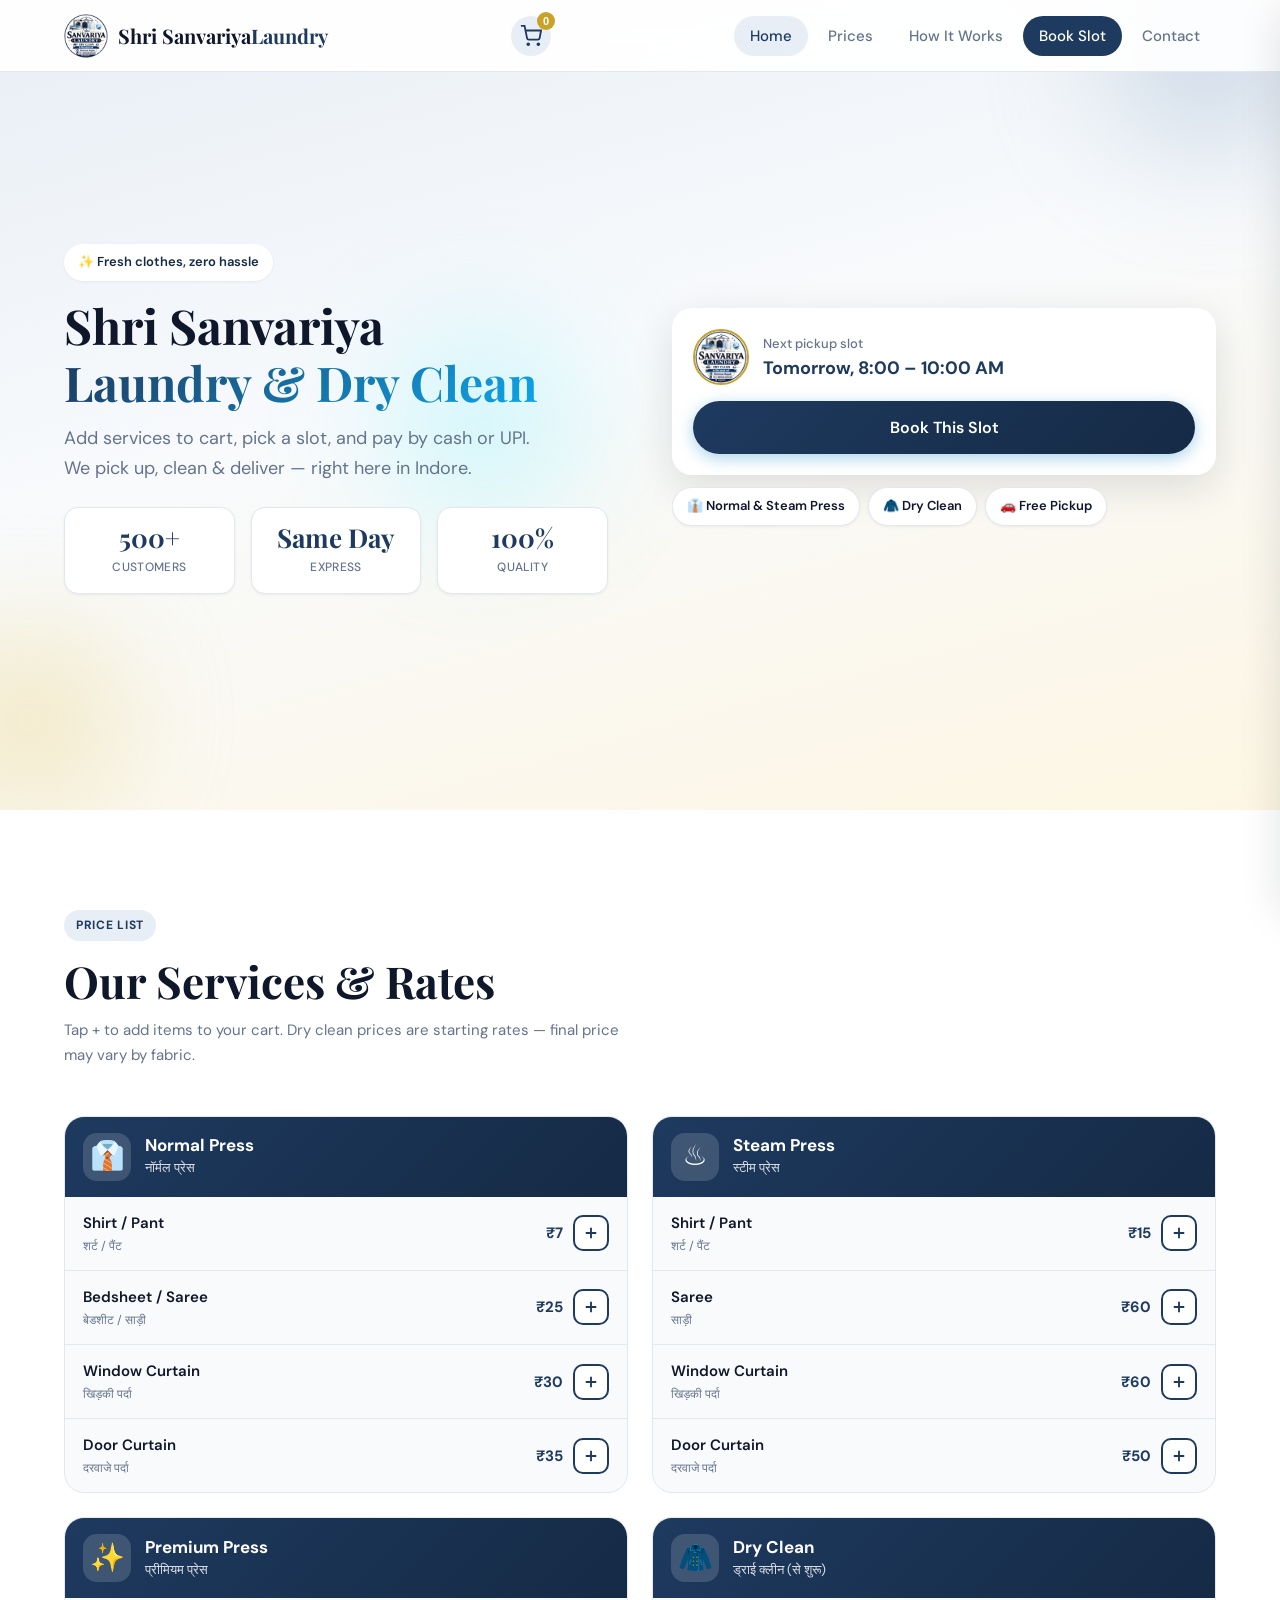
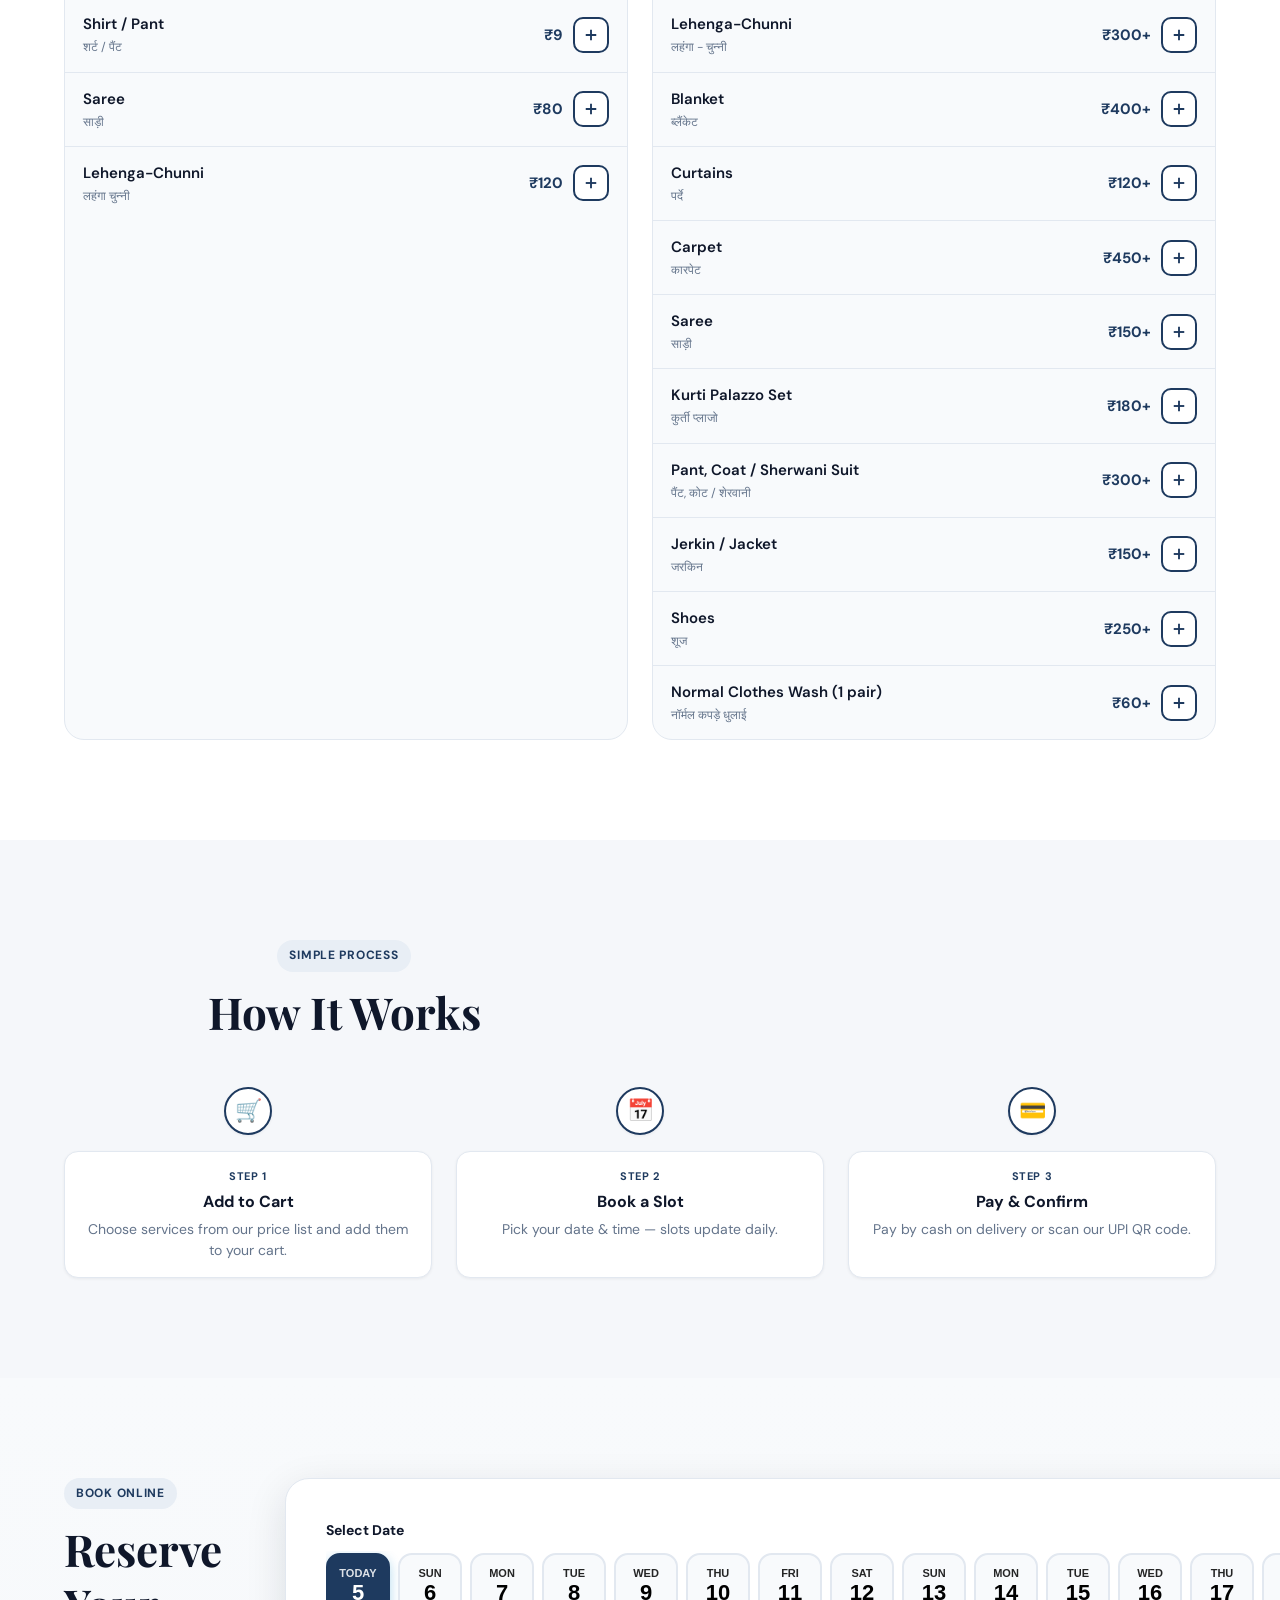
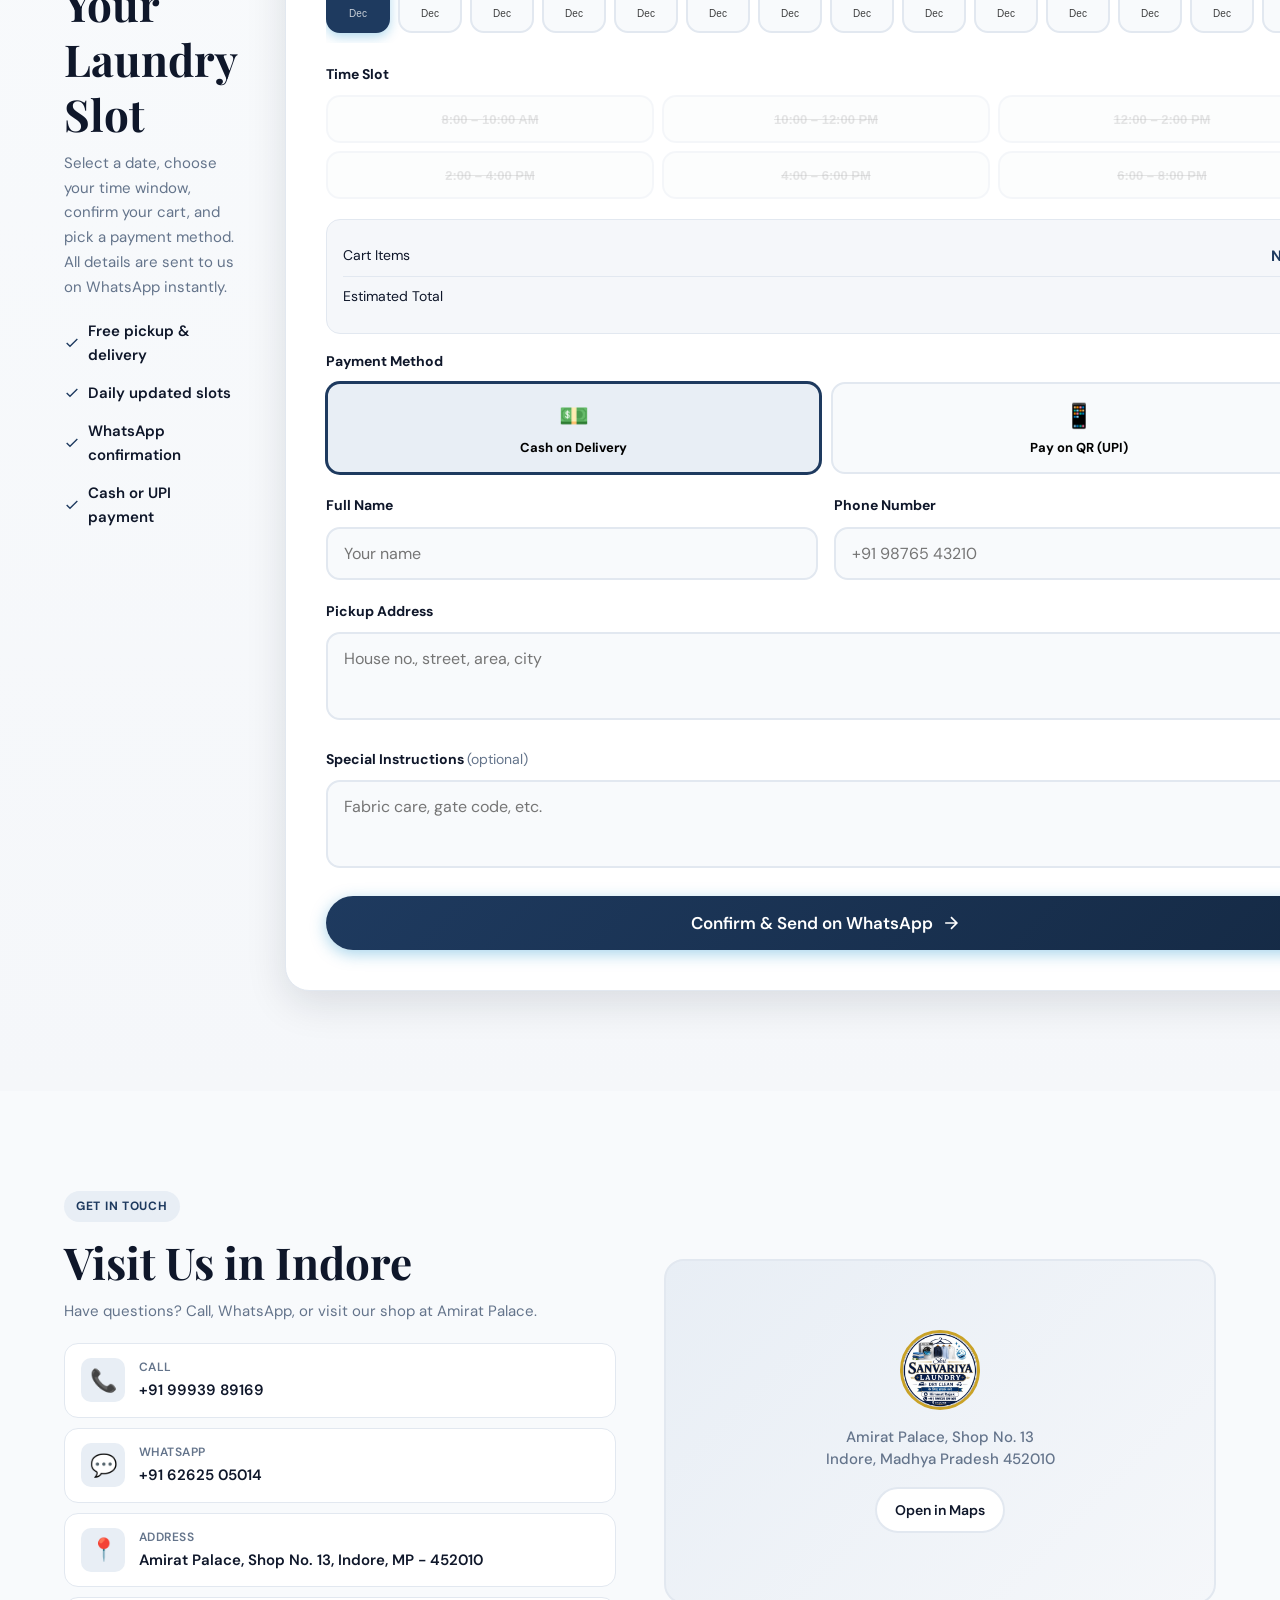
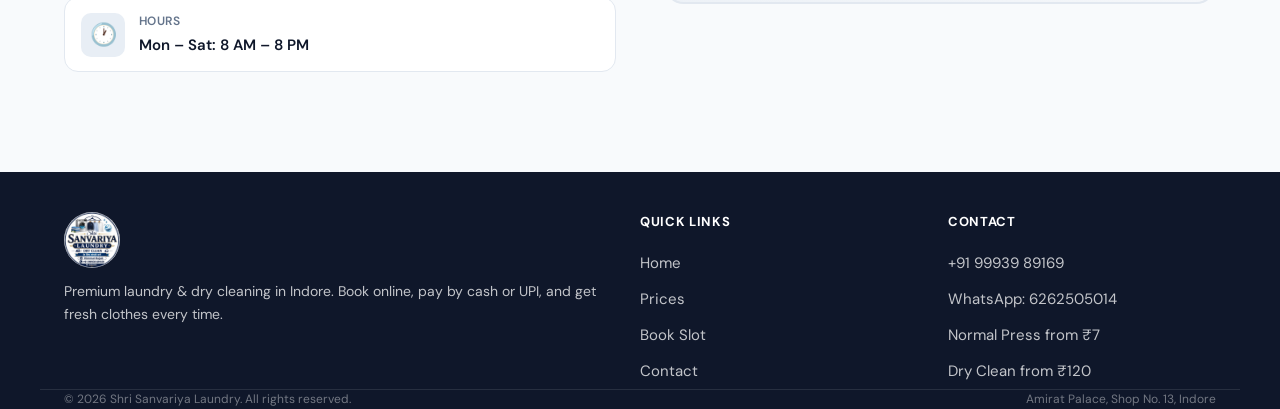
==== index.html @ 08f7b342 "Initial commit" ====
<!DOCTYPE html>
<html lang="en">
<head>
  <meta charset="UTF-8" />
  <meta name="viewport" content="width=device-width, initial-scale=1.0, viewport-fit=cover" />
  <meta name="description" content="Shri Sanvariya Laundry — Premium laundry, dry cleaning & ironing in Indore. Book pickup slots, add to cart & pay via UPI or cash." />
  <meta name="theme-color" content="#1e3a5f" />
  <meta name="apple-mobile-web-app-capable" content="yes" />
  <meta name="apple-mobile-web-app-status-bar-style" content="default" />
  <title>Shri Sanvariya Laundry | Book Your Slot</title>
  <link rel="preconnect" href="https://fonts.googleapis.com" />
  <link rel="preconnect" href="https://fonts.gstatic.com" crossorigin />
  <link href="https://fonts.googleapis.com/css2?family=DM+Sans:ital,opsz,wght@0,9..40,400;0,9..40,500;0,9..40,600;0,9..40,700;1,9..40,400&family=Playfair+Display:wght@600;700&display=swap" rel="stylesheet" />
  <link rel="stylesheet" href="css/style.css" />
  <link rel="icon" type="image/png" href="assets/logo.png" />
</head>
<body>
  <header class="header" id="header">
    <nav class="nav container">
      <a href="#home" class="nav__logo">
        <img src="assets/logo.png" alt="Shri Sanvariya Laundry" class="nav__logo-img" />
        <span class="nav__logo-text">Shri Sanvariya<span>Laundry</span></span>
      </a>
      <button type="button" class="nav__cart-btn" id="cart-toggle" aria-label="Open cart">
        <svg width="22" height="22" viewBox="0 0 24 24" fill="none" stroke="currentColor" stroke-width="2"><circle cx="9" cy="21" r="1"/><circle cx="20" cy="21" r="1"/><path d="M1 1h4l2.68 13.39a2 2 0 002 1.61h9.72a2 2 0 002-1.61L23 6H6"/></svg>
        <span class="nav__cart-badge" id="cart-badge" hidden>0</span>
      </button>
      <a href="#book" class="nav__book-btn">Book Now</a>
      <ul class="nav__menu nav__menu--desktop" id="nav-menu">
        <li><a href="#home" class="nav__link active">Home</a></li>
        <li><a href="#services" class="nav__link">Prices</a></li>
        <li><a href="#how-it-works" class="nav__link">How It Works</a></li>
        <li><a href="#book" class="nav__link nav__link--cta">Book Slot</a></li>
        <li><a href="#contact" class="nav__link">Contact</a></li>
      </ul>
    </nav>
  </header>

  <main>
    <section class="hero" id="home">
      <div class="hero__bg">
        <div class="hero__orb hero__orb--1"></div>
        <div class="hero__orb hero__orb--2"></div>
        <div class="hero__orb hero__orb--3"></div>
      </div>
      <div class="container hero__content">
        <div class="hero__quick-book">
          <div class="hero__card hero__card--main">
            <div class="hero__card-top">
              <img src="assets/logo.png" alt="" class="hero__card-logo" />
              <div>
                <p class="hero__card-label">Next pickup slot</p>
                <p class="hero__slot-time" id="hero-next-slot">Today, 2:00 PM – 4:00 PM</p>
              </div>
            </div>
            <a href="#book" class="btn btn--primary btn--full">Book This Slot</a>
          </div>
          <div class="hero__pills">
            <span class="hero__pill">👔 Normal & Steam Press</span>
            <span class="hero__pill">🧥 Dry Clean</span>
            <span class="hero__pill">🚗 Free Pickup</span>
          </div>
        </div>

        <div class="hero__text">
          <span class="hero__badge">✨ Fresh clothes, zero hassle</span>
          <h1 class="hero__title">
            Shri Sanvariya<br />
            <em>Laundry & Dry Clean</em>
          </h1>
          <p class="hero__desc">
            Add services to cart, pick a slot, and pay by cash or UPI. We pick up, clean & deliver — right here in Indore.
          </p>
          <div class="hero__stats">
            <div class="hero__stat">
              <strong>500+</strong>
              <span>Customers</span>
            </div>
            <div class="hero__stat">
              <strong>Same Day</strong>
              <span>Express</span>
            </div>
            <div class="hero__stat">
              <strong>100%</strong>
              <span>Quality</span>
            </div>
          </div>
        </div>
      </div>
    </section>

    <section class="services section" id="services">
      <div class="container">
        <div class="section__header">
          <span class="section__tag">Price List</span>
          <h2 class="section__title">Our Services & Rates</h2>
          <p class="section__desc">Tap + to add items to your cart. Dry clean prices are starting rates — final price may vary by fabric.</p>
        </div>
        <div class="services__grid" id="services-grid"></div>
      </div>
    </section>

    <section class="how section" id="how-it-works">
      <div class="container">
        <div class="section__header section__header--center">
          <span class="section__tag">Simple Process</span>
          <h2 class="section__title">How It Works</h2>
        </div>
        <div class="how__timeline">
          <div class="how__step">
            <div class="how__step-marker"><span class="how__step-icon">🛒</span></div>
            <div class="how__step-body">
              <span class="how__step-num">Step 1</span>
              <h3>Add to Cart</h3>
              <p>Choose services from our price list and add them to your cart.</p>
            </div>
          </div>
          <div class="how__step">
            <div class="how__step-marker"><span class="how__step-icon">📅</span></div>
            <div class="how__step-body">
              <span class="how__step-num">Step 2</span>
              <h3>Book a Slot</h3>
              <p>Pick your date & time — slots update daily.</p>
            </div>
          </div>
          <div class="how__step">
            <div class="how__step-marker"><span class="how__step-icon">💳</span></div>
            <div class="how__step-body">
              <span class="how__step-num">Step 3</span>
              <h3>Pay & Confirm</h3>
              <p>Pay by cash on delivery or scan our UPI QR code.</p>
            </div>
          </div>
        </div>
      </div>
    </section>

    <section class="book section" id="book">
      <div class="container">
        <div class="book__wrapper">
          <div class="book__info">
            <span class="section__tag">Book Online</span>
            <h2 class="section__title">Reserve Your Laundry Slot</h2>
            <p class="book__info-desc">
              Select a date, choose your time window, confirm your cart, and pick a payment method. All details are sent to us on WhatsApp instantly.
            </p>
            <ul class="book__features">
              <li>
                <svg width="20" height="20" viewBox="0 0 24 24" fill="none" stroke="currentColor" stroke-width="2"><path d="M20 6L9 17l-5-5"/></svg>
                Free pickup & delivery
              </li>
              <li>
                <svg width="20" height="20" viewBox="0 0 24 24" fill="none" stroke="currentColor" stroke-width="2"><path d="M20 6L9 17l-5-5"/></svg>
                Daily updated slots
              </li>
              <li>
                <svg width="20" height="20" viewBox="0 0 24 24" fill="none" stroke="currentColor" stroke-width="2"><path d="M20 6L9 17l-5-5"/></svg>
                WhatsApp confirmation
              </li>
              <li>
                <svg width="20" height="20" viewBox="0 0 24 24" fill="none" stroke="currentColor" stroke-width="2"><path d="M20 6L9 17l-5-5"/></svg>
                Cash or UPI payment
              </li>
            </ul>
          </div>

          <form class="book__form" id="booking-form" novalidate>
            <div class="form__group">
              <label class="form__label">Select Date</label>
              <div class="date-picker" id="date-picker"></div>
            </div>

            <div class="form__group">
              <label class="form__label">Time Slot</label>
              <div class="slot-picker" id="slot-picker"></div>
            </div>

            <div class="book__summary" id="booking-summary">
              <div class="book__summary-row">
                <span>Cart Items</span>
                <strong id="summary-services">None</strong>
              </div>
              <div class="book__summary-row">
                <span>Estimated Total</span>
                <strong id="summary-total">₹0</strong>
              </div>
            </div>

            <div class="form__group">
              <label class="form__label">Payment Method</label>
              <div class="payment-picker" id="payment-picker">
                <button type="button" class="payment-option selected" data-payment="cod">
                  <span class="payment-option__icon">💵</span>
                  <span class="payment-option__label">Cash on Delivery</span>
                </button>
                <button type="button" class="payment-option" data-payment="qr">
                  <span class="payment-option__icon">📱</span>
                  <span class="payment-option__label">Pay on QR (UPI)</span>
                </button>
              </div>
              <div class="qr-payment-section" id="qr-payment-section" hidden>
                <p class="qr-payment-section__hint">Scan this QR to pay after confirming your booking:</p>
                <img src="assets/payment-qr.png" alt="UPI Payment QR - Mrs. Ranu Rajak" class="qr-payment-section__img" />
                <p class="qr-payment-section__upi">UPI: BHARATPE2W0V0X7C0C76490@unitype</p>
              </div>
            </div>

            <div class="form__row">
              <div class="form__group">
                <label class="form__label" for="name">Full Name</label>
                <input type="text" id="name" name="name" class="form__input" placeholder="Your name" required />
              </div>
              <div class="form__group">
                <label class="form__label" for="phone">Phone Number</label>
                <input type="tel" id="phone" name="phone" class="form__input" placeholder="+91 98765 43210" required />
              </div>
            </div>

            <div class="form__group">
              <label class="form__label" for="address">Pickup Address</label>
              <textarea id="address" name="address" class="form__input form__textarea" rows="2" placeholder="House no., street, area, city" required></textarea>
            </div>

            <div class="form__group">
              <label class="form__label" for="notes">Special Instructions <span class="form__optional">(optional)</span></label>
              <textarea id="notes" name="notes" class="form__input form__textarea" rows="2" placeholder="Fabric care, gate code, etc."></textarea>
            </div>

            <button type="submit" class="btn btn--primary btn--full btn--lg">
              Confirm & Send on WhatsApp
              <svg width="20" height="20" viewBox="0 0 24 24" fill="none" stroke="currentColor" stroke-width="2"><path d="M5 12h14M12 5l7 7-7 7"/></svg>
            </button>
          </form>
        </div>
      </div>
    </section>

    <section class="contact section" id="contact">
      <div class="container">
        <div class="contact__grid">
          <div class="contact__info">
            <span class="section__tag">Get in Touch</span>
            <h2 class="section__title">Visit Us in Indore</h2>
            <p>Have questions? Call, WhatsApp, or visit our shop at Amirat Palace.</p>
            <div class="contact__items">
              <a href="tel:+919993989169" class="contact__item">
                <div class="contact__icon">📞</div>
                <div>
                  <strong>Call</strong>
                  <span>+91 99939 89169</span>
                </div>
              </a>
              <a href="https://wa.me/916262505014" class="contact__item" target="_blank" rel="noopener">
                <div class="contact__icon">💬</div>
                <div>
                  <strong>WhatsApp</strong>
                  <span>+91 62625 05014</span>
                </div>
              </a>
              <div class="contact__item">
                <div class="contact__icon">📍</div>
                <div>
                  <strong>Address</strong>
                  <span>Amirat Palace, Shop No. 13, Indore, MP - 452010</span>
                </div>
              </div>
              <div class="contact__item">
                <div class="contact__icon">🕐</div>
                <div>
                  <strong>Hours</strong>
                  <span>Mon – Sat: 8 AM – 8 PM</span>
                </div>
              </div>
            </div>
          </div>
          <div class="contact__map">
            <a href="https://maps.google.com/?q=Amirat+Palace+Shop+13+Indore" target="_blank" rel="noopener" class="contact__map-link">
              <img src="assets/logo.png" alt="Shri Sanvariya Laundry" class="contact__map-logo" />
              <p>Amirat Palace, Shop No. 13<br />Indore, Madhya Pradesh 452010</p>
              <span class="btn btn--ghost btn--sm">Open in Maps</span>
            </a>
          </div>
        </div>
      </div>
    </section>
  </main>

  <footer class="footer">
    <div class="container footer__inner">
      <div class="footer__brand">
        <img src="assets/logo.png" alt="Shri Sanvariya Laundry" class="footer__logo" />
        <p>Premium laundry & dry cleaning in Indore. Book online, pay by cash or UPI, and get fresh clothes every time.</p>
      </div>
      <div class="footer__links">
        <h4>Quick Links</h4>
        <a href="#home">Home</a>
        <a href="#services">Prices</a>
        <a href="#book">Book Slot</a>
        <a href="#contact">Contact</a>
      </div>
      <div class="footer__links">
        <h4>Contact</h4>
        <a href="tel:+919993989169">+91 99939 89169</a>
        <a href="https://wa.me/916262505014" target="_blank" rel="noopener">WhatsApp: 6262505014</a>
        <a href="#services">Normal Press from ₹7</a>
        <a href="#services">Dry Clean from ₹120</a>
      </div>
    </div>
    <div class="footer__bottom container">
      <p>&copy; 2026 Shri Sanvariya Laundry. All rights reserved.</p>
      <p>Amirat Palace, Shop No. 13, Indore</p>
    </div>
  </footer>

  <!-- Cart Drawer -->
  <div class="cart-drawer" id="cart-drawer">
    <div class="cart-drawer__backdrop" id="cart-backdrop"></div>
    <div class="cart-drawer__panel">
      <div class="cart-drawer__header">
        <h2>Your Cart</h2>
        <button type="button" class="cart-drawer__close" id="cart-close" aria-label="Close cart">×</button>
      </div>
      <div class="cart-drawer__body" id="cart-items">
        <p class="cart-empty">Your cart is empty.</p>
      </div>
      <div class="cart-drawer__footer">
        <div class="cart-drawer__total">
          <span>Total</span>
          <strong id="cart-total">₹0</strong>
        </div>
        <button type="button" class="btn btn--primary btn--full" id="cart-checkout">Proceed to Book</button>
      </div>
    </div>
  </div>

  <!-- Success Modal -->
  <div class="modal" id="success-modal" aria-hidden="true">
    <div class="modal__backdrop"></div>
    <div class="modal__content">
      <div class="modal__icon">✅</div>
      <h2>Booking Sent!</h2>
      <p id="modal-message">Your booking details have been sent on WhatsApp.</p>
      <div class="modal__details" id="modal-details"></div>
      <button class="btn btn--primary btn--full" id="modal-close">Done</button>
    </div>
  </div>

  <!-- QR Payment Modal -->
  <div class="modal" id="qr-modal" aria-hidden="true">
    <div class="modal__backdrop"></div>
    <div class="modal__content">
      <div class="modal__icon">📱</div>
      <h2>Pay via UPI</h2>
      <p>Scan the QR code below to complete your payment:</p>
      <img src="assets/payment-qr.png" alt="UPI Payment QR" class="qr-modal__img" />
      <p class="qr-modal__upi">UPI ID: BHARATPE2W0V0X7C0C76490@unitype</p>
      <p class="qr-modal__name">MRS. RANU RAJAK</p>
      <button class="btn btn--primary btn--full" id="qr-modal-close">Done</button>
    </div>
  </div>

  <nav class="bottom-nav" id="bottom-nav" aria-label="Mobile navigation">
    <a href="#home" class="bottom-nav__item active" data-section="home">
      <svg width="22" height="22" viewBox="0 0 24 24" fill="none" stroke="currentColor" stroke-width="2"><path d="M3 9l9-7 9 7v11a2 2 0 01-2 2H5a2 2 0 01-2-2z"/><polyline points="9 22 9 12 15 12 15 22"/></svg>
      <span>Home</span>
    </a>
    <a href="#services" class="bottom-nav__item" data-section="services">
      <svg width="22" height="22" viewBox="0 0 24 24" fill="none" stroke="currentColor" stroke-width="2"><path d="M6 2L3 6v14a2 2 0 002 2h14a2 2 0 002-2V6l-3-4z"/><line x1="3" y1="6" x2="21" y2="6"/><path d="M16 10a4 4 0 01-8 0"/></svg>
      <span>Prices</span>
    </a>
    <a href="#book" class="bottom-nav__item bottom-nav__item--book" data-section="book">
      <div class="bottom-nav__book-circle">
        <svg width="24" height="24" viewBox="0 0 24 24" fill="none" stroke="currentColor" stroke-width="2.5"><rect x="3" y="4" width="18" height="18" rx="2"/><line x1="16" y1="2" x2="16" y2="6"/><line x1="8" y1="2" x2="8" y2="6"/><line x1="3" y1="10" x2="21" y2="10"/></svg>
      </div>
      <span>Book</span>
    </a>
    <a href="#how-it-works" class="bottom-nav__item" data-section="how-it-works">
      <svg width="22" height="22" viewBox="0 0 24 24" fill="none" stroke="currentColor" stroke-width="2"><circle cx="12" cy="12" r="10"/><polyline points="12 6 12 12 16 14"/></svg>
      <span>Process</span>
    </a>
    <a href="#contact" class="bottom-nav__item" data-section="contact">
      <svg width="22" height="22" viewBox="0 0 24 24" fill="none" stroke="currentColor" stroke-width="2"><path d="M22 16.92v3a2 2 0 01-2.18 2 19.79 19.79 0 01-8.63-3.07 19.5 19.5 0 01-6-6 19.79 19.79 0 01-3.07-8.67A2 2 0 014.11 2h3a2 2 0 012 1.72c.127.96.361 1.903.7 2.81a2 2 0 01-.45 2.11L8.09 9.91a16 16 0 006 6l1.27-1.27a2 2 0 012.11-.45c.907.339 1.85.573 2.81.7A2 2 0 0122 16.92z"/></svg>
      <span>Contact</span>
    </a>
  </nav>

  <a href="#book" class="fab" id="fab" aria-label="Book a slot">
    <svg width="22" height="22" viewBox="0 0 24 24" fill="none" stroke="currentColor" stroke-width="2.5"><rect x="3" y="4" width="18" height="18" rx="2"/><line x1="16" y1="2" x2="16" y2="6"/><line x1="8" y1="2" x2="8" y2="6"/><line x1="3" y1="10" x2="21" y2="10"/><line x1="12" y1="14" x2="12" y2="18"/><line x1="10" y1="16" x2="14" y2="16"/></svg>
    Book Slot
  </a>

  <script src="js/main.js"></script>
</body>
</html>
---- css/style.css ----
/* ============================================
   Shri Sanvariya Laundry — Mobile-First Design
   ============================================ */

:root {
  --color-primary: #1e3a5f;
  --color-primary-dark: #152a45;
  --color-primary-light: #e8eef5;
  --color-accent: #c9a227;
  --color-accent-light: #fdf6e3;

  --color-bg: #f8fafc;
  --color-bg-alt: #f5f7fa;
  --color-surface: #ffffff;
  --color-text: #0f172a;
  --color-text-muted: #64748b;
  --color-border: #e2e8f0;

  --font-display: 'Playfair Display', Georgia, serif;
  --font-body: 'DM Sans', system-ui, sans-serif;

  --shadow-sm: 0 1px 3px rgba(15, 23, 42, 0.06);
  --shadow-md: 0 4px 20px rgba(15, 23, 42, 0.08);
  --shadow-lg: 0 12px 40px rgba(15, 23, 42, 0.12);

  --radius-sm: 10px;
  --radius-md: 14px;
  --radius-lg: 20px;
  --radius-xl: 24px;
  --radius-full: 9999px;

  --header-height: 60px;
  --bottom-nav-height: 68px;
  --safe-bottom: env(safe-area-inset-bottom, 0px);
  --transition: 0.25s cubic-bezier(0.4, 0, 0.2, 1);

  --touch-min: 48px;
}

*, *::before, *::after {
  box-sizing: border-box;
  margin: 0;
  padding: 0;
  -webkit-tap-highlight-color: transparent;
}

html {
  scroll-behavior: smooth;
  scroll-padding-top: calc(var(--header-height) + 12px);
}

body {
  font-family: var(--font-body);
  font-size: 16px;
  line-height: 1.6;
  color: var(--color-text);
  background: var(--color-bg);
  overflow-x: hidden;
  -webkit-font-smoothing: antialiased;
  padding-bottom: calc(var(--bottom-nav-height) + var(--safe-bottom));
}

img { max-width: 100%; display: block; }
a { text-decoration: none; color: inherit; }
ul { list-style: none; }

.container {
  width: 100%;
  max-width: 1200px;
  margin: 0 auto;
  padding: 0 16px;
}

.section {
  padding: 48px 0;
}

.section__header {
  margin-bottom: 28px;
}

.section__header--center {
  text-align: center;
}

.section__tag {
  display: inline-block;
  font-size: 0.75rem;
  font-weight: 700;
  letter-spacing: 0.06em;
  text-transform: uppercase;
  color: var(--color-primary);
  background: var(--color-primary-light);
  padding: 6px 12px;
  border-radius: var(--radius-full);
  margin-bottom: 12px;
}

.section__title {
  font-family: var(--font-display);
  font-size: 1.75rem;
  font-weight: 700;
  line-height: 1.25;
  margin-bottom: 10px;
}

.section__desc {
  font-size: 0.9375rem;
  color: var(--color-text-muted);
  line-height: 1.65;
}

/* Buttons — touch-friendly */
.btn {
  display: inline-flex;
  align-items: center;
  justify-content: center;
  gap: 8px;
  font-family: var(--font-body);
  font-size: 1rem;
  font-weight: 600;
  min-height: var(--touch-min);
  padding: 14px 24px;
  border-radius: var(--radius-full);
  border: none;
  cursor: pointer;
  transition: var(--transition);
  white-space: nowrap;
  touch-action: manipulation;
}

.btn:active {
  transform: scale(0.98);
}

.btn--primary {
  background: linear-gradient(135deg, var(--color-primary) 0%, var(--color-primary-dark) 100%);
  color: white;
  box-shadow: 0 4px 16px rgba(2, 132, 199, 0.35);
}

.btn--ghost {
  background: white;
  color: var(--color-text);
  border: 2px solid var(--color-border);
}

.btn--lg {
  padding: 16px 28px;
  font-size: 1.0625rem;
}

.btn--full {
  width: 100%;
}

/* Header — compact mobile */
.header {
  position: fixed;
  top: 0;
  left: 0;
  right: 0;
  z-index: 1000;
  height: var(--header-height);
  background: rgba(255, 255, 255, 0.92);
  backdrop-filter: blur(20px);
  -webkit-backdrop-filter: blur(20px);
  border-bottom: 1px solid var(--color-border);
}

.nav {
  display: flex;
  align-items: center;
  justify-content: space-between;
  height: 100%;
  gap: 12px;
}

.nav__logo {
  display: flex;
  align-items: center;
  gap: 10px;
  min-width: 0;
}

.nav__logo-img {
  width: 38px;
  height: 38px;
  flex-shrink: 0;
  border-radius: 50%;
  object-fit: cover;
}

.nav__logo-text {
  font-family: var(--font-display);
  font-size: 1.0625rem;
  font-weight: 700;
  white-space: nowrap;
}

.nav__logo-text span {
  color: var(--color-primary);
}

.nav__cart-btn {
  position: relative;
  display: inline-flex;
  align-items: center;
  justify-content: center;
  width: 40px;
  height: 40px;
  border: none;
  background: var(--color-primary-light);
  color: var(--color-primary);
  border-radius: var(--radius-full);
  cursor: pointer;
  flex-shrink: 0;
  touch-action: manipulation;
}

.nav__cart-badge {
  position: absolute;
  top: -4px;
  right: -4px;
  min-width: 18px;
  height: 18px;
  padding: 0 5px;
  font-size: 0.6875rem;
  font-weight: 700;
  color: white;
  background: var(--color-accent);
  border-radius: var(--radius-full);
  display: flex;
  align-items: center;
  justify-content: center;
}

.nav__book-btn {
  display: inline-flex;
  align-items: center;
  justify-content: center;
  min-height: 40px;
  padding: 0 16px;
  font-size: 0.875rem;
  font-weight: 700;
  color: white;
  background: var(--color-primary);
  border-radius: var(--radius-full);
  flex-shrink: 0;
  box-shadow: 0 2px 10px rgba(30, 58, 95, 0.3);
}

.nav__book-btn:active {
  transform: scale(0.97);
}

.nav__menu--desktop {
  display: none;
}

/* Hero — mobile first, book card on top */
.hero {
  position: relative;
  padding-top: calc(var(--header-height) + 16px);
  padding-bottom: 32px;
  overflow: hidden;
}

.hero__bg {
  position: absolute;
  inset: 0;
  background: linear-gradient(165deg, #e8eef5 0%, #f8fafc 45%, #fdf6e3 100%);
  z-index: 0;
}

.hero__orb {
  position: absolute;
  border-radius: 50%;
  filter: blur(60px);
  opacity: 0.45;
}

.hero__orb--1 {
  width: 220px;
  height: 220px;
  background: #a8bdd4;
  top: -60px;
  right: -40px;
}

.hero__orb--2 {
  width: 180px;
  height: 180px;
  background: #e8d48a;
  bottom: 0;
  left: -60px;
}

.hero__card-logo {
  width: 56px;
  height: 56px;
  border-radius: 50%;
  object-fit: cover;
  flex-shrink: 0;
  border: 2px solid var(--color-accent);
}

.hero__orb--3 { display: none; }

.hero__content {
  position: relative;
  z-index: 1;
  display: flex;
  flex-direction: column;
  gap: 28px;
  padding: 8px 16px 0;
}

.hero__quick-book {
  display: flex;
  flex-direction: column;
  gap: 12px;
}

.hero__card {
  background: white;
  border-radius: var(--radius-lg);
  box-shadow: var(--shadow-lg);
  border: 1px solid rgba(255, 255, 255, 0.8);
}

.hero__card--main {
  padding: 20px;
}

.hero__card-top {
  display: flex;
  align-items: center;
  gap: 14px;
  margin-bottom: 16px;
}

.hero__card-icon {
  font-size: 2.25rem;
  width: 56px;
  height: 56px;
  display: flex;
  align-items: center;
  justify-content: center;
  background: var(--color-primary-light);
  border-radius: var(--radius-md);
  flex-shrink: 0;
}

.hero__card-label {
  font-size: 0.8125rem;
  color: var(--color-text-muted);
  font-weight: 500;
  margin-bottom: 2px;
}

.hero__slot-time {
  font-size: 1.125rem;
  font-weight: 700;
  color: var(--color-primary);
  line-height: 1.3;
}

.hero__pills {
  display: flex;
  gap: 8px;
  overflow-x: auto;
  padding-bottom: 4px;
  scrollbar-width: none;
}

.hero__pills::-webkit-scrollbar { display: none; }

.hero__pill {
  flex-shrink: 0;
  font-size: 0.8125rem;
  font-weight: 600;
  padding: 8px 14px;
  background: white;
  border-radius: var(--radius-full);
  box-shadow: var(--shadow-sm);
  border: 1px solid var(--color-border);
  white-space: nowrap;
}

.hero__badge {
  display: inline-block;
  font-size: 0.8125rem;
  font-weight: 600;
  color: var(--color-primary-dark);
  background: white;
  padding: 8px 14px;
  border-radius: var(--radius-full);
  box-shadow: var(--shadow-sm);
  margin-bottom: 16px;
}

.hero__title {
  font-family: var(--font-display);
  font-size: 2rem;
  font-weight: 700;
  line-height: 1.2;
  margin-bottom: 12px;
}

.hero__title em {
  font-style: normal;
  background: linear-gradient(135deg, var(--color-primary) 0%, #0ea5e9 100%);
  -webkit-background-clip: text;
  -webkit-text-fill-color: transparent;
  background-clip: text;
}

.hero__desc {
  font-size: 1rem;
  color: var(--color-text-muted);
  margin-bottom: 24px;
  line-height: 1.65;
}

.hero__stats {
  display: grid;
  grid-template-columns: repeat(3, 1fr);
  gap: 12px;
}

.hero__stat {
  text-align: center;
  background: white;
  padding: 14px 8px;
  border-radius: var(--radius-md);
  box-shadow: var(--shadow-sm);
  border: 1px solid var(--color-border);
}

.hero__stat strong {
  display: block;
  font-family: var(--font-display);
  font-size: 1.375rem;
  color: var(--color-primary);
  line-height: 1.2;
}

.hero__stat span {
  font-size: 0.6875rem;
  color: var(--color-text-muted);
  font-weight: 500;
  text-transform: uppercase;
  letter-spacing: 0.03em;
}

/* Services — price list categories */
.services {
  background: var(--color-surface);
}

.services__grid {
  display: flex;
  flex-direction: column;
  gap: 20px;
}

.service-category {
  background: var(--color-bg);
  border: 1px solid var(--color-border);
  border-radius: var(--radius-lg);
  overflow: hidden;
}

.service-category__header {
  display: flex;
  align-items: center;
  gap: 14px;
  padding: 16px 18px;
  background: linear-gradient(135deg, var(--color-primary) 0%, var(--color-primary-dark) 100%);
  color: white;
}

.service-category__icon {
  font-size: 1.75rem;
  width: 48px;
  height: 48px;
  display: flex;
  align-items: center;
  justify-content: center;
  background: rgba(255, 255, 255, 0.15);
  border-radius: var(--radius-md);
  flex-shrink: 0;
}

.service-category__title {
  font-size: 1.0625rem;
  font-weight: 700;
  line-height: 1.3;
}

.service-category__title-hi {
  font-size: 0.8125rem;
  opacity: 0.85;
  margin-top: 2px;
}

.service-category__list {
  list-style: none;
  padding: 0;
  margin: 0;
}

.service-category__item {
  display: flex;
  align-items: center;
  justify-content: space-between;
  gap: 12px;
  padding: 14px 18px;
  border-bottom: 1px solid var(--color-border);
}

.service-category__item:last-child {
  border-bottom: none;
}

.service-category__item-name {
  display: block;
  font-weight: 600;
  font-size: 0.9375rem;
}

.service-category__item-hi {
  display: block;
  font-size: 0.75rem;
  color: var(--color-text-muted);
  margin-top: 2px;
}

.service-category__item-actions {
  display: flex;
  align-items: center;
  gap: 10px;
  flex-shrink: 0;
}

.service-category__item-price {
  font-weight: 700;
  color: var(--color-primary);
  font-size: 0.9375rem;
  white-space: nowrap;
}

.btn-add-cart {
  width: 36px;
  height: 36px;
  display: flex;
  align-items: center;
  justify-content: center;
  border: 2px solid var(--color-primary);
  background: white;
  color: var(--color-primary);
  border-radius: var(--radius-sm);
  cursor: pointer;
  transition: var(--transition);
  touch-action: manipulation;
}

.btn-add-cart:active,
.btn-add-cart.added {
  background: var(--color-primary);
  color: white;
  transform: scale(0.95);
}

/* How It Works — vertical timeline on mobile */
.how {
  background: var(--color-bg-alt);
}

.how__timeline {
  display: flex;
  flex-direction: column;
  gap: 0;
  position: relative;
  padding-left: 8px;
}

.how__step {
  display: flex;
  gap: 16px;
  position: relative;
  padding-bottom: 28px;
}

.how__step:not(:last-child)::before {
  content: '';
  position: absolute;
  left: 23px;
  top: 48px;
  bottom: 0;
  width: 2px;
  background: linear-gradient(180deg, var(--color-primary) 0%, var(--color-primary-light) 100%);
}

.how__step-marker {
  flex-shrink: 0;
  width: 48px;
  height: 48px;
  display: flex;
  align-items: center;
  justify-content: center;
  background: white;
  border: 2px solid var(--color-primary);
  border-radius: 50%;
  box-shadow: var(--shadow-sm);
  z-index: 1;
}

.how__step-icon {
  font-size: 1.375rem;
}

.how__step-body {
  flex: 1;
  background: white;
  padding: 16px 18px;
  border-radius: var(--radius-md);
  box-shadow: var(--shadow-sm);
  border: 1px solid var(--color-border);
}

.how__step-num {
  font-size: 0.6875rem;
  font-weight: 700;
  text-transform: uppercase;
  letter-spacing: 0.06em;
  color: var(--color-primary);
  margin-bottom: 4px;
  display: block;
}

.how__step-body h3 {
  font-size: 1rem;
  font-weight: 700;
  margin-bottom: 4px;
}

.how__step-body p {
  font-size: 0.875rem;
  color: var(--color-text-muted);
  line-height: 1.5;
}

/* Booking — primary mobile action */
.book {
  background: linear-gradient(180deg, var(--color-bg) 0%, var(--color-bg-alt) 100%);
}

.book__wrapper {
  display: flex;
  flex-direction: column;
  gap: 28px;
}

.book__info-desc {
  color: var(--color-text-muted);
  margin-bottom: 20px;
  line-height: 1.65;
  font-size: 0.9375rem;
}

.book__features {
  display: grid;
  grid-template-columns: 1fr 1fr;
  gap: 10px;
}

.book__features li {
  display: flex;
  align-items: center;
  gap: 8px;
  font-size: 0.8125rem;
  font-weight: 600;
  background: white;
  padding: 12px;
  border-radius: var(--radius-sm);
  border: 1px solid var(--color-border);
}

.book__features svg {
  color: var(--color-primary);
  flex-shrink: 0;
  width: 16px;
  height: 16px;
}

.book__form {
  background: white;
  border-radius: var(--radius-xl);
  padding: 20px 16px;
  box-shadow: var(--shadow-lg);
  border: 1px solid var(--color-border);
}

.form__group {
  margin-bottom: 20px;
}

.form__row {
  display: flex;
  flex-direction: column;
  gap: 0;
}

.form__label {
  display: block;
  font-size: 0.875rem;
  font-weight: 700;
  margin-bottom: 10px;
  color: var(--color-text);
}

.form__optional {
  font-weight: 400;
  color: var(--color-text-muted);
}

.form__input {
  width: 100%;
  min-height: var(--touch-min);
  padding: 14px 16px;
  font-family: var(--font-body);
  font-size: 16px;
  border: 2px solid var(--color-border);
  border-radius: var(--radius-md);
  background: var(--color-bg);
  color: var(--color-text);
  transition: var(--transition);
  -webkit-appearance: none;
  appearance: none;
}

.form__input:focus {
  outline: none;
  border-color: var(--color-primary);
  background: white;
  box-shadow: 0 0 0 4px var(--color-primary-light);
}

.form__textarea {
  resize: vertical;
  min-height: 88px;
}

/* Date picker — swipeable */
.date-picker {
  display: flex;
  gap: 8px;
  overflow-x: auto;
  padding: 2px 0 10px;
  scroll-snap-type: x mandatory;
  -webkit-overflow-scrolling: touch;
  scrollbar-width: none;
}

.date-picker::-webkit-scrollbar { display: none; }

.date-option {
  flex-shrink: 0;
  min-width: 64px;
  min-height: 76px;
  padding: 12px 10px;
  text-align: center;
  border: 2px solid var(--color-border);
  border-radius: var(--radius-md);
  background: var(--color-bg);
  cursor: pointer;
  transition: var(--transition);
  scroll-snap-align: start;
  touch-action: manipulation;
}

.date-option:active {
  transform: scale(0.96);
}

.date-option.selected {
  background: var(--color-primary);
  border-color: var(--color-primary);
  color: white;
  box-shadow: 0 4px 12px rgba(2, 132, 199, 0.3);
}

.date-option__day {
  font-size: 0.6875rem;
  font-weight: 600;
  opacity: 0.85;
  text-transform: uppercase;
}

.date-option__date {
  font-size: 1.375rem;
  font-weight: 700;
  line-height: 1.3;
}

.date-option__month {
  font-size: 0.625rem;
  opacity: 0.75;
}

/* Slot picker — 2 columns, large taps */
.slot-picker {
  display: grid;
  grid-template-columns: 1fr 1fr;
  gap: 8px;
}

.slot-option {
  min-height: var(--touch-min);
  padding: 12px 10px;
  text-align: center;
  border: 2px solid var(--color-border);
  border-radius: var(--radius-md);
  background: var(--color-bg);
  cursor: pointer;
  transition: var(--transition);
  font-size: 0.8125rem;
  font-weight: 600;
  touch-action: manipulation;
}

.slot-option:active:not(.disabled) {
  transform: scale(0.97);
}

.slot-option.selected {
  background: var(--color-primary-light);
  border-color: var(--color-primary);
  color: var(--color-primary-dark);
  box-shadow: 0 0 0 1px var(--color-primary);
}

.slot-option.disabled {
  opacity: 0.35;
  cursor: not-allowed;
  text-decoration: line-through;
}

/* Service picker */
.service-picker {
  display: flex;
  flex-direction: column;
  gap: 8px;
}

.service-option {
  display: flex;
  align-items: center;
  gap: 12px;
  min-height: var(--touch-min);
  padding: 12px 14px;
  border: 2px solid var(--color-border);
  border-radius: var(--radius-md);
  background: var(--color-bg);
  cursor: pointer;
  transition: var(--transition);
  touch-action: manipulation;
}

.service-option:active {
  transform: scale(0.99);
}

.service-option.selected {
  background: var(--color-primary-light);
  border-color: var(--color-primary);
}

.service-option__check {
  width: 24px;
  height: 24px;
  border: 2px solid var(--color-border);
  border-radius: 7px;
  display: flex;
  align-items: center;
  justify-content: center;
  flex-shrink: 0;
  transition: var(--transition);
}

.service-option__check svg {
  opacity: 0;
  transition: var(--transition);
}

.service-option.selected .service-option__check {
  background: var(--color-primary);
  border-color: var(--color-primary);
  color: white;
}

.service-option.selected .service-option__check svg {
  opacity: 1;
}

.service-option__name {
  font-weight: 700;
  font-size: 0.9375rem;
}

.service-option__price {
  font-size: 0.8125rem;
  color: var(--color-text-muted);
}

.book__summary {
  background: var(--color-bg-alt);
  border-radius: var(--radius-md);
  padding: 16px;
  margin-bottom: 16px;
  border: 1px solid var(--color-border);
}

.book__summary-row {
  display: flex;
  justify-content: space-between;
  align-items: flex-start;
  gap: 12px;
  padding: 8px 0;
  font-size: 0.875rem;
}

.book__summary-row:not(:last-child) {
  border-bottom: 1px solid var(--color-border);
}

/* Payment picker */
.payment-picker {
  display: grid;
  grid-template-columns: 1fr 1fr;
  gap: 10px;
}

.payment-option {
  display: flex;
  flex-direction: column;
  align-items: center;
  gap: 8px;
  min-height: var(--touch-min);
  padding: 16px 12px;
  border: 2px solid var(--color-border);
  border-radius: var(--radius-md);
  background: var(--color-bg);
  cursor: pointer;
  transition: var(--transition);
  touch-action: manipulation;
  font-family: var(--font-body);
}

.payment-option.selected {
  background: var(--color-primary-light);
  border-color: var(--color-primary);
  box-shadow: 0 0 0 1px var(--color-primary);
}

.payment-option__icon {
  font-size: 1.5rem;
}

.payment-option__label {
  font-size: 0.8125rem;
  font-weight: 700;
  text-align: center;
}

.qr-payment-section {
  margin-top: 16px;
  padding: 16px;
  background: var(--color-bg);
  border-radius: var(--radius-md);
  border: 1px dashed var(--color-border);
  text-align: center;
}

.qr-payment-section__hint {
  font-size: 0.875rem;
  color: var(--color-text-muted);
  margin-bottom: 12px;
}

.qr-payment-section__img {
  max-width: 200px;
  margin: 0 auto 12px;
  border-radius: var(--radius-sm);
}

.qr-payment-section__upi {
  font-size: 0.75rem;
  color: var(--color-text-muted);
  word-break: break-all;
}

.qr-modal__img {
  max-width: 220px;
  margin: 0 auto 12px;
  border-radius: var(--radius-sm);
}

.qr-modal__upi {
  font-size: 0.8125rem;
  color: var(--color-text-muted);
  word-break: break-all;
  margin-bottom: 4px;
}

.qr-modal__name {
  font-weight: 700;
  font-size: 0.875rem;
  margin-bottom: 16px;
}

/* Cart drawer */
.cart-drawer {
  position: fixed;
  inset: 0;
  z-index: 2500;
  pointer-events: none;
}

.cart-drawer.open {
  pointer-events: auto;
}

.cart-drawer__backdrop {
  position: absolute;
  inset: 0;
  background: rgba(15, 23, 42, 0.5);
  opacity: 0;
  transition: var(--transition);
}

.cart-drawer.open .cart-drawer__backdrop {
  opacity: 1;
}

.cart-drawer__panel {
  position: absolute;
  top: 0;
  right: 0;
  bottom: 0;
  width: min(100%, 400px);
  background: white;
  display: flex;
  flex-direction: column;
  transform: translateX(100%);
  transition: transform 0.35s cubic-bezier(0.4, 0, 0.2, 1);
  box-shadow: var(--shadow-lg);
}

.cart-drawer.open .cart-drawer__panel {
  transform: translateX(0);
}

.cart-drawer__header {
  display: flex;
  align-items: center;
  justify-content: space-between;
  padding: 20px;
  border-bottom: 1px solid var(--color-border);
}

.cart-drawer__header h2 {
  font-family: var(--font-display);
  font-size: 1.25rem;
}

.cart-drawer__close {
  width: 36px;
  height: 36px;
  border: none;
  background: var(--color-bg);
  border-radius: var(--radius-full);
  font-size: 1.5rem;
  line-height: 1;
  cursor: pointer;
  color: var(--color-text-muted);
}

.cart-drawer__body {
  flex: 1;
  overflow-y: auto;
  padding: 16px 20px;
}

.cart-empty {
  text-align: center;
  color: var(--color-text-muted);
  font-size: 0.9375rem;
  padding: 32px 16px;
}

.cart-item {
  display: grid;
  grid-template-columns: 1fr auto;
  gap: 8px;
  padding: 14px 0;
  border-bottom: 1px solid var(--color-border);
}

.cart-item__info strong {
  display: block;
  font-size: 0.9375rem;
}

.cart-item__info span {
  font-size: 0.75rem;
  color: var(--color-text-muted);
}

.cart-item__controls {
  display: flex;
  align-items: center;
  gap: 6px;
  grid-column: 1 / -1;
}

.qty-btn {
  width: 32px;
  height: 32px;
  border: 2px solid var(--color-border);
  background: white;
  border-radius: var(--radius-sm);
  font-size: 1.125rem;
  font-weight: 700;
  cursor: pointer;
  display: flex;
  align-items: center;
  justify-content: center;
  touch-action: manipulation;
}

.qty-value {
  min-width: 24px;
  text-align: center;
  font-weight: 700;
}

.cart-item__remove {
  margin-left: auto;
  width: 28px;
  height: 28px;
  border: none;
  background: transparent;
  color: var(--color-text-muted);
  font-size: 1.25rem;
  cursor: pointer;
}

.cart-item__subtotal {
  grid-column: 2;
  grid-row: 1;
  font-weight: 700;
  color: var(--color-primary);
  font-size: 0.9375rem;
  align-self: start;
}

.cart-drawer__footer {
  padding: 16px 20px calc(16px + var(--safe-bottom));
  border-top: 1px solid var(--color-border);
}

.cart-drawer__total {
  display: flex;
  justify-content: space-between;
  align-items: center;
  margin-bottom: 12px;
  font-size: 1rem;
}

.cart-drawer__total strong {
  font-size: 1.25rem;
  color: var(--color-primary);
}

.btn--sm {
  padding: 10px 18px;
  font-size: 0.875rem;
  min-height: 40px;
}

.book__summary-row strong {
  color: var(--color-primary);
  font-size: 0.9375rem;
  text-align: right;
  max-width: 55%;
}

.contact__map-link {
  display: flex;
  flex-direction: column;
  align-items: center;
  justify-content: center;
  gap: 16px;
  aspect-ratio: 16/10;
  background: linear-gradient(135deg, var(--color-primary-light) 0%, var(--color-bg-alt) 100%);
  border-radius: var(--radius-lg);
  border: 2px solid var(--color-border);
  padding: 24px;
  text-align: center;
  transition: var(--transition);
}

.contact__map-logo {
  width: 80px;
  height: 80px;
  border-radius: 50%;
  object-fit: cover;
  border: 3px solid var(--color-accent);
}

.contact__map-link p {
  color: var(--color-text-muted);
  font-weight: 500;
  font-size: 0.9375rem;
  line-height: 1.5;
}

/* Contact */
.contact__grid {
  display: flex;
  flex-direction: column;
  gap: 28px;
}

.contact__info p {
  color: var(--color-text-muted);
  margin-bottom: 20px;
  font-size: 0.9375rem;
}

.contact__items {
  display: flex;
  flex-direction: column;
  gap: 10px;
}

.contact__item {
  display: flex;
  align-items: center;
  gap: 14px;
  min-height: var(--touch-min);
  padding: 14px 16px;
  background: white;
  border-radius: var(--radius-md);
  border: 1px solid var(--color-border);
}

.contact__icon {
  font-size: 1.375rem;
  width: 44px;
  height: 44px;
  display: flex;
  align-items: center;
  justify-content: center;
  background: var(--color-primary-light);
  border-radius: var(--radius-sm);
  flex-shrink: 0;
}

.contact__item strong {
  display: block;
  font-size: 0.75rem;
  color: var(--color-text-muted);
  font-weight: 600;
  text-transform: uppercase;
  letter-spacing: 0.04em;
}

.contact__item span {
  font-size: 0.9375rem;
  font-weight: 600;
}

.contact__map-placeholder span { font-size: 2.5rem; }

.contact__map-placeholder p {
  text-align: center;
  color: var(--color-text-muted);
  font-weight: 500;
  font-size: 0.875rem;
}

/* Footer */
.footer {
  background: var(--color-text);
  color: rgba(255, 255, 255, 0.75);
  padding-top: 40px;
}

.footer__inner {
  display: flex;
  flex-direction: column;
  gap: 28px;
  padding-bottom: 32px;
  border-bottom: 1px solid rgba(255, 255, 255, 0.1);
}

.footer__logo {
  width: 56px;
  height: 56px;
  margin-bottom: 12px;
  border-radius: 50%;
  object-fit: cover;
}

.footer__brand p {
  font-size: 0.875rem;
  line-height: 1.65;
}

.footer__links h4 {
  color: white;
  font-size: 0.8125rem;
  font-weight: 700;
  text-transform: uppercase;
  letter-spacing: 0.05em;
  margin-bottom: 12px;
}

.footer__links a {
  display: block;
  font-size: 0.9375rem;
  padding: 6px 0;
  min-height: 36px;
}

.footer__bottom {
  display: flex;
  flex-direction: column;
  gap: 4px;
  padding: 20px 16px;
  font-size: 0.75rem;
  opacity: 0.55;
  text-align: center;
}

/* Modal — bottom sheet on mobile */
.modal {
  position: fixed;
  inset: 0;
  z-index: 3000;
  display: flex;
  align-items: flex-end;
  justify-content: center;
  padding: 0;
  opacity: 0;
  visibility: hidden;
  transition: var(--transition);
}

.modal.active {
  opacity: 1;
  visibility: visible;
}

.modal__backdrop {
  position: absolute;
  inset: 0;
  background: rgba(15, 23, 42, 0.55);
  backdrop-filter: blur(4px);
}

.modal__content {
  position: relative;
  background: white;
  border-radius: var(--radius-xl) var(--radius-xl) 0 0;
  padding: 32px 24px calc(24px + var(--safe-bottom));
  max-width: 480px;
  width: 100%;
  text-align: center;
  box-shadow: var(--shadow-lg);
  transform: translateY(100%);
  transition: transform 0.35s cubic-bezier(0.4, 0, 0.2, 1);
}

.modal.active .modal__content {
  transform: translateY(0);
}

.modal__content::before {
  content: '';
  display: block;
  width: 40px;
  height: 4px;
  background: var(--color-border);
  border-radius: 4px;
  margin: 0 auto 20px;
}

.modal__icon { font-size: 3rem; margin-bottom: 12px; }

.modal__content h2 {
  font-family: var(--font-display);
  font-size: 1.5rem;
  margin-bottom: 8px;
}

.modal__content > p {
  color: var(--color-text-muted);
  margin-bottom: 20px;
  font-size: 0.9375rem;
}

.modal__details {
  background: var(--color-bg);
  border-radius: var(--radius-md);
  padding: 16px;
  margin-bottom: 20px;
  text-align: left;
  font-size: 0.8125rem;
}

.modal__details div {
  display: flex;
  justify-content: space-between;
  gap: 12px;
  padding: 6px 0;
}

.modal__details strong {
  color: var(--color-text);
  text-align: right;
}

/* Bottom navigation */
.bottom-nav {
  position: fixed;
  bottom: 0;
  left: 0;
  right: 0;
  z-index: 2000;
  display: flex;
  align-items: flex-end;
  justify-content: space-around;
  height: calc(var(--bottom-nav-height) + var(--safe-bottom));
  padding-bottom: var(--safe-bottom);
  background: rgba(255, 255, 255, 0.95);
  backdrop-filter: blur(20px);
  -webkit-backdrop-filter: blur(20px);
  border-top: 1px solid var(--color-border);
  box-shadow: 0 -4px 24px rgba(15, 23, 42, 0.08);
}

.bottom-nav__item {
  display: flex;
  flex-direction: column;
  align-items: center;
  justify-content: center;
  gap: 3px;
  flex: 1;
  min-height: var(--bottom-nav-height);
  padding: 6px 4px;
  color: var(--color-text-muted);
  font-size: 0.625rem;
  font-weight: 600;
  transition: var(--transition);
  touch-action: manipulation;
}

.bottom-nav__item svg {
  transition: var(--transition);
}

.bottom-nav__item.active {
  color: var(--color-primary);
}

.bottom-nav__item:active {
  transform: scale(0.92);
}

.bottom-nav__item--book {
  position: relative;
  top: -14px;
}

.bottom-nav__book-circle {
  width: 52px;
  height: 52px;
  display: flex;
  align-items: center;
  justify-content: center;
  background: linear-gradient(135deg, var(--color-primary) 0%, var(--color-primary-dark) 100%);
  color: white;
  border-radius: 50%;
  box-shadow: 0 4px 16px rgba(2, 132, 199, 0.45);
  border: 3px solid white;
}

.bottom-nav__item--book.active .bottom-nav__book-circle {
  box-shadow: 0 4px 20px rgba(2, 132, 199, 0.6);
  transform: scale(1.05);
}

.bottom-nav__item--book span {
  color: var(--color-primary);
  font-weight: 700;
}

/* Floating action button */
.fab {
  position: fixed;
  bottom: calc(var(--bottom-nav-height) + var(--safe-bottom) + 16px);
  right: 16px;
  z-index: 1500;
  display: inline-flex;
  align-items: center;
  gap: 8px;
  min-height: 48px;
  padding: 0 20px;
  background: linear-gradient(135deg, var(--color-primary) 0%, var(--color-primary-dark) 100%);
  color: white;
  font-size: 0.875rem;
  font-weight: 700;
  border-radius: var(--radius-full);
  box-shadow: 0 6px 24px rgba(2, 132, 199, 0.45);
  transition: var(--transition);
  touch-action: manipulation;
}

.fab:active {
  transform: scale(0.96);
}

.fab.hidden {
  opacity: 0;
  pointer-events: none;
  transform: translateY(20px);
}

/* ============================================
   Tablet & Desktop — progressive enhancement
   ============================================ */
@media (min-width: 640px) {
  .container { padding: 0 24px; }

  .section { padding: 72px 0; }

  .section__title { font-size: 2.125rem; }

  .hero__title { font-size: 2.5rem; }

  .hero__stats { gap: 16px; }

  .hero__stat strong { font-size: 1.625rem; }

  .hero__stat span { font-size: 0.75rem; }

  .book__features {
    grid-template-columns: repeat(2, 1fr);
    gap: 12px;
  }

  .book__form { padding: 28px 24px; }

  .slot-picker {
    grid-template-columns: repeat(3, 1fr);
  }

  .services__grid {
    display: grid;
    grid-template-columns: repeat(2, 1fr);
    gap: 20px;
  }

  .modal {
    align-items: center;
    padding: 24px;
  }

  .modal__content {
    border-radius: var(--radius-xl);
    padding: 40px 32px;
    transform: scale(0.95);
  }

  .modal.active .modal__content {
    transform: scale(1);
  }

  .modal__content::before { display: none; }

  .fab { display: none; }
}

@media (min-width: 768px) {
  :root {
    --header-height: 72px;
    --bottom-nav-height: 0px;
  }

  body {
    padding-bottom: 0;
  }

  .bottom-nav { display: none; }

  .nav__book-btn { display: none; }

  .nav__menu--desktop {
    display: flex;
    align-items: center;
    gap: 4px;
  }

  .nav__link {
    padding: 10px 16px;
    font-size: 0.9375rem;
    font-weight: 500;
    color: var(--color-text-muted);
    border-radius: var(--radius-full);
    transition: var(--transition);
  }

  .nav__link:hover,
  .nav__link.active {
    color: var(--color-primary);
    background: var(--color-primary-light);
  }

  .nav__link--cta {
    background: var(--color-primary);
    color: white !important;
  }

  .nav__link--cta:hover {
    background: var(--color-primary-dark);
  }

  .nav__logo-img { width: 44px; height: 44px; }

  .nav__logo-text { font-size: 1.25rem; }

  .hero {
    min-height: 90vh;
    display: flex;
    align-items: center;
    padding-bottom: 60px;
  }

  .hero__content {
    display: grid;
    grid-template-columns: 1fr 1fr;
    gap: 48px;
    align-items: center;
    padding: 40px 24px;
  }

  .hero__quick-book { order: 2; }

  .hero__text { order: 1; }

  .hero__title { font-size: 3rem; }

  .hero__desc { font-size: 1.125rem; max-width: 480px; }

  .hero__orb--3 {
    display: block;
    width: 200px;
    height: 200px;
    background: #a5f3fc;
    top: 40%;
    left: 30%;
  }

  .how__timeline {
    flex-direction: row;
    padding-left: 0;
    gap: 24px;
  }

  .how__step {
    flex: 1;
    flex-direction: column;
    align-items: center;
    text-align: center;
    padding-bottom: 0;
  }

  .how__step:not(:last-child)::before { display: none; }

  .how__step-body { width: 100%; }

  .book__wrapper {
    display: grid;
    grid-template-columns: 1fr 1.2fr;
    gap: 48px;
    align-items: start;
  }

  .book__features {
    display: flex;
    flex-direction: column;
    gap: 14px;
  }

  .book__features li {
    background: transparent;
    border: none;
    padding: 0;
    font-size: 0.9375rem;
  }

  .form__row {
    display: grid;
    grid-template-columns: 1fr 1fr;
    gap: 16px;
  }

  .contact__grid {
    display: grid;
    grid-template-columns: 1fr 1fr;
    gap: 48px;
    align-items: center;
  }

  .footer {
    margin-bottom: 0;
  }

  .footer__inner {
    display: grid;
    grid-template-columns: 2fr 1fr 1fr;
    gap: 40px;
  }

  .footer__bottom {
    flex-direction: row;
    justify-content: space-between;
    text-align: left;
  }
}

@media (min-width: 1024px) {
  .section { padding: 100px 0; }

  .section__header { margin-bottom: 48px; max-width: 560px; }

  .section__title { font-size: 2.75rem; }

  .services__grid {
    grid-template-columns: repeat(2, 1fr);
    gap: 24px;
  }

  .hero__content { gap: 64px; }

  .book__form { padding: 40px; }

  .btn--primary:hover {
    transform: translateY(-2px);
    box-shadow: 0 8px 24px rgba(2, 132, 199, 0.4);
  }

  .service-category:hover {
    box-shadow: var(--shadow-md);
  }
}

@media (hover: hover) {
  .btn--primary:hover {
    transform: translateY(-2px);
    box-shadow: 0 8px 24px rgba(2, 132, 199, 0.4);
  }

  .nav__book-btn:hover {
    background: var(--color-primary-dark);
  }

  a.contact__item:hover {
    border-color: var(--color-primary);
    box-shadow: var(--shadow-sm);
  }
}
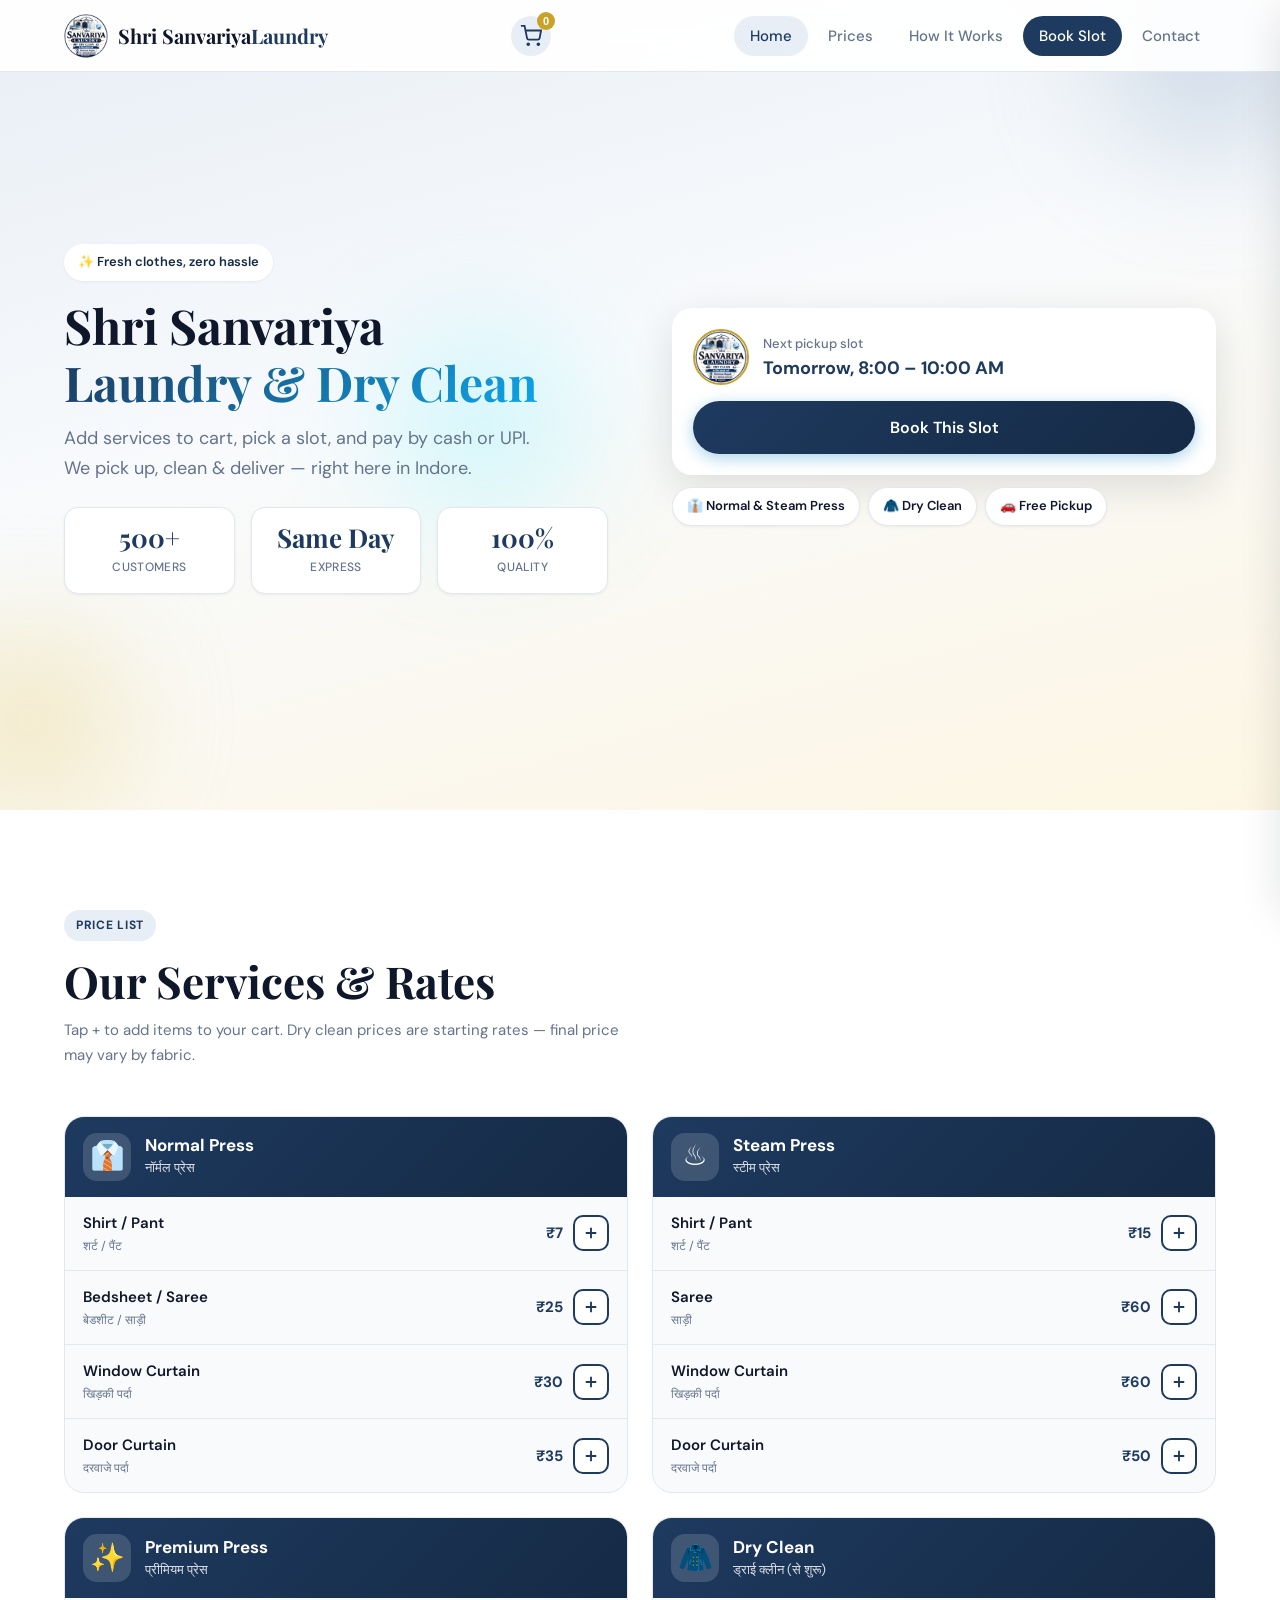
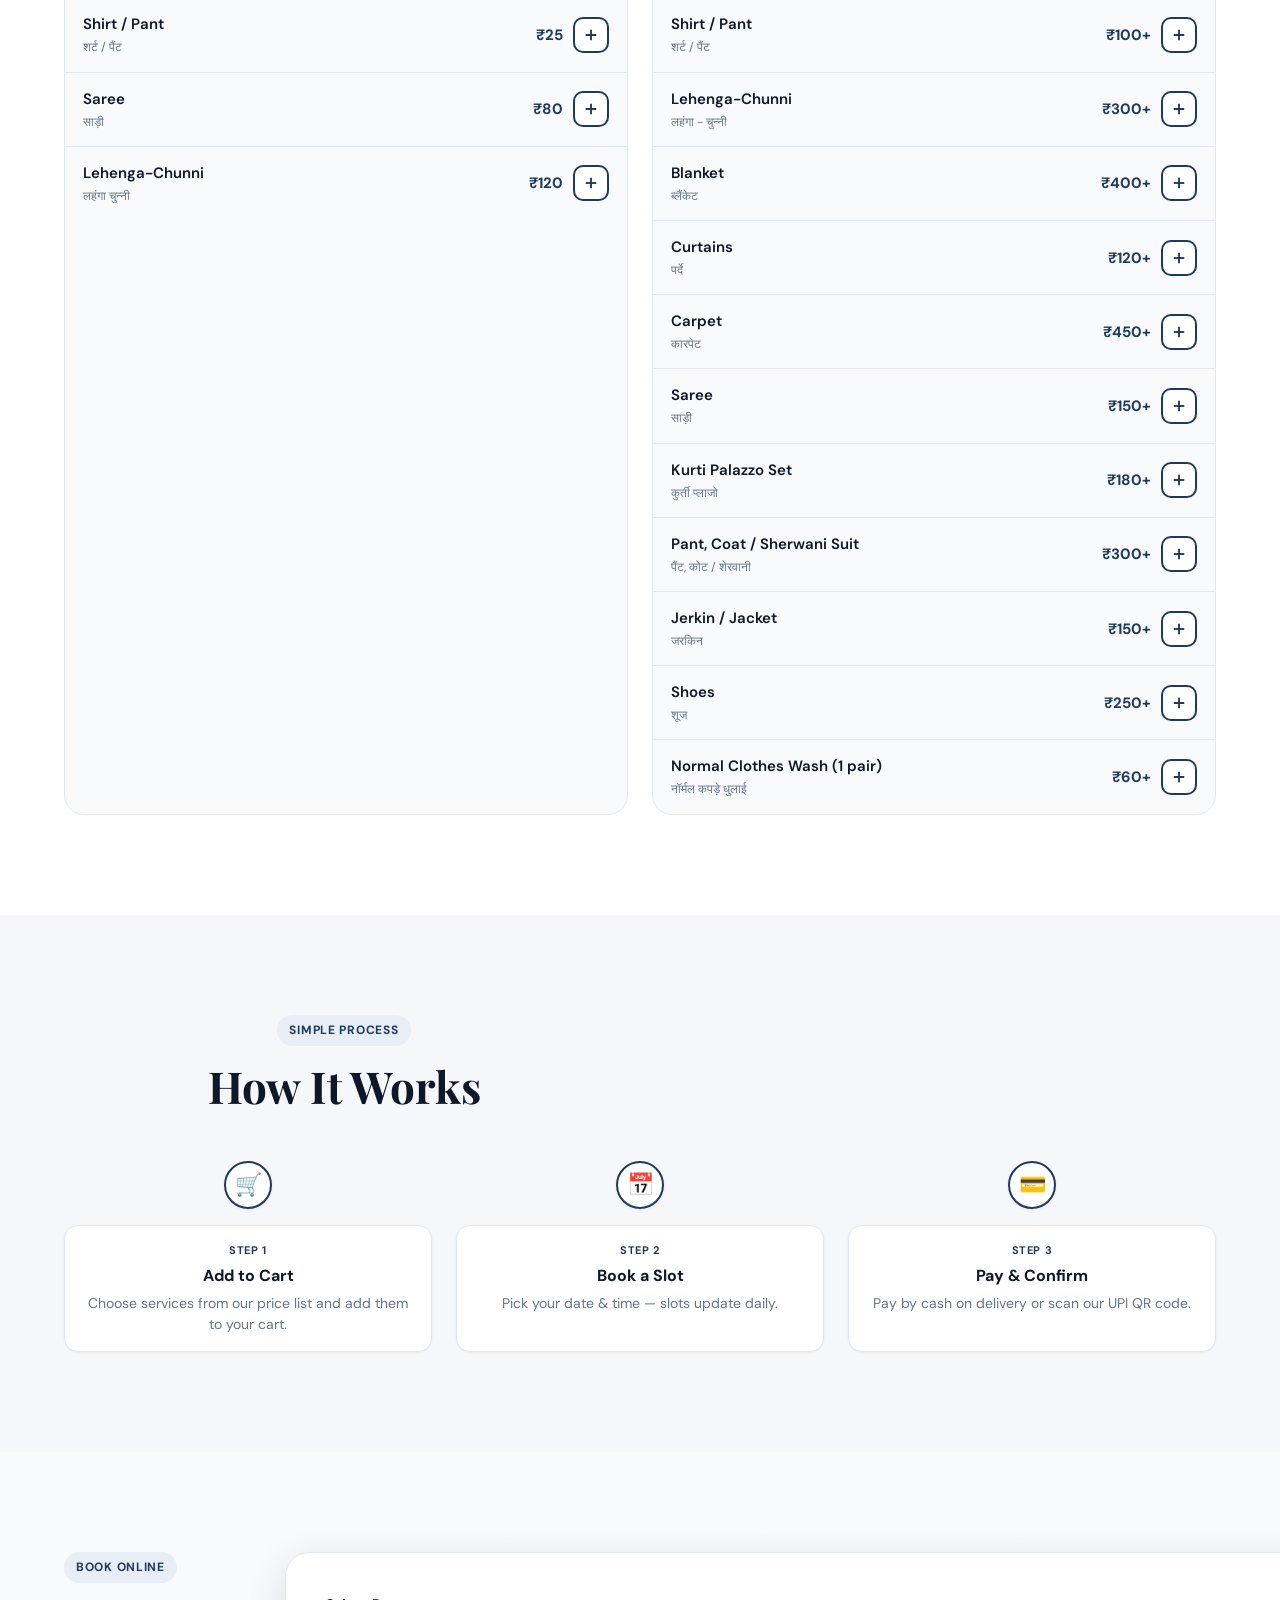
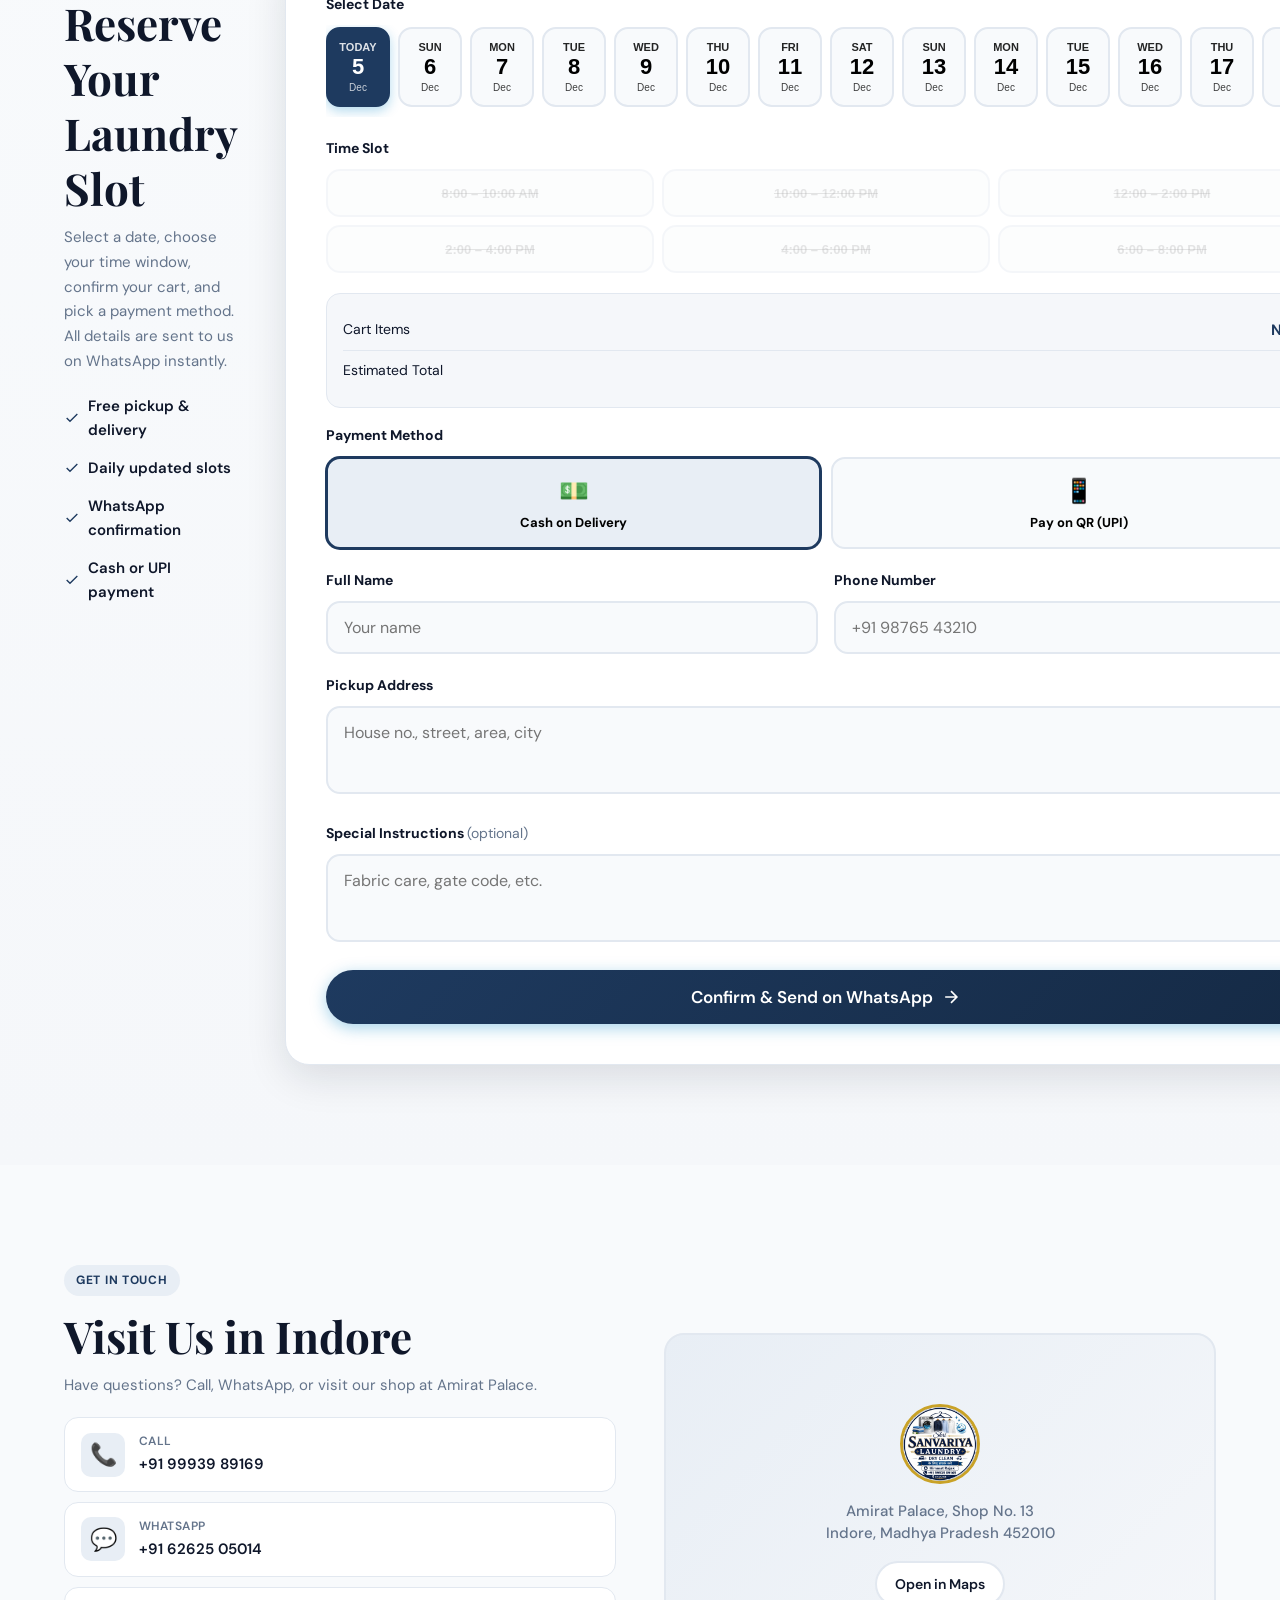
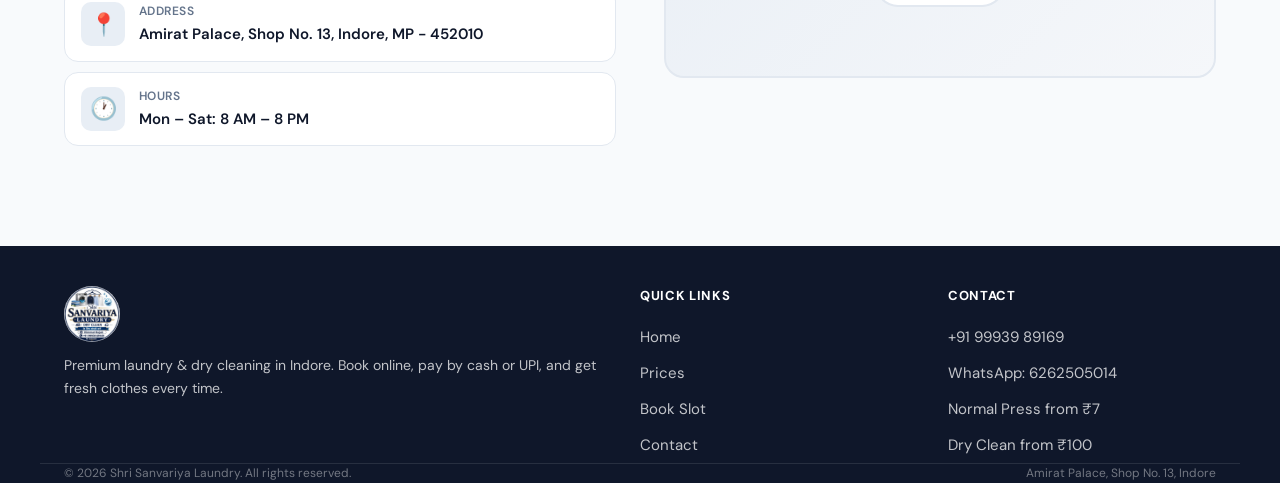
==== commit e46b73f0: "Add Shirt / Pant with price 100 to Dry Clean section" ====
--- a/index.html
+++ b/index.html
@@ -303,7 +303,7 @@
         <a href="tel:+919993989169">+91 99939 89169</a>
         <a href="https://wa.me/916262505014" target="_blank" rel="noopener">WhatsApp: 6262505014</a>
         <a href="#services">Normal Press from ₹7</a>
-        <a href="#services">Dry Clean from ₹120</a>
+        <a href="#services">Dry Clean from ₹100</a>
       </div>
     </div>
     <div class="footer__bottom container">
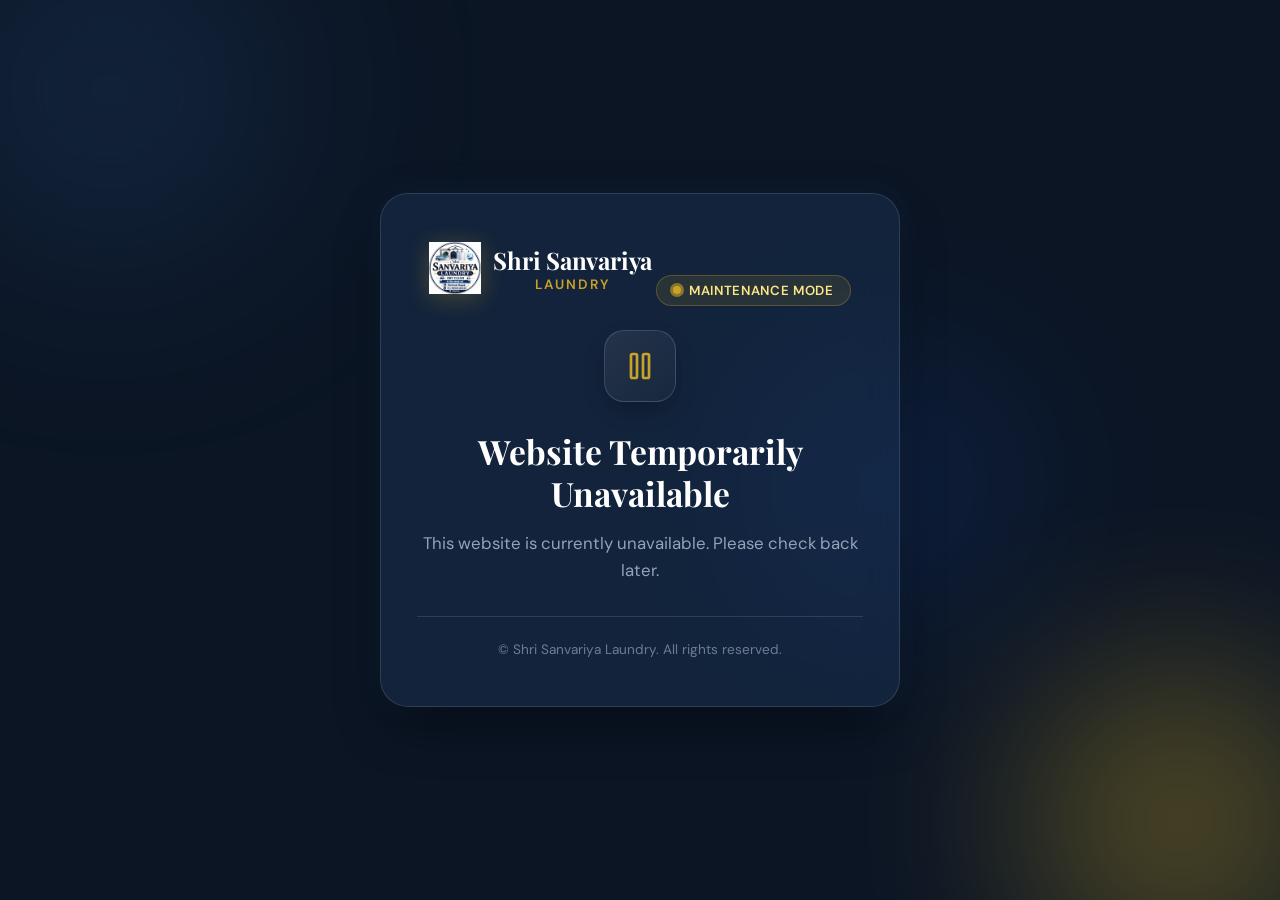
==== commit 7c2c97ef: "temp: enable website maintenance mode" ====
--- a/index.html
+++ b/index.html
@@ -3,392 +3,305 @@
 <head>
   <meta charset="UTF-8" />
   <meta name="viewport" content="width=device-width, initial-scale=1.0, viewport-fit=cover" />
-  <meta name="description" content="Shri Sanvariya Laundry — Premium laundry, dry cleaning & ironing in Indore. Book pickup slots, add to cart & pay via UPI or cash." />
+  <meta name="description" content="Shri Sanvariya Laundry website is currently unavailable. Please check back later." />
   <meta name="theme-color" content="#1e3a5f" />
   <meta name="apple-mobile-web-app-capable" content="yes" />
   <meta name="apple-mobile-web-app-status-bar-style" content="default" />
-  <title>Shri Sanvariya Laundry | Book Your Slot</title>
+  <title>Shri Sanvariya Laundry | Website Temporarily Unavailable</title>
+  
   <link rel="preconnect" href="https://fonts.googleapis.com" />
   <link rel="preconnect" href="https://fonts.gstatic.com" crossorigin />
-  <link href="https://fonts.googleapis.com/css2?family=DM+Sans:ital,opsz,wght@0,9..40,400;0,9..40,500;0,9..40,600;0,9..40,700;1,9..40,400&family=Playfair+Display:wght@600;700&display=swap" rel="stylesheet" />
-  <link rel="stylesheet" href="css/style.css" />
+  <link href="https://fonts.googleapis.com/css2?family=DM+Sans:wght@400;500;600;700&family=Playfair+Display:wght@600;700&display=swap" rel="stylesheet" />
   <link rel="icon" type="image/png" href="assets/logo.png" />
+
+  <style>
+    :root {
+      --color-primary: #1e3a5f;
+      --color-primary-dark: #11233b;
+      --color-accent: #c9a227;
+      --color-accent-light: #fdf6e3;
+      --color-bg: #0b1524;
+      --color-surface: rgba(30, 58, 95, 0.4);
+      --color-text: #f8fafc;
+      --color-text-muted: #94a3b8;
+      --color-border: rgba(255, 255, 255, 0.12);
+      
+      --font-display: 'Playfair Display', Georgia, serif;
+      --font-body: 'DM Sans', system-ui, -apple-system, sans-serif;
+    }
+
+    *, *::before, *::after {
+      box-sizing: border-box;
+      margin: 0;
+      padding: 0;
+    }
+
+    body {
+      font-family: var(--font-body);
+      background-color: var(--color-bg);
+      color: var(--color-text);
+      min-height: 100vh;
+      min-height: 100dvh;
+      display: flex;
+      flex-direction: column;
+      justify-content: center;
+      align-items: center;
+      overflow-x: hidden;
+      position: relative;
+      padding: 24px;
+      -webkit-font-smoothing: antialiased;
+    }
+
+    /* Ambient Background Orbs */
+    .bg-orbs {
+      position: absolute;
+      inset: 0;
+      overflow: hidden;
+      pointer-events: none;
+      z-index: 0;
+    }
+
+    .orb {
+      position: absolute;
+      border-radius: 50%;
+      filter: blur(90px);
+      opacity: 0.35;
+      animation: float 18s ease-in-out infinite alternate;
+    }
+
+    .orb-1 {
+      width: 380px;
+      height: 380px;
+      background: #1e3a5f;
+      top: -100px;
+      left: -80px;
+    }
+
+    .orb-2 {
+      width: 320px;
+      height: 320px;
+      background: #c9a227;
+      bottom: -80px;
+      right: -60px;
+      animation-delay: -9s;
+    }
+
+    .orb-3 {
+      width: 250px;
+      height: 250px;
+      background: #2563eb;
+      top: 40%;
+      left: 60%;
+      opacity: 0.15;
+      animation-delay: -5s;
+    }
+
+    @keyframes float {
+      0% { transform: translate(0, 0) scale(1); }
+      50% { transform: translate(40px, 30px) scale(1.1); }
+      100% { transform: translate(-30px, 50px) scale(0.95); }
+    }
+
+    /* Main Maintenance Container */
+    .container {
+      position: relative;
+      z-index: 1;
+      max-width: 520px;
+      width: 100%;
+      background: var(--color-surface);
+      backdrop-filter: blur(20px);
+      -webkit-backdrop-filter: blur(20px);
+      border: 1px solid var(--color-border);
+      border-radius: 28px;
+      padding: 48px 36px;
+      text-align: center;
+      box-shadow: 0 25px 50px -12px rgba(0, 0, 0, 0.5), 0 0 30px rgba(30, 58, 95, 0.3);
+      animation: fadeIn 0.8s cubic-bezier(0.16, 1, 0.3, 1);
+    }
+
+    @keyframes fadeIn {
+      from { opacity: 0; transform: translateY(20px); }
+      to { opacity: 1; transform: translateY(0); }
+    }
+
+    /* Header & Brand Logo */
+    .brand {
+      display: inline-flex;
+      align-items: center;
+      justify-content: center;
+      gap: 12px;
+      margin-bottom: 28px;
+      text-decoration: none;
+    }
+
+    .brand-logo {
+      width: 52px;
+      height: 52px;
+      object-fit: contain;
+      filter: drop-shadow(0 4px 12px rgba(201, 162, 39, 0.3));
+    }
+
+    .brand-title {
+      font-family: var(--font-display);
+      font-size: 1.5rem;
+      font-weight: 700;
+      color: #ffffff;
+      letter-spacing: -0.01em;
+    }
+
+    .brand-title span {
+      color: var(--color-accent);
+      display: block;
+      font-size: 0.85rem;
+      font-family: var(--font-body);
+      font-weight: 600;
+      letter-spacing: 0.15em;
+      text-transform: uppercase;
+    }
+
+    /* Maintenance Badge */
+    .status-badge {
+      display: inline-flex;
+      align-items: center;
+      gap: 8px;
+      background: rgba(201, 162, 39, 0.12);
+      border: 1px solid rgba(201, 162, 39, 0.3);
+      color: #fce788;
+      padding: 6px 16px;
+      border-radius: 9999px;
+      font-size: 0.825rem;
+      font-weight: 600;
+      letter-spacing: 0.05em;
+      text-transform: uppercase;
+      margin-bottom: 24px;
+    }
+
+    .status-dot {
+      width: 8px;
+      height: 8px;
+      background-color: var(--color-accent);
+      border-radius: 50%;
+      position: relative;
+    }
+
+    .status-dot::after {
+      content: '';
+      position: absolute;
+      inset: -3px;
+      border-radius: 50%;
+      background-color: var(--color-accent);
+      opacity: 0.6;
+      animation: pulse 2s cubic-bezier(0.4, 0, 0.6, 1) infinite;
+    }
+
+    @keyframes pulse {
+      0%, 100% { transform: scale(1); opacity: 0.6; }
+      50% { transform: scale(2.2); opacity: 0; }
+    }
+
+    /* Typography */
+    .headline {
+      font-family: var(--font-display);
+      font-size: 2.1rem;
+      font-weight: 700;
+      line-height: 1.25;
+      color: #ffffff;
+      margin-bottom: 16px;
+    }
+
+    .message {
+      font-size: 1.05rem;
+      line-height: 1.6;
+      color: var(--color-text-muted);
+      margin-bottom: 32px;
+    }
+
+    /* Icon Visual */
+    .icon-container {
+      width: 72px;
+      height: 72px;
+      margin: 0 auto 28px;
+      background: linear-gradient(135deg, rgba(255,255,255,0.08), rgba(255,255,255,0.02));
+      border: 1px solid rgba(255, 255, 255, 0.15);
+      border-radius: 20px;
+      display: flex;
+      align-items: center;
+      justify-content: center;
+      color: var(--color-accent);
+      box-shadow: 0 10px 25px -5px rgba(0,0,0,0.3);
+    }
+
+    .icon-container svg {
+      width: 36px;
+      height: 36px;
+    }
+
+    /* Footer / Fine Print */
+    .footer-note {
+      font-size: 0.85rem;
+      color: rgba(148, 163, 184, 0.7);
+      border-top: 1px solid var(--color-border);
+      padding-top: 24px;
+      margin-top: 8px;
+    }
+
+    /* Mobile Tweaks */
+    @media (max-width: 480px) {
+      .container {
+        padding: 36px 24px;
+        border-radius: 22px;
+      }
+
+      .headline {
+        font-size: 1.75rem;
+      }
+
+      .message {
+        font-size: 0.95rem;
+      }
+    }
+  </style>
 </head>
 <body>
-  <header class="header" id="header">
-    <nav class="nav container">
-      <a href="#home" class="nav__logo">
-        <img src="assets/logo.png" alt="Shri Sanvariya Laundry" class="nav__logo-img" />
-        <span class="nav__logo-text">Shri Sanvariya<span>Laundry</span></span>
-      </a>
-      <button type="button" class="nav__cart-btn" id="cart-toggle" aria-label="Open cart">
-        <svg width="22" height="22" viewBox="0 0 24 24" fill="none" stroke="currentColor" stroke-width="2"><circle cx="9" cy="21" r="1"/><circle cx="20" cy="21" r="1"/><path d="M1 1h4l2.68 13.39a2 2 0 002 1.61h9.72a2 2 0 002-1.61L23 6H6"/></svg>
-        <span class="nav__cart-badge" id="cart-badge" hidden>0</span>
-      </button>
-      <a href="#book" class="nav__book-btn">Book Now</a>
-      <ul class="nav__menu nav__menu--desktop" id="nav-menu">
-        <li><a href="#home" class="nav__link active">Home</a></li>
-        <li><a href="#services" class="nav__link">Prices</a></li>
-        <li><a href="#how-it-works" class="nav__link">How It Works</a></li>
-        <li><a href="#book" class="nav__link nav__link--cta">Book Slot</a></li>
-        <li><a href="#contact" class="nav__link">Contact</a></li>
-      </ul>
-    </nav>
-  </header>
-
-  <main>
-    <section class="hero" id="home">
-      <div class="hero__bg">
-        <div class="hero__orb hero__orb--1"></div>
-        <div class="hero__orb hero__orb--2"></div>
-        <div class="hero__orb hero__orb--3"></div>
-      </div>
-      <div class="container hero__content">
-        <div class="hero__quick-book">
-          <div class="hero__card hero__card--main">
-            <div class="hero__card-top">
-              <img src="assets/logo.png" alt="" class="hero__card-logo" />
-              <div>
-                <p class="hero__card-label">Next pickup slot</p>
-                <p class="hero__slot-time" id="hero-next-slot">Today, 2:00 PM – 4:00 PM</p>
-              </div>
-            </div>
-            <a href="#book" class="btn btn--primary btn--full">Book This Slot</a>
-          </div>
-          <div class="hero__pills">
-            <span class="hero__pill">👔 Normal & Steam Press</span>
-            <span class="hero__pill">🧥 Dry Clean</span>
-            <span class="hero__pill">🚗 Free Pickup</span>
-          </div>
-        </div>
-
-        <div class="hero__text">
-          <span class="hero__badge">✨ Fresh clothes, zero hassle</span>
-          <h1 class="hero__title">
-            Shri Sanvariya<br />
-            <em>Laundry & Dry Clean</em>
-          </h1>
-          <p class="hero__desc">
-            Add services to cart, pick a slot, and pay by cash or UPI. We pick up, clean & deliver — right here in Indore.
-          </p>
-          <div class="hero__stats">
-            <div class="hero__stat">
-              <strong>500+</strong>
-              <span>Customers</span>
-            </div>
-            <div class="hero__stat">
-              <strong>Same Day</strong>
-              <span>Express</span>
-            </div>
-            <div class="hero__stat">
-              <strong>100%</strong>
-              <span>Quality</span>
-            </div>
-          </div>
-        </div>
-      </div>
-    </section>
-
-    <section class="services section" id="services">
-      <div class="container">
-        <div class="section__header">
-          <span class="section__tag">Price List</span>
-          <h2 class="section__title">Our Services & Rates</h2>
-          <p class="section__desc">Tap + to add items to your cart. Dry clean prices are starting rates — final price may vary by fabric.</p>
-        </div>
-        <div class="services__grid" id="services-grid"></div>
-      </div>
-    </section>
-
-    <section class="how section" id="how-it-works">
-      <div class="container">
-        <div class="section__header section__header--center">
-          <span class="section__tag">Simple Process</span>
-          <h2 class="section__title">How It Works</h2>
-        </div>
-        <div class="how__timeline">
-          <div class="how__step">
-            <div class="how__step-marker"><span class="how__step-icon">🛒</span></div>
-            <div class="how__step-body">
-              <span class="how__step-num">Step 1</span>
-              <h3>Add to Cart</h3>
-              <p>Choose services from our price list and add them to your cart.</p>
-            </div>
-          </div>
-          <div class="how__step">
-            <div class="how__step-marker"><span class="how__step-icon">📅</span></div>
-            <div class="how__step-body">
-              <span class="how__step-num">Step 2</span>
-              <h3>Book a Slot</h3>
-              <p>Pick your date & time — slots update daily.</p>
-            </div>
-          </div>
-          <div class="how__step">
-            <div class="how__step-marker"><span class="how__step-icon">💳</span></div>
-            <div class="how__step-body">
-              <span class="how__step-num">Step 3</span>
-              <h3>Pay & Confirm</h3>
-              <p>Pay by cash on delivery or scan our UPI QR code.</p>
-            </div>
-          </div>
-        </div>
-      </div>
-    </section>
-
-    <section class="book section" id="book">
-      <div class="container">
-        <div class="book__wrapper">
-          <div class="book__info">
-            <span class="section__tag">Book Online</span>
-            <h2 class="section__title">Reserve Your Laundry Slot</h2>
-            <p class="book__info-desc">
-              Select a date, choose your time window, confirm your cart, and pick a payment method. All details are sent to us on WhatsApp instantly.
-            </p>
-            <ul class="book__features">
-              <li>
-                <svg width="20" height="20" viewBox="0 0 24 24" fill="none" stroke="currentColor" stroke-width="2"><path d="M20 6L9 17l-5-5"/></svg>
-                Free pickup & delivery
-              </li>
-              <li>
-                <svg width="20" height="20" viewBox="0 0 24 24" fill="none" stroke="currentColor" stroke-width="2"><path d="M20 6L9 17l-5-5"/></svg>
-                Daily updated slots
-              </li>
-              <li>
-                <svg width="20" height="20" viewBox="0 0 24 24" fill="none" stroke="currentColor" stroke-width="2"><path d="M20 6L9 17l-5-5"/></svg>
-                WhatsApp confirmation
-              </li>
-              <li>
-                <svg width="20" height="20" viewBox="0 0 24 24" fill="none" stroke="currentColor" stroke-width="2"><path d="M20 6L9 17l-5-5"/></svg>
-                Cash or UPI payment
-              </li>
-            </ul>
-          </div>
-
-          <form class="book__form" id="booking-form" novalidate>
-            <div class="form__group">
-              <label class="form__label">Select Date</label>
-              <div class="date-picker" id="date-picker"></div>
-            </div>
-
-            <div class="form__group">
-              <label class="form__label">Time Slot</label>
-              <div class="slot-picker" id="slot-picker"></div>
-            </div>
-
-            <div class="book__summary" id="booking-summary">
-              <div class="book__summary-row">
-                <span>Cart Items</span>
-                <strong id="summary-services">None</strong>
-              </div>
-              <div class="book__summary-row">
-                <span>Estimated Total</span>
-                <strong id="summary-total">₹0</strong>
-              </div>
-            </div>
-
-            <div class="form__group">
-              <label class="form__label">Payment Method</label>
-              <div class="payment-picker" id="payment-picker">
-                <button type="button" class="payment-option selected" data-payment="cod">
-                  <span class="payment-option__icon">💵</span>
-                  <span class="payment-option__label">Cash on Delivery</span>
-                </button>
-                <button type="button" class="payment-option" data-payment="qr">
-                  <span class="payment-option__icon">📱</span>
-                  <span class="payment-option__label">Pay on QR (UPI)</span>
-                </button>
-              </div>
-              <div class="qr-payment-section" id="qr-payment-section" hidden>
-                <p class="qr-payment-section__hint">Scan this QR to pay after confirming your booking:</p>
-                <img src="assets/payment-qr.png" alt="UPI Payment QR - Mrs. Ranu Rajak" class="qr-payment-section__img" />
-                <p class="qr-payment-section__upi">UPI: BHARATPE2W0V0X7C0C76490@unitype</p>
-              </div>
-            </div>
-
-            <div class="form__row">
-              <div class="form__group">
-                <label class="form__label" for="name">Full Name</label>
-                <input type="text" id="name" name="name" class="form__input" placeholder="Your name" required />
-              </div>
-              <div class="form__group">
-                <label class="form__label" for="phone">Phone Number</label>
-                <input type="tel" id="phone" name="phone" class="form__input" placeholder="+91 98765 43210" required />
-              </div>
-            </div>
-
-            <div class="form__group">
-              <label class="form__label" for="address">Pickup Address</label>
-              <textarea id="address" name="address" class="form__input form__textarea" rows="2" placeholder="House no., street, area, city" required></textarea>
-            </div>
-
-            <div class="form__group">
-              <label class="form__label" for="notes">Special Instructions <span class="form__optional">(optional)</span></label>
-              <textarea id="notes" name="notes" class="form__input form__textarea" rows="2" placeholder="Fabric care, gate code, etc."></textarea>
-            </div>
-
-            <button type="submit" class="btn btn--primary btn--full btn--lg">
-              Confirm & Send on WhatsApp
-              <svg width="20" height="20" viewBox="0 0 24 24" fill="none" stroke="currentColor" stroke-width="2"><path d="M5 12h14M12 5l7 7-7 7"/></svg>
-            </button>
-          </form>
-        </div>
-      </div>
-    </section>
-
-    <section class="contact section" id="contact">
-      <div class="container">
-        <div class="contact__grid">
-          <div class="contact__info">
-            <span class="section__tag">Get in Touch</span>
-            <h2 class="section__title">Visit Us in Indore</h2>
-            <p>Have questions? Call, WhatsApp, or visit our shop at Amirat Palace.</p>
-            <div class="contact__items">
-              <a href="tel:+919993989169" class="contact__item">
-                <div class="contact__icon">📞</div>
-                <div>
-                  <strong>Call</strong>
-                  <span>+91 99939 89169</span>
-                </div>
-              </a>
-              <a href="https://wa.me/916262505014" class="contact__item" target="_blank" rel="noopener">
-                <div class="contact__icon">💬</div>
-                <div>
-                  <strong>WhatsApp</strong>
-                  <span>+91 62625 05014</span>
-                </div>
-              </a>
-              <div class="contact__item">
-                <div class="contact__icon">📍</div>
-                <div>
-                  <strong>Address</strong>
-                  <span>Amirat Palace, Shop No. 13, Indore, MP - 452010</span>
-                </div>
-              </div>
-              <div class="contact__item">
-                <div class="contact__icon">🕐</div>
-                <div>
-                  <strong>Hours</strong>
-                  <span>Mon – Sat: 8 AM – 8 PM</span>
-                </div>
-              </div>
-            </div>
-          </div>
-          <div class="contact__map">
-            <a href="https://maps.google.com/?q=Amirat+Palace+Shop+13+Indore" target="_blank" rel="noopener" class="contact__map-link">
-              <img src="assets/logo.png" alt="Shri Sanvariya Laundry" class="contact__map-logo" />
-              <p>Amirat Palace, Shop No. 13<br />Indore, Madhya Pradesh 452010</p>
-              <span class="btn btn--ghost btn--sm">Open in Maps</span>
-            </a>
-          </div>
-        </div>
-      </div>
-    </section>
-  </main>
-
-  <footer class="footer">
-    <div class="container footer__inner">
-      <div class="footer__brand">
-        <img src="assets/logo.png" alt="Shri Sanvariya Laundry" class="footer__logo" />
-        <p>Premium laundry & dry cleaning in Indore. Book online, pay by cash or UPI, and get fresh clothes every time.</p>
-      </div>
-      <div class="footer__links">
-        <h4>Quick Links</h4>
-        <a href="#home">Home</a>
-        <a href="#services">Prices</a>
-        <a href="#book">Book Slot</a>
-        <a href="#contact">Contact</a>
-      </div>
-      <div class="footer__links">
-        <h4>Contact</h4>
-        <a href="tel:+919993989169">+91 99939 89169</a>
-        <a href="https://wa.me/916262505014" target="_blank" rel="noopener">WhatsApp: 6262505014</a>
-        <a href="#services">Normal Press from ₹7</a>
-        <a href="#services">Dry Clean from ₹100</a>
+  <!-- Ambient background lighting -->
+  <div class="bg-orbs">
+    <div class="orb orb-1"></div>
+    <div class="orb orb-2"></div>
+    <div class="orb orb-3"></div>
+  </div>
+
+  <main class="container">
+    <!-- Brand Header -->
+    <div class="brand">
+      <img src="assets/logo.png" alt="Shri Sanvariya Laundry" class="brand-logo" />
+      <div class="brand-title">
+        Shri Sanvariya
+        <span>Laundry</span>
       </div>
     </div>
-    <div class="footer__bottom container">
-      <p>&copy; 2026 Shri Sanvariya Laundry. All rights reserved.</p>
-      <p>Amirat Palace, Shop No. 13, Indore</p>
+
+    <!-- Status Badge -->
+    <div class="status-badge">
+      <span class="status-dot"></span>
+      Maintenance Mode
     </div>
-  </footer>
-
-  <!-- Cart Drawer -->
-  <div class="cart-drawer" id="cart-drawer">
-    <div class="cart-drawer__backdrop" id="cart-backdrop"></div>
-    <div class="cart-drawer__panel">
-      <div class="cart-drawer__header">
-        <h2>Your Cart</h2>
-        <button type="button" class="cart-drawer__close" id="cart-close" aria-label="Close cart">×</button>
-      </div>
-      <div class="cart-drawer__body" id="cart-items">
-        <p class="cart-empty">Your cart is empty.</p>
-      </div>
-      <div class="cart-drawer__footer">
-        <div class="cart-drawer__total">
-          <span>Total</span>
-          <strong id="cart-total">₹0</strong>
-        </div>
-        <button type="button" class="btn btn--primary btn--full" id="cart-checkout">Proceed to Book</button>
-      </div>
+
+    <!-- Wrench / Pause Icon Visual -->
+    <div class="icon-container">
+      <svg xmlns="http://www.w3.org/2000/svg" viewBox="0 0 24 24" fill="none" stroke="currentColor" stroke-width="1.8" stroke-linecap="round" stroke-linejoin="round">
+        <rect x="6" y="4" width="4" height="16" rx="1" />
+        <rect x="14" y="4" width="4" height="16" rx="1" />
+      </svg>
     </div>
-  </div>
-
-  <!-- Success Modal -->
-  <div class="modal" id="success-modal" aria-hidden="true">
-    <div class="modal__backdrop"></div>
-    <div class="modal__content">
-      <div class="modal__icon">✅</div>
-      <h2>Booking Sent!</h2>
-      <p id="modal-message">Your booking details have been sent on WhatsApp.</p>
-      <div class="modal__details" id="modal-details"></div>
-      <button class="btn btn--primary btn--full" id="modal-close">Done</button>
+
+    <!-- Required Messages -->
+    <h1 class="headline">Website Temporarily Unavailable</h1>
+    <p class="message">This website is currently unavailable. Please check back later.</p>
+
+    <!-- Footer Note -->
+    <div class="footer-note">
+      &copy; Shri Sanvariya Laundry. All rights reserved.
     </div>
-  </div>
-
-  <!-- QR Payment Modal -->
-  <div class="modal" id="qr-modal" aria-hidden="true">
-    <div class="modal__backdrop"></div>
-    <div class="modal__content">
-      <div class="modal__icon">📱</div>
-      <h2>Pay via UPI</h2>
-      <p>Scan the QR code below to complete your payment:</p>
-      <img src="assets/payment-qr.png" alt="UPI Payment QR" class="qr-modal__img" />
-      <p class="qr-modal__upi">UPI ID: BHARATPE2W0V0X7C0C76490@unitype</p>
-      <p class="qr-modal__name">MRS. RANU RAJAK</p>
-      <button class="btn btn--primary btn--full" id="qr-modal-close">Done</button>
-    </div>
-  </div>
-
-  <nav class="bottom-nav" id="bottom-nav" aria-label="Mobile navigation">
-    <a href="#home" class="bottom-nav__item active" data-section="home">
-      <svg width="22" height="22" viewBox="0 0 24 24" fill="none" stroke="currentColor" stroke-width="2"><path d="M3 9l9-7 9 7v11a2 2 0 01-2 2H5a2 2 0 01-2-2z"/><polyline points="9 22 9 12 15 12 15 22"/></svg>
-      <span>Home</span>
-    </a>
-    <a href="#services" class="bottom-nav__item" data-section="services">
-      <svg width="22" height="22" viewBox="0 0 24 24" fill="none" stroke="currentColor" stroke-width="2"><path d="M6 2L3 6v14a2 2 0 002 2h14a2 2 0 002-2V6l-3-4z"/><line x1="3" y1="6" x2="21" y2="6"/><path d="M16 10a4 4 0 01-8 0"/></svg>
-      <span>Prices</span>
-    </a>
-    <a href="#book" class="bottom-nav__item bottom-nav__item--book" data-section="book">
-      <div class="bottom-nav__book-circle">
-        <svg width="24" height="24" viewBox="0 0 24 24" fill="none" stroke="currentColor" stroke-width="2.5"><rect x="3" y="4" width="18" height="18" rx="2"/><line x1="16" y1="2" x2="16" y2="6"/><line x1="8" y1="2" x2="8" y2="6"/><line x1="3" y1="10" x2="21" y2="10"/></svg>
-      </div>
-      <span>Book</span>
-    </a>
-    <a href="#how-it-works" class="bottom-nav__item" data-section="how-it-works">
-      <svg width="22" height="22" viewBox="0 0 24 24" fill="none" stroke="currentColor" stroke-width="2"><circle cx="12" cy="12" r="10"/><polyline points="12 6 12 12 16 14"/></svg>
-      <span>Process</span>
-    </a>
-    <a href="#contact" class="bottom-nav__item" data-section="contact">
-      <svg width="22" height="22" viewBox="0 0 24 24" fill="none" stroke="currentColor" stroke-width="2"><path d="M22 16.92v3a2 2 0 01-2.18 2 19.79 19.79 0 01-8.63-3.07 19.5 19.5 0 01-6-6 19.79 19.79 0 01-3.07-8.67A2 2 0 014.11 2h3a2 2 0 012 1.72c.127.96.361 1.903.7 2.81a2 2 0 01-.45 2.11L8.09 9.91a16 16 0 006 6l1.27-1.27a2 2 0 012.11-.45c.907.339 1.85.573 2.81.7A2 2 0 0122 16.92z"/></svg>
-      <span>Contact</span>
-    </a>
-  </nav>
-
-  <a href="#book" class="fab" id="fab" aria-label="Book a slot">
-    <svg width="22" height="22" viewBox="0 0 24 24" fill="none" stroke="currentColor" stroke-width="2.5"><rect x="3" y="4" width="18" height="18" rx="2"/><line x1="16" y1="2" x2="16" y2="6"/><line x1="8" y1="2" x2="8" y2="6"/><line x1="3" y1="10" x2="21" y2="10"/><line x1="12" y1="14" x2="12" y2="18"/><line x1="10" y1="16" x2="14" y2="16"/></svg>
-    Book Slot
-  </a>
-
-  <script src="js/main.js"></script>
+  </main>
 </body>
 </html>
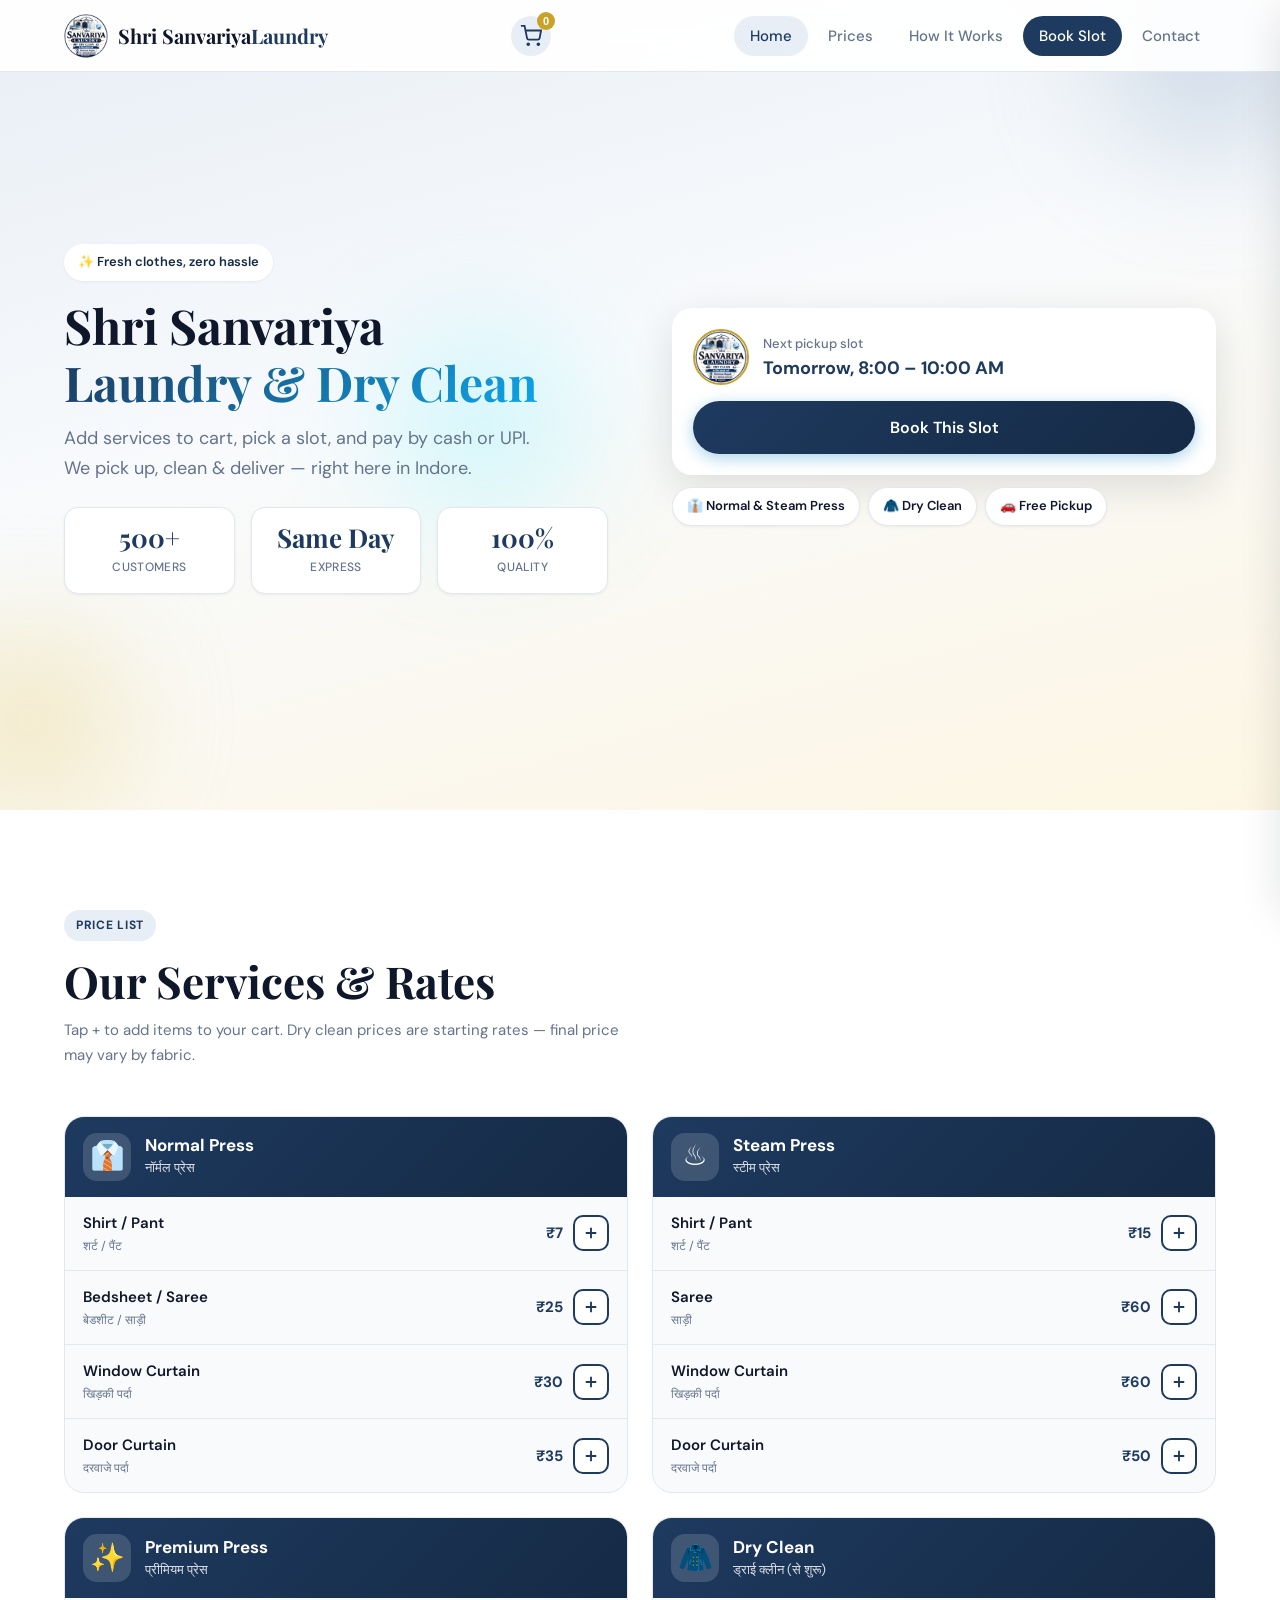
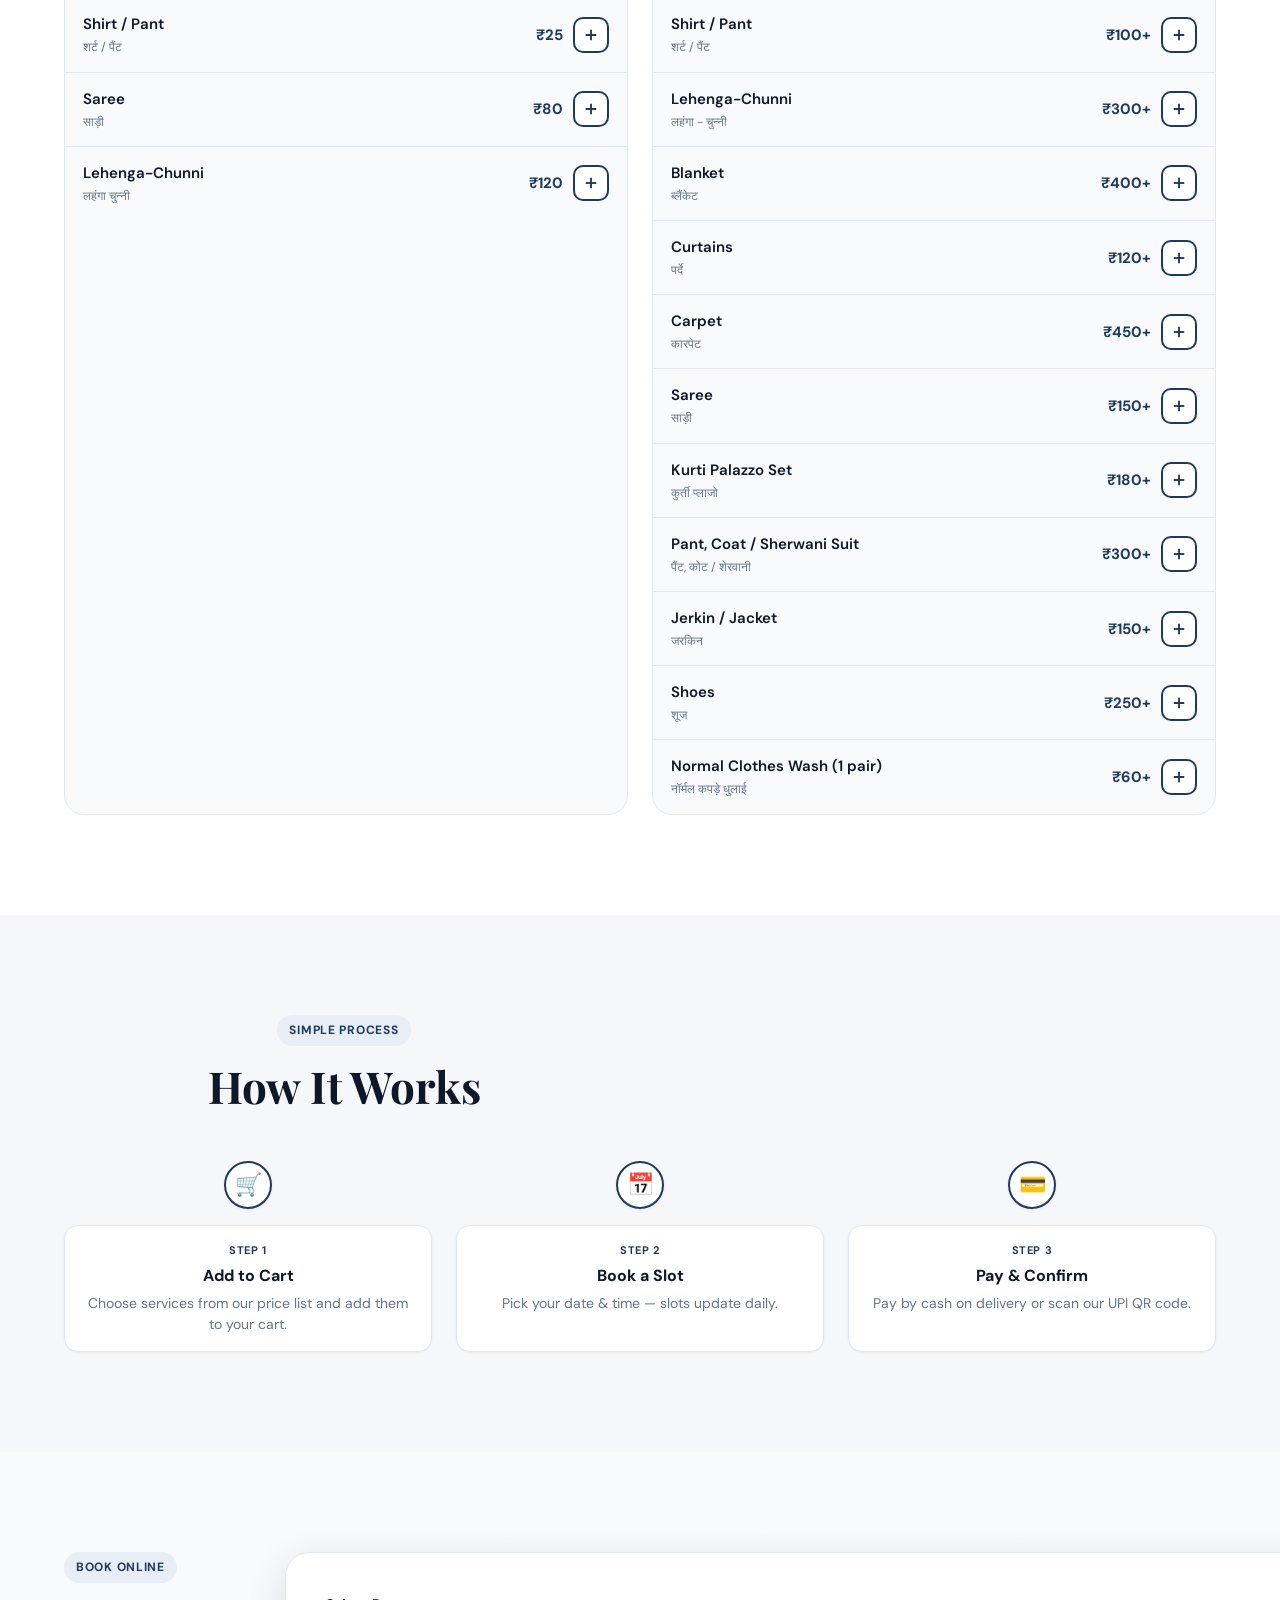
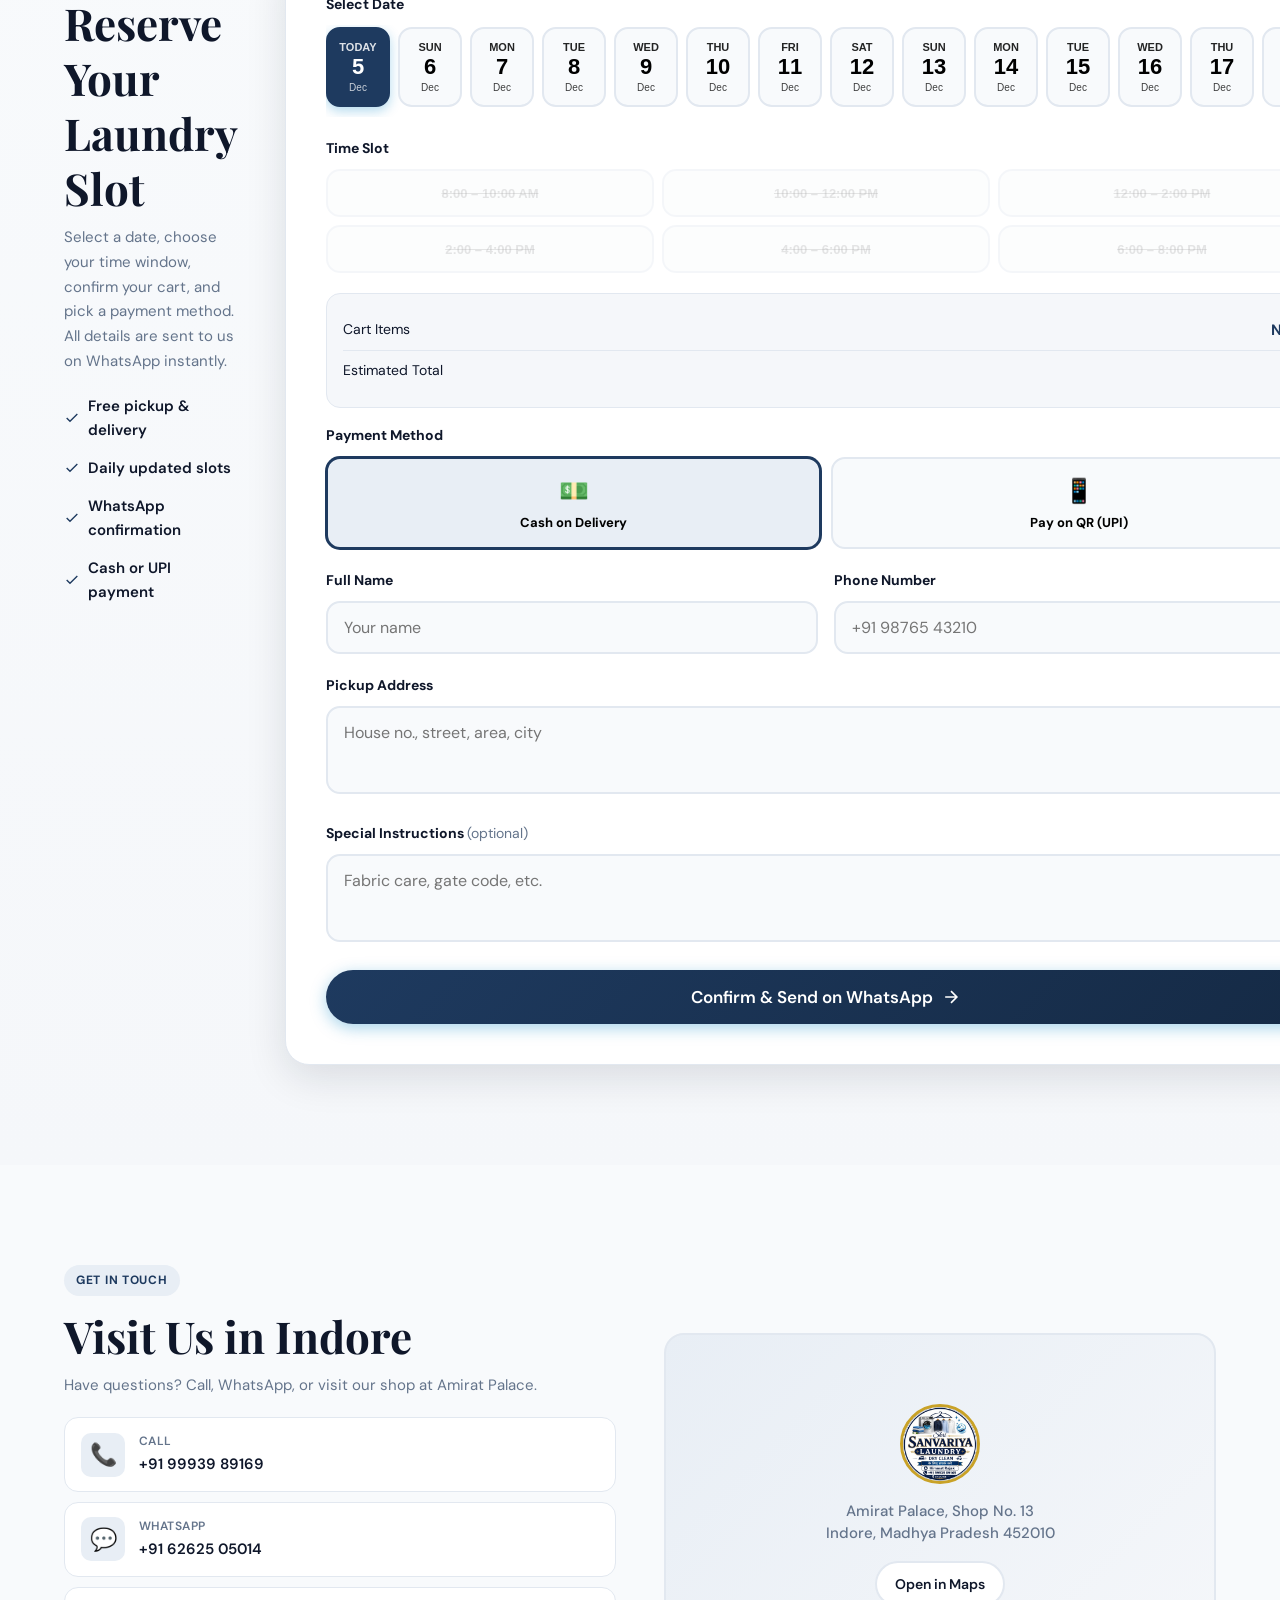
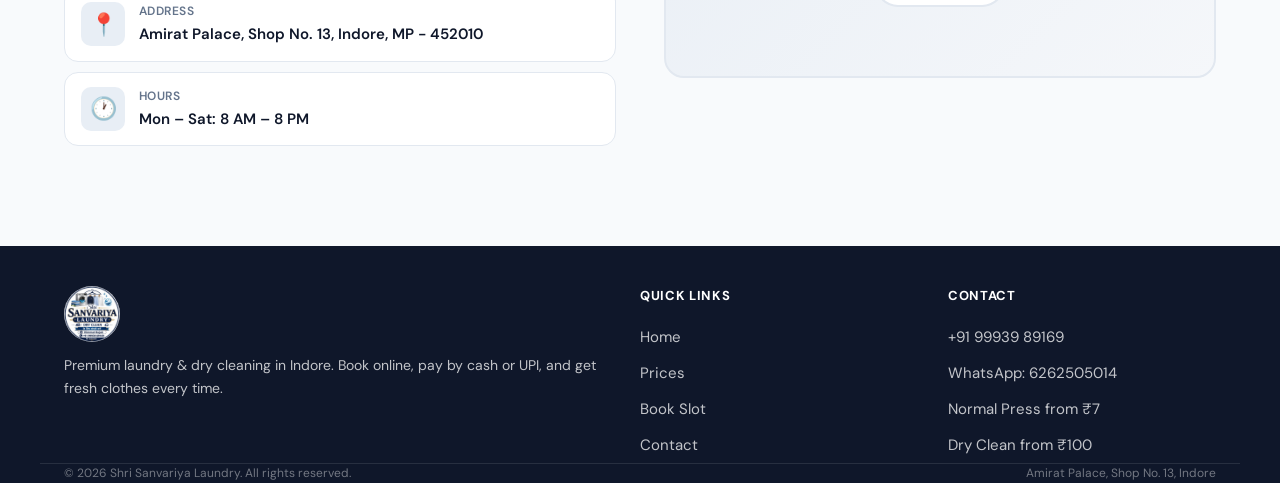
==== commit fea1c56d: "Disable maintenance mode and restore original homepage" ====
--- a/index.html
+++ b/index.html
@@ -3,305 +3,392 @@
 <head>
   <meta charset="UTF-8" />
   <meta name="viewport" content="width=device-width, initial-scale=1.0, viewport-fit=cover" />
-  <meta name="description" content="Shri Sanvariya Laundry website is currently unavailable. Please check back later." />
+  <meta name="description" content="Shri Sanvariya Laundry — Premium laundry, dry cleaning & ironing in Indore. Book pickup slots, add to cart & pay via UPI or cash." />
   <meta name="theme-color" content="#1e3a5f" />
   <meta name="apple-mobile-web-app-capable" content="yes" />
   <meta name="apple-mobile-web-app-status-bar-style" content="default" />
-  <title>Shri Sanvariya Laundry | Website Temporarily Unavailable</title>
-  
+  <title>Shri Sanvariya Laundry | Book Your Slot</title>
   <link rel="preconnect" href="https://fonts.googleapis.com" />
   <link rel="preconnect" href="https://fonts.gstatic.com" crossorigin />
-  <link href="https://fonts.googleapis.com/css2?family=DM+Sans:wght@400;500;600;700&family=Playfair+Display:wght@600;700&display=swap" rel="stylesheet" />
+  <link href="https://fonts.googleapis.com/css2?family=DM+Sans:ital,opsz,wght@0,9..40,400;0,9..40,500;0,9..40,600;0,9..40,700;1,9..40,400&family=Playfair+Display:wght@600;700&display=swap" rel="stylesheet" />
+  <link rel="stylesheet" href="css/style.css" />
   <link rel="icon" type="image/png" href="assets/logo.png" />
-
-  <style>
-    :root {
-      --color-primary: #1e3a5f;
-      --color-primary-dark: #11233b;
-      --color-accent: #c9a227;
-      --color-accent-light: #fdf6e3;
-      --color-bg: #0b1524;
-      --color-surface: rgba(30, 58, 95, 0.4);
-      --color-text: #f8fafc;
-      --color-text-muted: #94a3b8;
-      --color-border: rgba(255, 255, 255, 0.12);
-      
-      --font-display: 'Playfair Display', Georgia, serif;
-      --font-body: 'DM Sans', system-ui, -apple-system, sans-serif;
-    }
-
-    *, *::before, *::after {
-      box-sizing: border-box;
-      margin: 0;
-      padding: 0;
-    }
-
-    body {
-      font-family: var(--font-body);
-      background-color: var(--color-bg);
-      color: var(--color-text);
-      min-height: 100vh;
-      min-height: 100dvh;
-      display: flex;
-      flex-direction: column;
-      justify-content: center;
-      align-items: center;
-      overflow-x: hidden;
-      position: relative;
-      padding: 24px;
-      -webkit-font-smoothing: antialiased;
-    }
-
-    /* Ambient Background Orbs */
-    .bg-orbs {
-      position: absolute;
-      inset: 0;
-      overflow: hidden;
-      pointer-events: none;
-      z-index: 0;
-    }
-
-    .orb {
-      position: absolute;
-      border-radius: 50%;
-      filter: blur(90px);
-      opacity: 0.35;
-      animation: float 18s ease-in-out infinite alternate;
-    }
-
-    .orb-1 {
-      width: 380px;
-      height: 380px;
-      background: #1e3a5f;
-      top: -100px;
-      left: -80px;
-    }
-
-    .orb-2 {
-      width: 320px;
-      height: 320px;
-      background: #c9a227;
-      bottom: -80px;
-      right: -60px;
-      animation-delay: -9s;
-    }
-
-    .orb-3 {
-      width: 250px;
-      height: 250px;
-      background: #2563eb;
-      top: 40%;
-      left: 60%;
-      opacity: 0.15;
-      animation-delay: -5s;
-    }
-
-    @keyframes float {
-      0% { transform: translate(0, 0) scale(1); }
-      50% { transform: translate(40px, 30px) scale(1.1); }
-      100% { transform: translate(-30px, 50px) scale(0.95); }
-    }
-
-    /* Main Maintenance Container */
-    .container {
-      position: relative;
-      z-index: 1;
-      max-width: 520px;
-      width: 100%;
-      background: var(--color-surface);
-      backdrop-filter: blur(20px);
-      -webkit-backdrop-filter: blur(20px);
-      border: 1px solid var(--color-border);
-      border-radius: 28px;
-      padding: 48px 36px;
-      text-align: center;
-      box-shadow: 0 25px 50px -12px rgba(0, 0, 0, 0.5), 0 0 30px rgba(30, 58, 95, 0.3);
-      animation: fadeIn 0.8s cubic-bezier(0.16, 1, 0.3, 1);
-    }
-
-    @keyframes fadeIn {
-      from { opacity: 0; transform: translateY(20px); }
-      to { opacity: 1; transform: translateY(0); }
-    }
-
-    /* Header & Brand Logo */
-    .brand {
-      display: inline-flex;
-      align-items: center;
-      justify-content: center;
-      gap: 12px;
-      margin-bottom: 28px;
-      text-decoration: none;
-    }
-
-    .brand-logo {
-      width: 52px;
-      height: 52px;
-      object-fit: contain;
-      filter: drop-shadow(0 4px 12px rgba(201, 162, 39, 0.3));
-    }
-
-    .brand-title {
-      font-family: var(--font-display);
-      font-size: 1.5rem;
-      font-weight: 700;
-      color: #ffffff;
-      letter-spacing: -0.01em;
-    }
-
-    .brand-title span {
-      color: var(--color-accent);
-      display: block;
-      font-size: 0.85rem;
-      font-family: var(--font-body);
-      font-weight: 600;
-      letter-spacing: 0.15em;
-      text-transform: uppercase;
-    }
-
-    /* Maintenance Badge */
-    .status-badge {
-      display: inline-flex;
-      align-items: center;
-      gap: 8px;
-      background: rgba(201, 162, 39, 0.12);
-      border: 1px solid rgba(201, 162, 39, 0.3);
-      color: #fce788;
-      padding: 6px 16px;
-      border-radius: 9999px;
-      font-size: 0.825rem;
-      font-weight: 600;
-      letter-spacing: 0.05em;
-      text-transform: uppercase;
-      margin-bottom: 24px;
-    }
-
-    .status-dot {
-      width: 8px;
-      height: 8px;
-      background-color: var(--color-accent);
-      border-radius: 50%;
-      position: relative;
-    }
-
-    .status-dot::after {
-      content: '';
-      position: absolute;
-      inset: -3px;
-      border-radius: 50%;
-      background-color: var(--color-accent);
-      opacity: 0.6;
-      animation: pulse 2s cubic-bezier(0.4, 0, 0.6, 1) infinite;
-    }
-
-    @keyframes pulse {
-      0%, 100% { transform: scale(1); opacity: 0.6; }
-      50% { transform: scale(2.2); opacity: 0; }
-    }
-
-    /* Typography */
-    .headline {
-      font-family: var(--font-display);
-      font-size: 2.1rem;
-      font-weight: 700;
-      line-height: 1.25;
-      color: #ffffff;
-      margin-bottom: 16px;
-    }
-
-    .message {
-      font-size: 1.05rem;
-      line-height: 1.6;
-      color: var(--color-text-muted);
-      margin-bottom: 32px;
-    }
-
-    /* Icon Visual */
-    .icon-container {
-      width: 72px;
-      height: 72px;
-      margin: 0 auto 28px;
-      background: linear-gradient(135deg, rgba(255,255,255,0.08), rgba(255,255,255,0.02));
-      border: 1px solid rgba(255, 255, 255, 0.15);
-      border-radius: 20px;
-      display: flex;
-      align-items: center;
-      justify-content: center;
-      color: var(--color-accent);
-      box-shadow: 0 10px 25px -5px rgba(0,0,0,0.3);
-    }
-
-    .icon-container svg {
-      width: 36px;
-      height: 36px;
-    }
-
-    /* Footer / Fine Print */
-    .footer-note {
-      font-size: 0.85rem;
-      color: rgba(148, 163, 184, 0.7);
-      border-top: 1px solid var(--color-border);
-      padding-top: 24px;
-      margin-top: 8px;
-    }
-
-    /* Mobile Tweaks */
-    @media (max-width: 480px) {
-      .container {
-        padding: 36px 24px;
-        border-radius: 22px;
-      }
-
-      .headline {
-        font-size: 1.75rem;
-      }
-
-      .message {
-        font-size: 0.95rem;
-      }
-    }
-  </style>
 </head>
 <body>
-  <!-- Ambient background lighting -->
-  <div class="bg-orbs">
-    <div class="orb orb-1"></div>
-    <div class="orb orb-2"></div>
-    <div class="orb orb-3"></div>
+  <header class="header" id="header">
+    <nav class="nav container">
+      <a href="#home" class="nav__logo">
+        <img src="assets/logo.png" alt="Shri Sanvariya Laundry" class="nav__logo-img" />
+        <span class="nav__logo-text">Shri Sanvariya<span>Laundry</span></span>
+      </a>
+      <button type="button" class="nav__cart-btn" id="cart-toggle" aria-label="Open cart">
+        <svg width="22" height="22" viewBox="0 0 24 24" fill="none" stroke="currentColor" stroke-width="2"><circle cx="9" cy="21" r="1"/><circle cx="20" cy="21" r="1"/><path d="M1 1h4l2.68 13.39a2 2 0 002 1.61h9.72a2 2 0 002-1.61L23 6H6"/></svg>
+        <span class="nav__cart-badge" id="cart-badge" hidden>0</span>
+      </button>
+      <a href="#book" class="nav__book-btn">Book Now</a>
+      <ul class="nav__menu nav__menu--desktop" id="nav-menu">
+        <li><a href="#home" class="nav__link active">Home</a></li>
+        <li><a href="#services" class="nav__link">Prices</a></li>
+        <li><a href="#how-it-works" class="nav__link">How It Works</a></li>
+        <li><a href="#book" class="nav__link nav__link--cta">Book Slot</a></li>
+        <li><a href="#contact" class="nav__link">Contact</a></li>
+      </ul>
+    </nav>
+  </header>
+
+  <main>
+    <section class="hero" id="home">
+      <div class="hero__bg">
+        <div class="hero__orb hero__orb--1"></div>
+        <div class="hero__orb hero__orb--2"></div>
+        <div class="hero__orb hero__orb--3"></div>
+      </div>
+      <div class="container hero__content">
+        <div class="hero__quick-book">
+          <div class="hero__card hero__card--main">
+            <div class="hero__card-top">
+              <img src="assets/logo.png" alt="" class="hero__card-logo" />
+              <div>
+                <p class="hero__card-label">Next pickup slot</p>
+                <p class="hero__slot-time" id="hero-next-slot">Today, 2:00 PM – 4:00 PM</p>
+              </div>
+            </div>
+            <a href="#book" class="btn btn--primary btn--full">Book This Slot</a>
+          </div>
+          <div class="hero__pills">
+            <span class="hero__pill">👔 Normal & Steam Press</span>
+            <span class="hero__pill">🧥 Dry Clean</span>
+            <span class="hero__pill">🚗 Free Pickup</span>
+          </div>
+        </div>
+
+        <div class="hero__text">
+          <span class="hero__badge">✨ Fresh clothes, zero hassle</span>
+          <h1 class="hero__title">
+            Shri Sanvariya<br />
+            <em>Laundry & Dry Clean</em>
+          </h1>
+          <p class="hero__desc">
+            Add services to cart, pick a slot, and pay by cash or UPI. We pick up, clean & deliver — right here in Indore.
+          </p>
+          <div class="hero__stats">
+            <div class="hero__stat">
+              <strong>500+</strong>
+              <span>Customers</span>
+            </div>
+            <div class="hero__stat">
+              <strong>Same Day</strong>
+              <span>Express</span>
+            </div>
+            <div class="hero__stat">
+              <strong>100%</strong>
+              <span>Quality</span>
+            </div>
+          </div>
+        </div>
+      </div>
+    </section>
+
+    <section class="services section" id="services">
+      <div class="container">
+        <div class="section__header">
+          <span class="section__tag">Price List</span>
+          <h2 class="section__title">Our Services & Rates</h2>
+          <p class="section__desc">Tap + to add items to your cart. Dry clean prices are starting rates — final price may vary by fabric.</p>
+        </div>
+        <div class="services__grid" id="services-grid"></div>
+      </div>
+    </section>
+
+    <section class="how section" id="how-it-works">
+      <div class="container">
+        <div class="section__header section__header--center">
+          <span class="section__tag">Simple Process</span>
+          <h2 class="section__title">How It Works</h2>
+        </div>
+        <div class="how__timeline">
+          <div class="how__step">
+            <div class="how__step-marker"><span class="how__step-icon">🛒</span></div>
+            <div class="how__step-body">
+              <span class="how__step-num">Step 1</span>
+              <h3>Add to Cart</h3>
+              <p>Choose services from our price list and add them to your cart.</p>
+            </div>
+          </div>
+          <div class="how__step">
+            <div class="how__step-marker"><span class="how__step-icon">📅</span></div>
+            <div class="how__step-body">
+              <span class="how__step-num">Step 2</span>
+              <h3>Book a Slot</h3>
+              <p>Pick your date & time — slots update daily.</p>
+            </div>
+          </div>
+          <div class="how__step">
+            <div class="how__step-marker"><span class="how__step-icon">💳</span></div>
+            <div class="how__step-body">
+              <span class="how__step-num">Step 3</span>
+              <h3>Pay & Confirm</h3>
+              <p>Pay by cash on delivery or scan our UPI QR code.</p>
+            </div>
+          </div>
+        </div>
+      </div>
+    </section>
+
+    <section class="book section" id="book">
+      <div class="container">
+        <div class="book__wrapper">
+          <div class="book__info">
+            <span class="section__tag">Book Online</span>
+            <h2 class="section__title">Reserve Your Laundry Slot</h2>
+            <p class="book__info-desc">
+              Select a date, choose your time window, confirm your cart, and pick a payment method. All details are sent to us on WhatsApp instantly.
+            </p>
+            <ul class="book__features">
+              <li>
+                <svg width="20" height="20" viewBox="0 0 24 24" fill="none" stroke="currentColor" stroke-width="2"><path d="M20 6L9 17l-5-5"/></svg>
+                Free pickup & delivery
+              </li>
+              <li>
+                <svg width="20" height="20" viewBox="0 0 24 24" fill="none" stroke="currentColor" stroke-width="2"><path d="M20 6L9 17l-5-5"/></svg>
+                Daily updated slots
+              </li>
+              <li>
+                <svg width="20" height="20" viewBox="0 0 24 24" fill="none" stroke="currentColor" stroke-width="2"><path d="M20 6L9 17l-5-5"/></svg>
+                WhatsApp confirmation
+              </li>
+              <li>
+                <svg width="20" height="20" viewBox="0 0 24 24" fill="none" stroke="currentColor" stroke-width="2"><path d="M20 6L9 17l-5-5"/></svg>
+                Cash or UPI payment
+              </li>
+            </ul>
+          </div>
+
+          <form class="book__form" id="booking-form" novalidate>
+            <div class="form__group">
+              <label class="form__label">Select Date</label>
+              <div class="date-picker" id="date-picker"></div>
+            </div>
+
+            <div class="form__group">
+              <label class="form__label">Time Slot</label>
+              <div class="slot-picker" id="slot-picker"></div>
+            </div>
+
+            <div class="book__summary" id="booking-summary">
+              <div class="book__summary-row">
+                <span>Cart Items</span>
+                <strong id="summary-services">None</strong>
+              </div>
+              <div class="book__summary-row">
+                <span>Estimated Total</span>
+                <strong id="summary-total">₹0</strong>
+              </div>
+            </div>
+
+            <div class="form__group">
+              <label class="form__label">Payment Method</label>
+              <div class="payment-picker" id="payment-picker">
+                <button type="button" class="payment-option selected" data-payment="cod">
+                  <span class="payment-option__icon">💵</span>
+                  <span class="payment-option__label">Cash on Delivery</span>
+                </button>
+                <button type="button" class="payment-option" data-payment="qr">
+                  <span class="payment-option__icon">📱</span>
+                  <span class="payment-option__label">Pay on QR (UPI)</span>
+                </button>
+              </div>
+              <div class="qr-payment-section" id="qr-payment-section" hidden>
+                <p class="qr-payment-section__hint">Scan this QR to pay after confirming your booking:</p>
+                <img src="assets/payment-qr.png" alt="UPI Payment QR - Mrs. Ranu Rajak" class="qr-payment-section__img" />
+                <p class="qr-payment-section__upi">UPI: BHARATPE2W0V0X7C0C76490@unitype</p>
+              </div>
+            </div>
+
+            <div class="form__row">
+              <div class="form__group">
+                <label class="form__label" for="name">Full Name</label>
+                <input type="text" id="name" name="name" class="form__input" placeholder="Your name" required />
+              </div>
+              <div class="form__group">
+                <label class="form__label" for="phone">Phone Number</label>
+                <input type="tel" id="phone" name="phone" class="form__input" placeholder="+91 98765 43210" required />
+              </div>
+            </div>
+
+            <div class="form__group">
+              <label class="form__label" for="address">Pickup Address</label>
+              <textarea id="address" name="address" class="form__input form__textarea" rows="2" placeholder="House no., street, area, city" required></textarea>
+            </div>
+
+            <div class="form__group">
+              <label class="form__label" for="notes">Special Instructions <span class="form__optional">(optional)</span></label>
+              <textarea id="notes" name="notes" class="form__input form__textarea" rows="2" placeholder="Fabric care, gate code, etc."></textarea>
+            </div>
+
+            <button type="submit" class="btn btn--primary btn--full btn--lg">
+              Confirm & Send on WhatsApp
+              <svg width="20" height="20" viewBox="0 0 24 24" fill="none" stroke="currentColor" stroke-width="2"><path d="M5 12h14M12 5l7 7-7 7"/></svg>
+            </button>
+          </form>
+        </div>
+      </div>
+    </section>
+
+    <section class="contact section" id="contact">
+      <div class="container">
+        <div class="contact__grid">
+          <div class="contact__info">
+            <span class="section__tag">Get in Touch</span>
+            <h2 class="section__title">Visit Us in Indore</h2>
+            <p>Have questions? Call, WhatsApp, or visit our shop at Amirat Palace.</p>
+            <div class="contact__items">
+              <a href="tel:+919993989169" class="contact__item">
+                <div class="contact__icon">📞</div>
+                <div>
+                  <strong>Call</strong>
+                  <span>+91 99939 89169</span>
+                </div>
+              </a>
+              <a href="https://wa.me/916262505014" class="contact__item" target="_blank" rel="noopener">
+                <div class="contact__icon">💬</div>
+                <div>
+                  <strong>WhatsApp</strong>
+                  <span>+91 62625 05014</span>
+                </div>
+              </a>
+              <div class="contact__item">
+                <div class="contact__icon">📍</div>
+                <div>
+                  <strong>Address</strong>
+                  <span>Amirat Palace, Shop No. 13, Indore, MP - 452010</span>
+                </div>
+              </div>
+              <div class="contact__item">
+                <div class="contact__icon">🕐</div>
+                <div>
+                  <strong>Hours</strong>
+                  <span>Mon – Sat: 8 AM – 8 PM</span>
+                </div>
+              </div>
+            </div>
+          </div>
+          <div class="contact__map">
+            <a href="https://maps.google.com/?q=Amirat+Palace+Shop+13+Indore" target="_blank" rel="noopener" class="contact__map-link">
+              <img src="assets/logo.png" alt="Shri Sanvariya Laundry" class="contact__map-logo" />
+              <p>Amirat Palace, Shop No. 13<br />Indore, Madhya Pradesh 452010</p>
+              <span class="btn btn--ghost btn--sm">Open in Maps</span>
+            </a>
+          </div>
+        </div>
+      </div>
+    </section>
+  </main>
+
+  <footer class="footer">
+    <div class="container footer__inner">
+      <div class="footer__brand">
+        <img src="assets/logo.png" alt="Shri Sanvariya Laundry" class="footer__logo" />
+        <p>Premium laundry & dry cleaning in Indore. Book online, pay by cash or UPI, and get fresh clothes every time.</p>
+      </div>
+      <div class="footer__links">
+        <h4>Quick Links</h4>
+        <a href="#home">Home</a>
+        <a href="#services">Prices</a>
+        <a href="#book">Book Slot</a>
+        <a href="#contact">Contact</a>
+      </div>
+      <div class="footer__links">
+        <h4>Contact</h4>
+        <a href="tel:+919993989169">+91 99939 89169</a>
+        <a href="https://wa.me/916262505014" target="_blank" rel="noopener">WhatsApp: 6262505014</a>
+        <a href="#services">Normal Press from ₹7</a>
+        <a href="#services">Dry Clean from ₹100</a>
+      </div>
+    </div>
+    <div class="footer__bottom container">
+      <p>&copy; 2026 Shri Sanvariya Laundry. All rights reserved.</p>
+      <p>Amirat Palace, Shop No. 13, Indore</p>
+    </div>
+  </footer>
+
+  <!-- Cart Drawer -->
+  <div class="cart-drawer" id="cart-drawer">
+    <div class="cart-drawer__backdrop" id="cart-backdrop"></div>
+    <div class="cart-drawer__panel">
+      <div class="cart-drawer__header">
+        <h2>Your Cart</h2>
+        <button type="button" class="cart-drawer__close" id="cart-close" aria-label="Close cart">×</button>
+      </div>
+      <div class="cart-drawer__body" id="cart-items">
+        <p class="cart-empty">Your cart is empty.</p>
+      </div>
+      <div class="cart-drawer__footer">
+        <div class="cart-drawer__total">
+          <span>Total</span>
+          <strong id="cart-total">₹0</strong>
+        </div>
+        <button type="button" class="btn btn--primary btn--full" id="cart-checkout">Proceed to Book</button>
+      </div>
+    </div>
   </div>
 
-  <main class="container">
-    <!-- Brand Header -->
-    <div class="brand">
-      <img src="assets/logo.png" alt="Shri Sanvariya Laundry" class="brand-logo" />
-      <div class="brand-title">
-        Shri Sanvariya
-        <span>Laundry</span>
-      </div>
-    </div>
-
-    <!-- Status Badge -->
-    <div class="status-badge">
-      <span class="status-dot"></span>
-      Maintenance Mode
-    </div>
-
-    <!-- Wrench / Pause Icon Visual -->
-    <div class="icon-container">
-      <svg xmlns="http://www.w3.org/2000/svg" viewBox="0 0 24 24" fill="none" stroke="currentColor" stroke-width="1.8" stroke-linecap="round" stroke-linejoin="round">
-        <rect x="6" y="4" width="4" height="16" rx="1" />
-        <rect x="14" y="4" width="4" height="16" rx="1" />
-      </svg>
-    </div>
-
-    <!-- Required Messages -->
-    <h1 class="headline">Website Temporarily Unavailable</h1>
-    <p class="message">This website is currently unavailable. Please check back later.</p>
-
-    <!-- Footer Note -->
-    <div class="footer-note">
-      &copy; Shri Sanvariya Laundry. All rights reserved.
-    </div>
-  </main>
+  <!-- Success Modal -->
+  <div class="modal" id="success-modal" aria-hidden="true">
+    <div class="modal__backdrop"></div>
+    <div class="modal__content">
+      <div class="modal__icon">✅</div>
+      <h2>Booking Sent!</h2>
+      <p id="modal-message">Your booking details have been sent on WhatsApp.</p>
+      <div class="modal__details" id="modal-details"></div>
+      <button class="btn btn--primary btn--full" id="modal-close">Done</button>
+    </div>
+  </div>
+
+  <!-- QR Payment Modal -->
+  <div class="modal" id="qr-modal" aria-hidden="true">
+    <div class="modal__backdrop"></div>
+    <div class="modal__content">
+      <div class="modal__icon">📱</div>
+      <h2>Pay via UPI</h2>
+      <p>Scan the QR code below to complete your payment:</p>
+      <img src="assets/payment-qr.png" alt="UPI Payment QR" class="qr-modal__img" />
+      <p class="qr-modal__upi">UPI ID: BHARATPE2W0V0X7C0C76490@unitype</p>
+      <p class="qr-modal__name">MRS. RANU RAJAK</p>
+      <button class="btn btn--primary btn--full" id="qr-modal-close">Done</button>
+    </div>
+  </div>
+
+  <nav class="bottom-nav" id="bottom-nav" aria-label="Mobile navigation">
+    <a href="#home" class="bottom-nav__item active" data-section="home">
+      <svg width="22" height="22" viewBox="0 0 24 24" fill="none" stroke="currentColor" stroke-width="2"><path d="M3 9l9-7 9 7v11a2 2 0 01-2 2H5a2 2 0 01-2-2z"/><polyline points="9 22 9 12 15 12 15 22"/></svg>
+      <span>Home</span>
+    </a>
+    <a href="#services" class="bottom-nav__item" data-section="services">
+      <svg width="22" height="22" viewBox="0 0 24 24" fill="none" stroke="currentColor" stroke-width="2"><path d="M6 2L3 6v14a2 2 0 002 2h14a2 2 0 002-2V6l-3-4z"/><line x1="3" y1="6" x2="21" y2="6"/><path d="M16 10a4 4 0 01-8 0"/></svg>
+      <span>Prices</span>
+    </a>
+    <a href="#book" class="bottom-nav__item bottom-nav__item--book" data-section="book">
+      <div class="bottom-nav__book-circle">
+        <svg width="24" height="24" viewBox="0 0 24 24" fill="none" stroke="currentColor" stroke-width="2.5"><rect x="3" y="4" width="18" height="18" rx="2"/><line x1="16" y1="2" x2="16" y2="6"/><line x1="8" y1="2" x2="8" y2="6"/><line x1="3" y1="10" x2="21" y2="10"/></svg>
+      </div>
+      <span>Book</span>
+    </a>
+    <a href="#how-it-works" class="bottom-nav__item" data-section="how-it-works">
+      <svg width="22" height="22" viewBox="0 0 24 24" fill="none" stroke="currentColor" stroke-width="2"><circle cx="12" cy="12" r="10"/><polyline points="12 6 12 12 16 14"/></svg>
+      <span>Process</span>
+    </a>
+    <a href="#contact" class="bottom-nav__item" data-section="contact">
+      <svg width="22" height="22" viewBox="0 0 24 24" fill="none" stroke="currentColor" stroke-width="2"><path d="M22 16.92v3a2 2 0 01-2.18 2 19.79 19.79 0 01-8.63-3.07 19.5 19.5 0 01-6-6 19.79 19.79 0 01-3.07-8.67A2 2 0 014.11 2h3a2 2 0 012 1.72c.127.96.361 1.903.7 2.81a2 2 0 01-.45 2.11L8.09 9.91a16 16 0 006 6l1.27-1.27a2 2 0 012.11-.45c.907.339 1.85.573 2.81.7A2 2 0 0122 16.92z"/></svg>
+      <span>Contact</span>
+    </a>
+  </nav>
+
+  <a href="#book" class="fab" id="fab" aria-label="Book a slot">
+    <svg width="22" height="22" viewBox="0 0 24 24" fill="none" stroke="currentColor" stroke-width="2.5"><rect x="3" y="4" width="18" height="18" rx="2"/><line x1="16" y1="2" x2="16" y2="6"/><line x1="8" y1="2" x2="8" y2="6"/><line x1="3" y1="10" x2="21" y2="10"/><line x1="12" y1="14" x2="12" y2="18"/><line x1="10" y1="16" x2="14" y2="16"/></svg>
+    Book Slot
+  </a>
+
+  <script src="js/main.js"></script>
 </body>
 </html>
--- a/css/style.css
+++ b/css/style.css
@@ -0,0 +1,1787 @@
+/* ============================================
+   Shri Sanvariya Laundry — Mobile-First Design
+   ============================================ */
+
+:root {
+  --color-primary: #1e3a5f;
+  --color-primary-dark: #152a45;
+  --color-primary-light: #e8eef5;
+  --color-accent: #c9a227;
+  --color-accent-light: #fdf6e3;
+
+  --color-bg: #f8fafc;
+  --color-bg-alt: #f5f7fa;
+  --color-surface: #ffffff;
+  --color-text: #0f172a;
+  --color-text-muted: #64748b;
+  --color-border: #e2e8f0;
+
+  --font-display: 'Playfair Display', Georgia, serif;
+  --font-body: 'DM Sans', system-ui, sans-serif;
+
+  --shadow-sm: 0 1px 3px rgba(15, 23, 42, 0.06);
+  --shadow-md: 0 4px 20px rgba(15, 23, 42, 0.08);
+  --shadow-lg: 0 12px 40px rgba(15, 23, 42, 0.12);
+
+  --radius-sm: 10px;
+  --radius-md: 14px;
+  --radius-lg: 20px;
+  --radius-xl: 24px;
+  --radius-full: 9999px;
+
+  --header-height: 60px;
+  --bottom-nav-height: 68px;
+  --safe-bottom: env(safe-area-inset-bottom, 0px);
+  --transition: 0.25s cubic-bezier(0.4, 0, 0.2, 1);
+
+  --touch-min: 48px;
+}
+
+*, *::before, *::after {
+  box-sizing: border-box;
+  margin: 0;
+  padding: 0;
+  -webkit-tap-highlight-color: transparent;
+}
+
+html {
+  scroll-behavior: smooth;
+  scroll-padding-top: calc(var(--header-height) + 12px);
+}
+
+body {
+  font-family: var(--font-body);
+  font-size: 16px;
+  line-height: 1.6;
+  color: var(--color-text);
+  background: var(--color-bg);
+  overflow-x: hidden;
+  -webkit-font-smoothing: antialiased;
+  padding-bottom: calc(var(--bottom-nav-height) + var(--safe-bottom));
+}
+
+img { max-width: 100%; display: block; }
+a { text-decoration: none; color: inherit; }
+ul { list-style: none; }
+
+.container {
+  width: 100%;
+  max-width: 1200px;
+  margin: 0 auto;
+  padding: 0 16px;
+}
+
+.section {
+  padding: 48px 0;
+}
+
+.section__header {
+  margin-bottom: 28px;
+}
+
+.section__header--center {
+  text-align: center;
+}
+
+.section__tag {
+  display: inline-block;
+  font-size: 0.75rem;
+  font-weight: 700;
+  letter-spacing: 0.06em;
+  text-transform: uppercase;
+  color: var(--color-primary);
+  background: var(--color-primary-light);
+  padding: 6px 12px;
+  border-radius: var(--radius-full);
+  margin-bottom: 12px;
+}
+
+.section__title {
+  font-family: var(--font-display);
+  font-size: 1.75rem;
+  font-weight: 700;
+  line-height: 1.25;
+  margin-bottom: 10px;
+}
+
+.section__desc {
+  font-size: 0.9375rem;
+  color: var(--color-text-muted);
+  line-height: 1.65;
+}
+
+/* Buttons — touch-friendly */
+.btn {
+  display: inline-flex;
+  align-items: center;
+  justify-content: center;
+  gap: 8px;
+  font-family: var(--font-body);
+  font-size: 1rem;
+  font-weight: 600;
+  min-height: var(--touch-min);
+  padding: 14px 24px;
+  border-radius: var(--radius-full);
+  border: none;
+  cursor: pointer;
+  transition: var(--transition);
+  white-space: nowrap;
+  touch-action: manipulation;
+}
+
+.btn:active {
+  transform: scale(0.98);
+}
+
+.btn--primary {
+  background: linear-gradient(135deg, var(--color-primary) 0%, var(--color-primary-dark) 100%);
+  color: white;
+  box-shadow: 0 4px 16px rgba(2, 132, 199, 0.35);
+}
+
+.btn--ghost {
+  background: white;
+  color: var(--color-text);
+  border: 2px solid var(--color-border);
+}
+
+.btn--lg {
+  padding: 16px 28px;
+  font-size: 1.0625rem;
+}
+
+.btn--full {
+  width: 100%;
+}
+
+/* Header — compact mobile */
+.header {
+  position: fixed;
+  top: 0;
+  left: 0;
+  right: 0;
+  z-index: 1000;
+  height: var(--header-height);
+  background: rgba(255, 255, 255, 0.92);
+  backdrop-filter: blur(20px);
+  -webkit-backdrop-filter: blur(20px);
+  border-bottom: 1px solid var(--color-border);
+}
+
+.nav {
+  display: flex;
+  align-items: center;
+  justify-content: space-between;
+  height: 100%;
+  gap: 12px;
+}
+
+.nav__logo {
+  display: flex;
+  align-items: center;
+  gap: 10px;
+  min-width: 0;
+}
+
+.nav__logo-img {
+  width: 38px;
+  height: 38px;
+  flex-shrink: 0;
+  border-radius: 50%;
+  object-fit: cover;
+}
+
+.nav__logo-text {
+  font-family: var(--font-display);
+  font-size: 1.0625rem;
+  font-weight: 700;
+  white-space: nowrap;
+}
+
+.nav__logo-text span {
+  color: var(--color-primary);
+}
+
+.nav__cart-btn {
+  position: relative;
+  display: inline-flex;
+  align-items: center;
+  justify-content: center;
+  width: 40px;
+  height: 40px;
+  border: none;
+  background: var(--color-primary-light);
+  color: var(--color-primary);
+  border-radius: var(--radius-full);
+  cursor: pointer;
+  flex-shrink: 0;
+  touch-action: manipulation;
+}
+
+.nav__cart-badge {
+  position: absolute;
+  top: -4px;
+  right: -4px;
+  min-width: 18px;
+  height: 18px;
+  padding: 0 5px;
+  font-size: 0.6875rem;
+  font-weight: 700;
+  color: white;
+  background: var(--color-accent);
+  border-radius: var(--radius-full);
+  display: flex;
+  align-items: center;
+  justify-content: center;
+}
+
+.nav__book-btn {
+  display: inline-flex;
+  align-items: center;
+  justify-content: center;
+  min-height: 40px;
+  padding: 0 16px;
+  font-size: 0.875rem;
+  font-weight: 700;
+  color: white;
+  background: var(--color-primary);
+  border-radius: var(--radius-full);
+  flex-shrink: 0;
+  box-shadow: 0 2px 10px rgba(30, 58, 95, 0.3);
+}
+
+.nav__book-btn:active {
+  transform: scale(0.97);
+}
+
+.nav__menu--desktop {
+  display: none;
+}
+
+/* Hero — mobile first, book card on top */
+.hero {
+  position: relative;
+  padding-top: calc(var(--header-height) + 16px);
+  padding-bottom: 32px;
+  overflow: hidden;
+}
+
+.hero__bg {
+  position: absolute;
+  inset: 0;
+  background: linear-gradient(165deg, #e8eef5 0%, #f8fafc 45%, #fdf6e3 100%);
+  z-index: 0;
+}
+
+.hero__orb {
+  position: absolute;
+  border-radius: 50%;
+  filter: blur(60px);
+  opacity: 0.45;
+}
+
+.hero__orb--1 {
+  width: 220px;
+  height: 220px;
+  background: #a8bdd4;
+  top: -60px;
+  right: -40px;
+}
+
+.hero__orb--2 {
+  width: 180px;
+  height: 180px;
+  background: #e8d48a;
+  bottom: 0;
+  left: -60px;
+}
+
+.hero__card-logo {
+  width: 56px;
+  height: 56px;
+  border-radius: 50%;
+  object-fit: cover;
+  flex-shrink: 0;
+  border: 2px solid var(--color-accent);
+}
+
+.hero__orb--3 { display: none; }
+
+.hero__content {
+  position: relative;
+  z-index: 1;
+  display: flex;
+  flex-direction: column;
+  gap: 28px;
+  padding: 8px 16px 0;
+}
+
+.hero__quick-book {
+  display: flex;
+  flex-direction: column;
+  gap: 12px;
+}
+
+.hero__card {
+  background: white;
+  border-radius: var(--radius-lg);
+  box-shadow: var(--shadow-lg);
+  border: 1px solid rgba(255, 255, 255, 0.8);
+}
+
+.hero__card--main {
+  padding: 20px;
+}
+
+.hero__card-top {
+  display: flex;
+  align-items: center;
+  gap: 14px;
+  margin-bottom: 16px;
+}
+
+.hero__card-icon {
+  font-size: 2.25rem;
+  width: 56px;
+  height: 56px;
+  display: flex;
+  align-items: center;
+  justify-content: center;
+  background: var(--color-primary-light);
+  border-radius: var(--radius-md);
+  flex-shrink: 0;
+}
+
+.hero__card-label {
+  font-size: 0.8125rem;
+  color: var(--color-text-muted);
+  font-weight: 500;
+  margin-bottom: 2px;
+}
+
+.hero__slot-time {
+  font-size: 1.125rem;
+  font-weight: 700;
+  color: var(--color-primary);
+  line-height: 1.3;
+}
+
+.hero__pills {
+  display: flex;
+  gap: 8px;
+  overflow-x: auto;
+  padding-bottom: 4px;
+  scrollbar-width: none;
+}
+
+.hero__pills::-webkit-scrollbar { display: none; }
+
+.hero__pill {
+  flex-shrink: 0;
+  font-size: 0.8125rem;
+  font-weight: 600;
+  padding: 8px 14px;
+  background: white;
+  border-radius: var(--radius-full);
+  box-shadow: var(--shadow-sm);
+  border: 1px solid var(--color-border);
+  white-space: nowrap;
+}
+
+.hero__badge {
+  display: inline-block;
+  font-size: 0.8125rem;
+  font-weight: 600;
+  color: var(--color-primary-dark);
+  background: white;
+  padding: 8px 14px;
+  border-radius: var(--radius-full);
+  box-shadow: var(--shadow-sm);
+  margin-bottom: 16px;
+}
+
+.hero__title {
+  font-family: var(--font-display);
+  font-size: 2rem;
+  font-weight: 700;
+  line-height: 1.2;
+  margin-bottom: 12px;
+}
+
+.hero__title em {
+  font-style: normal;
+  background: linear-gradient(135deg, var(--color-primary) 0%, #0ea5e9 100%);
+  -webkit-background-clip: text;
+  -webkit-text-fill-color: transparent;
+  background-clip: text;
+}
+
+.hero__desc {
+  font-size: 1rem;
+  color: var(--color-text-muted);
+  margin-bottom: 24px;
+  line-height: 1.65;
+}
+
+.hero__stats {
+  display: grid;
+  grid-template-columns: repeat(3, 1fr);
+  gap: 12px;
+}
+
+.hero__stat {
+  text-align: center;
+  background: white;
+  padding: 14px 8px;
+  border-radius: var(--radius-md);
+  box-shadow: var(--shadow-sm);
+  border: 1px solid var(--color-border);
+}
+
+.hero__stat strong {
+  display: block;
+  font-family: var(--font-display);
+  font-size: 1.375rem;
+  color: var(--color-primary);
+  line-height: 1.2;
+}
+
+.hero__stat span {
+  font-size: 0.6875rem;
+  color: var(--color-text-muted);
+  font-weight: 500;
+  text-transform: uppercase;
+  letter-spacing: 0.03em;
+}
+
+/* Services — price list categories */
+.services {
+  background: var(--color-surface);
+}
+
+.services__grid {
+  display: flex;
+  flex-direction: column;
+  gap: 20px;
+}
+
+.service-category {
+  background: var(--color-bg);
+  border: 1px solid var(--color-border);
+  border-radius: var(--radius-lg);
+  overflow: hidden;
+}
+
+.service-category__header {
+  display: flex;
+  align-items: center;
+  gap: 14px;
+  padding: 16px 18px;
+  background: linear-gradient(135deg, var(--color-primary) 0%, var(--color-primary-dark) 100%);
+  color: white;
+}
+
+.service-category__icon {
+  font-size: 1.75rem;
+  width: 48px;
+  height: 48px;
+  display: flex;
+  align-items: center;
+  justify-content: center;
+  background: rgba(255, 255, 255, 0.15);
+  border-radius: var(--radius-md);
+  flex-shrink: 0;
+}
+
+.service-category__title {
+  font-size: 1.0625rem;
+  font-weight: 700;
+  line-height: 1.3;
+}
+
+.service-category__title-hi {
+  font-size: 0.8125rem;
+  opacity: 0.85;
+  margin-top: 2px;
+}
+
+.service-category__list {
+  list-style: none;
+  padding: 0;
+  margin: 0;
+}
+
+.service-category__item {
+  display: flex;
+  align-items: center;
+  justify-content: space-between;
+  gap: 12px;
+  padding: 14px 18px;
+  border-bottom: 1px solid var(--color-border);
+}
+
+.service-category__item:last-child {
+  border-bottom: none;
+}
+
+.service-category__item-name {
+  display: block;
+  font-weight: 600;
+  font-size: 0.9375rem;
+}
+
+.service-category__item-hi {
+  display: block;
+  font-size: 0.75rem;
+  color: var(--color-text-muted);
+  margin-top: 2px;
+}
+
+.service-category__item-actions {
+  display: flex;
+  align-items: center;
+  gap: 10px;
+  flex-shrink: 0;
+}
+
+.service-category__item-price {
+  font-weight: 700;
+  color: var(--color-primary);
+  font-size: 0.9375rem;
+  white-space: nowrap;
+}
+
+.btn-add-cart {
+  width: 36px;
+  height: 36px;
+  display: flex;
+  align-items: center;
+  justify-content: center;
+  border: 2px solid var(--color-primary);
+  background: white;
+  color: var(--color-primary);
+  border-radius: var(--radius-sm);
+  cursor: pointer;
+  transition: var(--transition);
+  touch-action: manipulation;
+}
+
+.btn-add-cart:active,
+.btn-add-cart.added {
+  background: var(--color-primary);
+  color: white;
+  transform: scale(0.95);
+}
+
+/* How It Works — vertical timeline on mobile */
+.how {
+  background: var(--color-bg-alt);
+}
+
+.how__timeline {
+  display: flex;
+  flex-direction: column;
+  gap: 0;
+  position: relative;
+  padding-left: 8px;
+}
+
+.how__step {
+  display: flex;
+  gap: 16px;
+  position: relative;
+  padding-bottom: 28px;
+}
+
+.how__step:not(:last-child)::before {
+  content: '';
+  position: absolute;
+  left: 23px;
+  top: 48px;
+  bottom: 0;
+  width: 2px;
+  background: linear-gradient(180deg, var(--color-primary) 0%, var(--color-primary-light) 100%);
+}
+
+.how__step-marker {
+  flex-shrink: 0;
+  width: 48px;
+  height: 48px;
+  display: flex;
+  align-items: center;
+  justify-content: center;
+  background: white;
+  border: 2px solid var(--color-primary);
+  border-radius: 50%;
+  box-shadow: var(--shadow-sm);
+  z-index: 1;
+}
+
+.how__step-icon {
+  font-size: 1.375rem;
+}
+
+.how__step-body {
+  flex: 1;
+  background: white;
+  padding: 16px 18px;
+  border-radius: var(--radius-md);
+  box-shadow: var(--shadow-sm);
+  border: 1px solid var(--color-border);
+}
+
+.how__step-num {
+  font-size: 0.6875rem;
+  font-weight: 700;
+  text-transform: uppercase;
+  letter-spacing: 0.06em;
+  color: var(--color-primary);
+  margin-bottom: 4px;
+  display: block;
+}
+
+.how__step-body h3 {
+  font-size: 1rem;
+  font-weight: 700;
+  margin-bottom: 4px;
+}
+
+.how__step-body p {
+  font-size: 0.875rem;
+  color: var(--color-text-muted);
+  line-height: 1.5;
+}
+
+/* Booking — primary mobile action */
+.book {
+  background: linear-gradient(180deg, var(--color-bg) 0%, var(--color-bg-alt) 100%);
+}
+
+.book__wrapper {
+  display: flex;
+  flex-direction: column;
+  gap: 28px;
+}
+
+.book__info-desc {
+  color: var(--color-text-muted);
+  margin-bottom: 20px;
+  line-height: 1.65;
+  font-size: 0.9375rem;
+}
+
+.book__features {
+  display: grid;
+  grid-template-columns: 1fr 1fr;
+  gap: 10px;
+}
+
+.book__features li {
+  display: flex;
+  align-items: center;
+  gap: 8px;
+  font-size: 0.8125rem;
+  font-weight: 600;
+  background: white;
+  padding: 12px;
+  border-radius: var(--radius-sm);
+  border: 1px solid var(--color-border);
+}
+
+.book__features svg {
+  color: var(--color-primary);
+  flex-shrink: 0;
+  width: 16px;
+  height: 16px;
+}
+
+.book__form {
+  background: white;
+  border-radius: var(--radius-xl);
+  padding: 20px 16px;
+  box-shadow: var(--shadow-lg);
+  border: 1px solid var(--color-border);
+}
+
+.form__group {
+  margin-bottom: 20px;
+}
+
+.form__row {
+  display: flex;
+  flex-direction: column;
+  gap: 0;
+}
+
+.form__label {
+  display: block;
+  font-size: 0.875rem;
+  font-weight: 700;
+  margin-bottom: 10px;
+  color: var(--color-text);
+}
+
+.form__optional {
+  font-weight: 400;
+  color: var(--color-text-muted);
+}
+
+.form__input {
+  width: 100%;
+  min-height: var(--touch-min);
+  padding: 14px 16px;
+  font-family: var(--font-body);
+  font-size: 16px;
+  border: 2px solid var(--color-border);
+  border-radius: var(--radius-md);
+  background: var(--color-bg);
+  color: var(--color-text);
+  transition: var(--transition);
+  -webkit-appearance: none;
+  appearance: none;
+}
+
+.form__input:focus {
+  outline: none;
+  border-color: var(--color-primary);
+  background: white;
+  box-shadow: 0 0 0 4px var(--color-primary-light);
+}
+
+.form__textarea {
+  resize: vertical;
+  min-height: 88px;
+}
+
+/* Date picker — swipeable */
+.date-picker {
+  display: flex;
+  gap: 8px;
+  overflow-x: auto;
+  padding: 2px 0 10px;
+  scroll-snap-type: x mandatory;
+  -webkit-overflow-scrolling: touch;
+  scrollbar-width: none;
+}
+
+.date-picker::-webkit-scrollbar { display: none; }
+
+.date-option {
+  flex-shrink: 0;
+  min-width: 64px;
+  min-height: 76px;
+  padding: 12px 10px;
+  text-align: center;
+  border: 2px solid var(--color-border);
+  border-radius: var(--radius-md);
+  background: var(--color-bg);
+  cursor: pointer;
+  transition: var(--transition);
+  scroll-snap-align: start;
+  touch-action: manipulation;
+}
+
+.date-option:active {
+  transform: scale(0.96);
+}
+
+.date-option.selected {
+  background: var(--color-primary);
+  border-color: var(--color-primary);
+  color: white;
+  box-shadow: 0 4px 12px rgba(2, 132, 199, 0.3);
+}
+
+.date-option__day {
+  font-size: 0.6875rem;
+  font-weight: 600;
+  opacity: 0.85;
+  text-transform: uppercase;
+}
+
+.date-option__date {
+  font-size: 1.375rem;
+  font-weight: 700;
+  line-height: 1.3;
+}
+
+.date-option__month {
+  font-size: 0.625rem;
+  opacity: 0.75;
+}
+
+/* Slot picker — 2 columns, large taps */
+.slot-picker {
+  display: grid;
+  grid-template-columns: 1fr 1fr;
+  gap: 8px;
+}
+
+.slot-option {
+  min-height: var(--touch-min);
+  padding: 12px 10px;
+  text-align: center;
+  border: 2px solid var(--color-border);
+  border-radius: var(--radius-md);
+  background: var(--color-bg);
+  cursor: pointer;
+  transition: var(--transition);
+  font-size: 0.8125rem;
+  font-weight: 600;
+  touch-action: manipulation;
+}
+
+.slot-option:active:not(.disabled) {
+  transform: scale(0.97);
+}
+
+.slot-option.selected {
+  background: var(--color-primary-light);
+  border-color: var(--color-primary);
+  color: var(--color-primary-dark);
+  box-shadow: 0 0 0 1px var(--color-primary);
+}
+
+.slot-option.disabled {
+  opacity: 0.35;
+  cursor: not-allowed;
+  text-decoration: line-through;
+}
+
+/* Service picker */
+.service-picker {
+  display: flex;
+  flex-direction: column;
+  gap: 8px;
+}
+
+.service-option {
+  display: flex;
+  align-items: center;
+  gap: 12px;
+  min-height: var(--touch-min);
+  padding: 12px 14px;
+  border: 2px solid var(--color-border);
+  border-radius: var(--radius-md);
+  background: var(--color-bg);
+  cursor: pointer;
+  transition: var(--transition);
+  touch-action: manipulation;
+}
+
+.service-option:active {
+  transform: scale(0.99);
+}
+
+.service-option.selected {
+  background: var(--color-primary-light);
+  border-color: var(--color-primary);
+}
+
+.service-option__check {
+  width: 24px;
+  height: 24px;
+  border: 2px solid var(--color-border);
+  border-radius: 7px;
+  display: flex;
+  align-items: center;
+  justify-content: center;
+  flex-shrink: 0;
+  transition: var(--transition);
+}
+
+.service-option__check svg {
+  opacity: 0;
+  transition: var(--transition);
+}
+
+.service-option.selected .service-option__check {
+  background: var(--color-primary);
+  border-color: var(--color-primary);
+  color: white;
+}
+
+.service-option.selected .service-option__check svg {
+  opacity: 1;
+}
+
+.service-option__name {
+  font-weight: 700;
+  font-size: 0.9375rem;
+}
+
+.service-option__price {
+  font-size: 0.8125rem;
+  color: var(--color-text-muted);
+}
+
+.book__summary {
+  background: var(--color-bg-alt);
+  border-radius: var(--radius-md);
+  padding: 16px;
+  margin-bottom: 16px;
+  border: 1px solid var(--color-border);
+}
+
+.book__summary-row {
+  display: flex;
+  justify-content: space-between;
+  align-items: flex-start;
+  gap: 12px;
+  padding: 8px 0;
+  font-size: 0.875rem;
+}
+
+.book__summary-row:not(:last-child) {
+  border-bottom: 1px solid var(--color-border);
+}
+
+/* Payment picker */
+.payment-picker {
+  display: grid;
+  grid-template-columns: 1fr 1fr;
+  gap: 10px;
+}
+
+.payment-option {
+  display: flex;
+  flex-direction: column;
+  align-items: center;
+  gap: 8px;
+  min-height: var(--touch-min);
+  padding: 16px 12px;
+  border: 2px solid var(--color-border);
+  border-radius: var(--radius-md);
+  background: var(--color-bg);
+  cursor: pointer;
+  transition: var(--transition);
+  touch-action: manipulation;
+  font-family: var(--font-body);
+}
+
+.payment-option.selected {
+  background: var(--color-primary-light);
+  border-color: var(--color-primary);
+  box-shadow: 0 0 0 1px var(--color-primary);
+}
+
+.payment-option__icon {
+  font-size: 1.5rem;
+}
+
+.payment-option__label {
+  font-size: 0.8125rem;
+  font-weight: 700;
+  text-align: center;
+}
+
+.qr-payment-section {
+  margin-top: 16px;
+  padding: 16px;
+  background: var(--color-bg);
+  border-radius: var(--radius-md);
+  border: 1px dashed var(--color-border);
+  text-align: center;
+}
+
+.qr-payment-section__hint {
+  font-size: 0.875rem;
+  color: var(--color-text-muted);
+  margin-bottom: 12px;
+}
+
+.qr-payment-section__img {
+  max-width: 200px;
+  margin: 0 auto 12px;
+  border-radius: var(--radius-sm);
+}
+
+.qr-payment-section__upi {
+  font-size: 0.75rem;
+  color: var(--color-text-muted);
+  word-break: break-all;
+}
+
+.qr-modal__img {
+  max-width: 220px;
+  margin: 0 auto 12px;
+  border-radius: var(--radius-sm);
+}
+
+.qr-modal__upi {
+  font-size: 0.8125rem;
+  color: var(--color-text-muted);
+  word-break: break-all;
+  margin-bottom: 4px;
+}
+
+.qr-modal__name {
+  font-weight: 700;
+  font-size: 0.875rem;
+  margin-bottom: 16px;
+}
+
+/* Cart drawer */
+.cart-drawer {
+  position: fixed;
+  inset: 0;
+  z-index: 2500;
+  pointer-events: none;
+}
+
+.cart-drawer.open {
+  pointer-events: auto;
+}
+
+.cart-drawer__backdrop {
+  position: absolute;
+  inset: 0;
+  background: rgba(15, 23, 42, 0.5);
+  opacity: 0;
+  transition: var(--transition);
+}
+
+.cart-drawer.open .cart-drawer__backdrop {
+  opacity: 1;
+}
+
+.cart-drawer__panel {
+  position: absolute;
+  top: 0;
+  right: 0;
+  bottom: 0;
+  width: min(100%, 400px);
+  background: white;
+  display: flex;
+  flex-direction: column;
+  transform: translateX(100%);
+  transition: transform 0.35s cubic-bezier(0.4, 0, 0.2, 1);
+  box-shadow: var(--shadow-lg);
+}
+
+.cart-drawer.open .cart-drawer__panel {
+  transform: translateX(0);
+}
+
+.cart-drawer__header {
+  display: flex;
+  align-items: center;
+  justify-content: space-between;
+  padding: 20px;
+  border-bottom: 1px solid var(--color-border);
+}
+
+.cart-drawer__header h2 {
+  font-family: var(--font-display);
+  font-size: 1.25rem;
+}
+
+.cart-drawer__close {
+  width: 36px;
+  height: 36px;
+  border: none;
+  background: var(--color-bg);
+  border-radius: var(--radius-full);
+  font-size: 1.5rem;
+  line-height: 1;
+  cursor: pointer;
+  color: var(--color-text-muted);
+}
+
+.cart-drawer__body {
+  flex: 1;
+  overflow-y: auto;
+  padding: 16px 20px;
+}
+
+.cart-empty {
+  text-align: center;
+  color: var(--color-text-muted);
+  font-size: 0.9375rem;
+  padding: 32px 16px;
+}
+
+.cart-item {
+  display: grid;
+  grid-template-columns: 1fr auto;
+  gap: 8px;
+  padding: 14px 0;
+  border-bottom: 1px solid var(--color-border);
+}
+
+.cart-item__info strong {
+  display: block;
+  font-size: 0.9375rem;
+}
+
+.cart-item__info span {
+  font-size: 0.75rem;
+  color: var(--color-text-muted);
+}
+
+.cart-item__controls {
+  display: flex;
+  align-items: center;
+  gap: 6px;
+  grid-column: 1 / -1;
+}
+
+.qty-btn {
+  width: 32px;
+  height: 32px;
+  border: 2px solid var(--color-border);
+  background: white;
+  border-radius: var(--radius-sm);
+  font-size: 1.125rem;
+  font-weight: 700;
+  cursor: pointer;
+  display: flex;
+  align-items: center;
+  justify-content: center;
+  touch-action: manipulation;
+}
+
+.qty-value {
+  min-width: 24px;
+  text-align: center;
+  font-weight: 700;
+}
+
+.cart-item__remove {
+  margin-left: auto;
+  width: 28px;
+  height: 28px;
+  border: none;
+  background: transparent;
+  color: var(--color-text-muted);
+  font-size: 1.25rem;
+  cursor: pointer;
+}
+
+.cart-item__subtotal {
+  grid-column: 2;
+  grid-row: 1;
+  font-weight: 700;
+  color: var(--color-primary);
+  font-size: 0.9375rem;
+  align-self: start;
+}
+
+.cart-drawer__footer {
+  padding: 16px 20px calc(16px + var(--safe-bottom));
+  border-top: 1px solid var(--color-border);
+}
+
+.cart-drawer__total {
+  display: flex;
+  justify-content: space-between;
+  align-items: center;
+  margin-bottom: 12px;
+  font-size: 1rem;
+}
+
+.cart-drawer__total strong {
+  font-size: 1.25rem;
+  color: var(--color-primary);
+}
+
+.btn--sm {
+  padding: 10px 18px;
+  font-size: 0.875rem;
+  min-height: 40px;
+}
+
+.book__summary-row strong {
+  color: var(--color-primary);
+  font-size: 0.9375rem;
+  text-align: right;
+  max-width: 55%;
+}
+
+.contact__map-link {
+  display: flex;
+  flex-direction: column;
+  align-items: center;
+  justify-content: center;
+  gap: 16px;
+  aspect-ratio: 16/10;
+  background: linear-gradient(135deg, var(--color-primary-light) 0%, var(--color-bg-alt) 100%);
+  border-radius: var(--radius-lg);
+  border: 2px solid var(--color-border);
+  padding: 24px;
+  text-align: center;
+  transition: var(--transition);
+}
+
+.contact__map-logo {
+  width: 80px;
+  height: 80px;
+  border-radius: 50%;
+  object-fit: cover;
+  border: 3px solid var(--color-accent);
+}
+
+.contact__map-link p {
+  color: var(--color-text-muted);
+  font-weight: 500;
+  font-size: 0.9375rem;
+  line-height: 1.5;
+}
+
+/* Contact */
+.contact__grid {
+  display: flex;
+  flex-direction: column;
+  gap: 28px;
+}
+
+.contact__info p {
+  color: var(--color-text-muted);
+  margin-bottom: 20px;
+  font-size: 0.9375rem;
+}
+
+.contact__items {
+  display: flex;
+  flex-direction: column;
+  gap: 10px;
+}
+
+.contact__item {
+  display: flex;
+  align-items: center;
+  gap: 14px;
+  min-height: var(--touch-min);
+  padding: 14px 16px;
+  background: white;
+  border-radius: var(--radius-md);
+  border: 1px solid var(--color-border);
+}
+
+.contact__icon {
+  font-size: 1.375rem;
+  width: 44px;
+  height: 44px;
+  display: flex;
+  align-items: center;
+  justify-content: center;
+  background: var(--color-primary-light);
+  border-radius: var(--radius-sm);
+  flex-shrink: 0;
+}
+
+.contact__item strong {
+  display: block;
+  font-size: 0.75rem;
+  color: var(--color-text-muted);
+  font-weight: 600;
+  text-transform: uppercase;
+  letter-spacing: 0.04em;
+}
+
+.contact__item span {
+  font-size: 0.9375rem;
+  font-weight: 600;
+}
+
+.contact__map-placeholder span { font-size: 2.5rem; }
+
+.contact__map-placeholder p {
+  text-align: center;
+  color: var(--color-text-muted);
+  font-weight: 500;
+  font-size: 0.875rem;
+}
+
+/* Footer */
+.footer {
+  background: var(--color-text);
+  color: rgba(255, 255, 255, 0.75);
+  padding-top: 40px;
+}
+
+.footer__inner {
+  display: flex;
+  flex-direction: column;
+  gap: 28px;
+  padding-bottom: 32px;
+  border-bottom: 1px solid rgba(255, 255, 255, 0.1);
+}
+
+.footer__logo {
+  width: 56px;
+  height: 56px;
+  margin-bottom: 12px;
+  border-radius: 50%;
+  object-fit: cover;
+}
+
+.footer__brand p {
+  font-size: 0.875rem;
+  line-height: 1.65;
+}
+
+.footer__links h4 {
+  color: white;
+  font-size: 0.8125rem;
+  font-weight: 700;
+  text-transform: uppercase;
+  letter-spacing: 0.05em;
+  margin-bottom: 12px;
+}
+
+.footer__links a {
+  display: block;
+  font-size: 0.9375rem;
+  padding: 6px 0;
+  min-height: 36px;
+}
+
+.footer__bottom {
+  display: flex;
+  flex-direction: column;
+  gap: 4px;
+  padding: 20px 16px;
+  font-size: 0.75rem;
+  opacity: 0.55;
+  text-align: center;
+}
+
+/* Modal — bottom sheet on mobile */
+.modal {
+  position: fixed;
+  inset: 0;
+  z-index: 3000;
+  display: flex;
+  align-items: flex-end;
+  justify-content: center;
+  padding: 0;
+  opacity: 0;
+  visibility: hidden;
+  transition: var(--transition);
+}
+
+.modal.active {
+  opacity: 1;
+  visibility: visible;
+}
+
+.modal__backdrop {
+  position: absolute;
+  inset: 0;
+  background: rgba(15, 23, 42, 0.55);
+  backdrop-filter: blur(4px);
+}
+
+.modal__content {
+  position: relative;
+  background: white;
+  border-radius: var(--radius-xl) var(--radius-xl) 0 0;
+  padding: 32px 24px calc(24px + var(--safe-bottom));
+  max-width: 480px;
+  width: 100%;
+  text-align: center;
+  box-shadow: var(--shadow-lg);
+  transform: translateY(100%);
+  transition: transform 0.35s cubic-bezier(0.4, 0, 0.2, 1);
+}
+
+.modal.active .modal__content {
+  transform: translateY(0);
+}
+
+.modal__content::before {
+  content: '';
+  display: block;
+  width: 40px;
+  height: 4px;
+  background: var(--color-border);
+  border-radius: 4px;
+  margin: 0 auto 20px;
+}
+
+.modal__icon { font-size: 3rem; margin-bottom: 12px; }
+
+.modal__content h2 {
+  font-family: var(--font-display);
+  font-size: 1.5rem;
+  margin-bottom: 8px;
+}
+
+.modal__content > p {
+  color: var(--color-text-muted);
+  margin-bottom: 20px;
+  font-size: 0.9375rem;
+}
+
+.modal__details {
+  background: var(--color-bg);
+  border-radius: var(--radius-md);
+  padding: 16px;
+  margin-bottom: 20px;
+  text-align: left;
+  font-size: 0.8125rem;
+}
+
+.modal__details div {
+  display: flex;
+  justify-content: space-between;
+  gap: 12px;
+  padding: 6px 0;
+}
+
+.modal__details strong {
+  color: var(--color-text);
+  text-align: right;
+}
+
+/* Bottom navigation */
+.bottom-nav {
+  position: fixed;
+  bottom: 0;
+  left: 0;
+  right: 0;
+  z-index: 2000;
+  display: flex;
+  align-items: flex-end;
+  justify-content: space-around;
+  height: calc(var(--bottom-nav-height) + var(--safe-bottom));
+  padding-bottom: var(--safe-bottom);
+  background: rgba(255, 255, 255, 0.95);
+  backdrop-filter: blur(20px);
+  -webkit-backdrop-filter: blur(20px);
+  border-top: 1px solid var(--color-border);
+  box-shadow: 0 -4px 24px rgba(15, 23, 42, 0.08);
+}
+
+.bottom-nav__item {
+  display: flex;
+  flex-direction: column;
+  align-items: center;
+  justify-content: center;
+  gap: 3px;
+  flex: 1;
+  min-height: var(--bottom-nav-height);
+  padding: 6px 4px;
+  color: var(--color-text-muted);
+  font-size: 0.625rem;
+  font-weight: 600;
+  transition: var(--transition);
+  touch-action: manipulation;
+}
+
+.bottom-nav__item svg {
+  transition: var(--transition);
+}
+
+.bottom-nav__item.active {
+  color: var(--color-primary);
+}
+
+.bottom-nav__item:active {
+  transform: scale(0.92);
+}
+
+.bottom-nav__item--book {
+  position: relative;
+  top: -14px;
+}
+
+.bottom-nav__book-circle {
+  width: 52px;
+  height: 52px;
+  display: flex;
+  align-items: center;
+  justify-content: center;
+  background: linear-gradient(135deg, var(--color-primary) 0%, var(--color-primary-dark) 100%);
+  color: white;
+  border-radius: 50%;
+  box-shadow: 0 4px 16px rgba(2, 132, 199, 0.45);
+  border: 3px solid white;
+}
+
+.bottom-nav__item--book.active .bottom-nav__book-circle {
+  box-shadow: 0 4px 20px rgba(2, 132, 199, 0.6);
+  transform: scale(1.05);
+}
+
+.bottom-nav__item--book span {
+  color: var(--color-primary);
+  font-weight: 700;
+}
+
+/* Floating action button */
+.fab {
+  position: fixed;
+  bottom: calc(var(--bottom-nav-height) + var(--safe-bottom) + 16px);
+  right: 16px;
+  z-index: 1500;
+  display: inline-flex;
+  align-items: center;
+  gap: 8px;
+  min-height: 48px;
+  padding: 0 20px;
+  background: linear-gradient(135deg, var(--color-primary) 0%, var(--color-primary-dark) 100%);
+  color: white;
+  font-size: 0.875rem;
+  font-weight: 700;
+  border-radius: var(--radius-full);
+  box-shadow: 0 6px 24px rgba(2, 132, 199, 0.45);
+  transition: var(--transition);
+  touch-action: manipulation;
+}
+
+.fab:active {
+  transform: scale(0.96);
+}
+
+.fab.hidden {
+  opacity: 0;
+  pointer-events: none;
+  transform: translateY(20px);
+}
+
+/* ============================================
+   Tablet & Desktop — progressive enhancement
+   ============================================ */
+@media (min-width: 640px) {
+  .container { padding: 0 24px; }
+
+  .section { padding: 72px 0; }
+
+  .section__title { font-size: 2.125rem; }
+
+  .hero__title { font-size: 2.5rem; }
+
+  .hero__stats { gap: 16px; }
+
+  .hero__stat strong { font-size: 1.625rem; }
+
+  .hero__stat span { font-size: 0.75rem; }
+
+  .book__features {
+    grid-template-columns: repeat(2, 1fr);
+    gap: 12px;
+  }
+
+  .book__form { padding: 28px 24px; }
+
+  .slot-picker {
+    grid-template-columns: repeat(3, 1fr);
+  }
+
+  .services__grid {
+    display: grid;
+    grid-template-columns: repeat(2, 1fr);
+    gap: 20px;
+  }
+
+  .modal {
+    align-items: center;
+    padding: 24px;
+  }
+
+  .modal__content {
+    border-radius: var(--radius-xl);
+    padding: 40px 32px;
+    transform: scale(0.95);
+  }
+
+  .modal.active .modal__content {
+    transform: scale(1);
+  }
+
+  .modal__content::before { display: none; }
+
+  .fab { display: none; }
+}
+
+@media (min-width: 768px) {
+  :root {
+    --header-height: 72px;
+    --bottom-nav-height: 0px;
+  }
+
+  body {
+    padding-bottom: 0;
+  }
+
+  .bottom-nav { display: none; }
+
+  .nav__book-btn { display: none; }
+
+  .nav__menu--desktop {
+    display: flex;
+    align-items: center;
+    gap: 4px;
+  }
+
+  .nav__link {
+    padding: 10px 16px;
+    font-size: 0.9375rem;
+    font-weight: 500;
+    color: var(--color-text-muted);
+    border-radius: var(--radius-full);
+    transition: var(--transition);
+  }
+
+  .nav__link:hover,
+  .nav__link.active {
+    color: var(--color-primary);
+    background: var(--color-primary-light);
+  }
+
+  .nav__link--cta {
+    background: var(--color-primary);
+    color: white !important;
+  }
+
+  .nav__link--cta:hover {
+    background: var(--color-primary-dark);
+  }
+
+  .nav__logo-img { width: 44px; height: 44px; }
+
+  .nav__logo-text { font-size: 1.25rem; }
+
+  .hero {
+    min-height: 90vh;
+    display: flex;
+    align-items: center;
+    padding-bottom: 60px;
+  }
+
+  .hero__content {
+    display: grid;
+    grid-template-columns: 1fr 1fr;
+    gap: 48px;
+    align-items: center;
+    padding: 40px 24px;
+  }
+
+  .hero__quick-book { order: 2; }
+
+  .hero__text { order: 1; }
+
+  .hero__title { font-size: 3rem; }
+
+  .hero__desc { font-size: 1.125rem; max-width: 480px; }
+
+  .hero__orb--3 {
+    display: block;
+    width: 200px;
+    height: 200px;
+    background: #a5f3fc;
+    top: 40%;
+    left: 30%;
+  }
+
+  .how__timeline {
+    flex-direction: row;
+    padding-left: 0;
+    gap: 24px;
+  }
+
+  .how__step {
+    flex: 1;
+    flex-direction: column;
+    align-items: center;
+    text-align: center;
+    padding-bottom: 0;
+  }
+
+  .how__step:not(:last-child)::before { display: none; }
+
+  .how__step-body { width: 100%; }
+
+  .book__wrapper {
+    display: grid;
+    grid-template-columns: 1fr 1.2fr;
+    gap: 48px;
+    align-items: start;
+  }
+
+  .book__features {
+    display: flex;
+    flex-direction: column;
+    gap: 14px;
+  }
+
+  .book__features li {
+    background: transparent;
+    border: none;
+    padding: 0;
+    font-size: 0.9375rem;
+  }
+
+  .form__row {
+    display: grid;
+    grid-template-columns: 1fr 1fr;
+    gap: 16px;
+  }
+
+  .contact__grid {
+    display: grid;
+    grid-template-columns: 1fr 1fr;
+    gap: 48px;
+    align-items: center;
+  }
+
+  .footer {
+    margin-bottom: 0;
+  }
+
+  .footer__inner {
+    display: grid;
+    grid-template-columns: 2fr 1fr 1fr;
+    gap: 40px;
+  }
+
+  .footer__bottom {
+    flex-direction: row;
+    justify-content: space-between;
+    text-align: left;
+  }
+}
+
+@media (min-width: 1024px) {
+  .section { padding: 100px 0; }
+
+  .section__header { margin-bottom: 48px; max-width: 560px; }
+
+  .section__title { font-size: 2.75rem; }
+
+  .services__grid {
+    grid-template-columns: repeat(2, 1fr);
+    gap: 24px;
+  }
+
+  .hero__content { gap: 64px; }
+
+  .book__form { padding: 40px; }
+
+  .btn--primary:hover {
+    transform: translateY(-2px);
+    box-shadow: 0 8px 24px rgba(2, 132, 199, 0.4);
+  }
+
+  .service-category:hover {
+    box-shadow: var(--shadow-md);
+  }
+}
+
+@media (hover: hover) {
+  .btn--primary:hover {
+    transform: translateY(-2px);
+    box-shadow: 0 8px 24px rgba(2, 132, 199, 0.4);
+  }
+
+  .nav__book-btn:hover {
+    background: var(--color-primary-dark);
+  }
+
+  a.contact__item:hover {
+    border-color: var(--color-primary);
+    box-shadow: var(--shadow-sm);
+  }
+}
